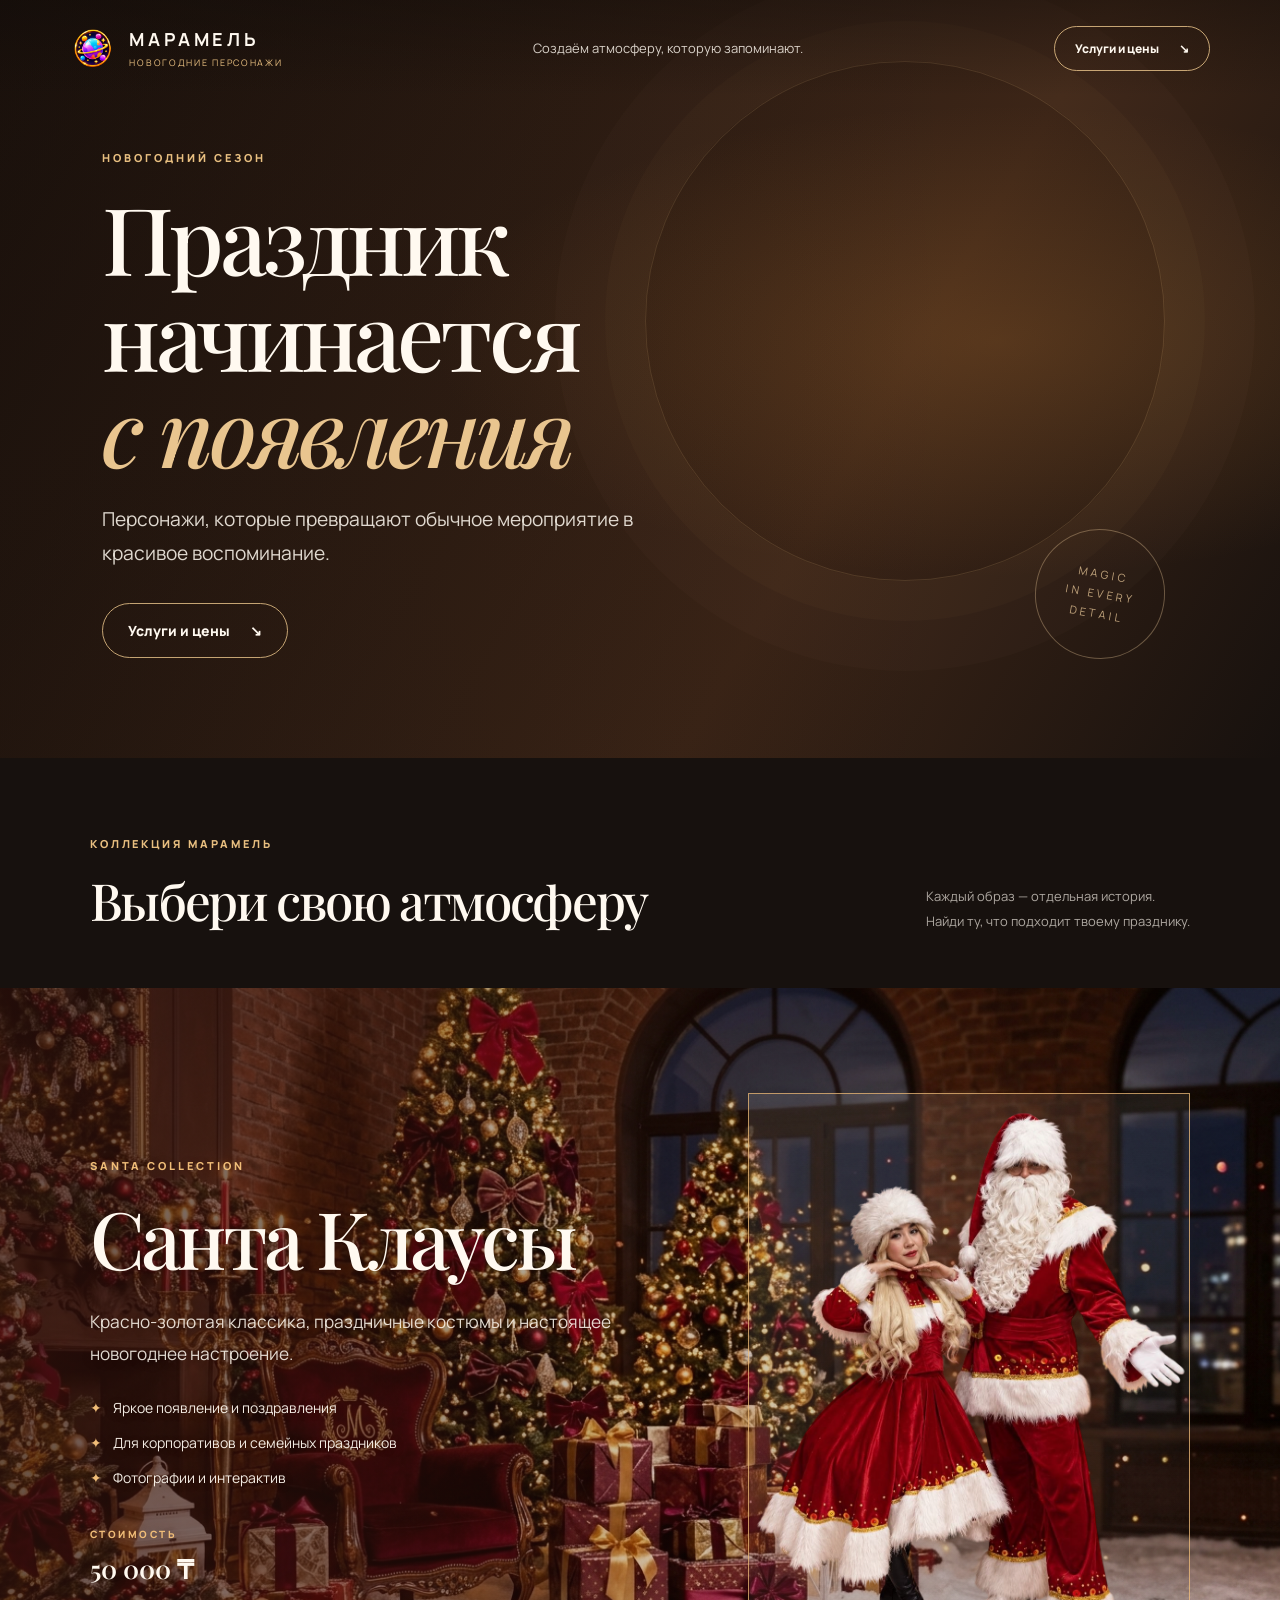
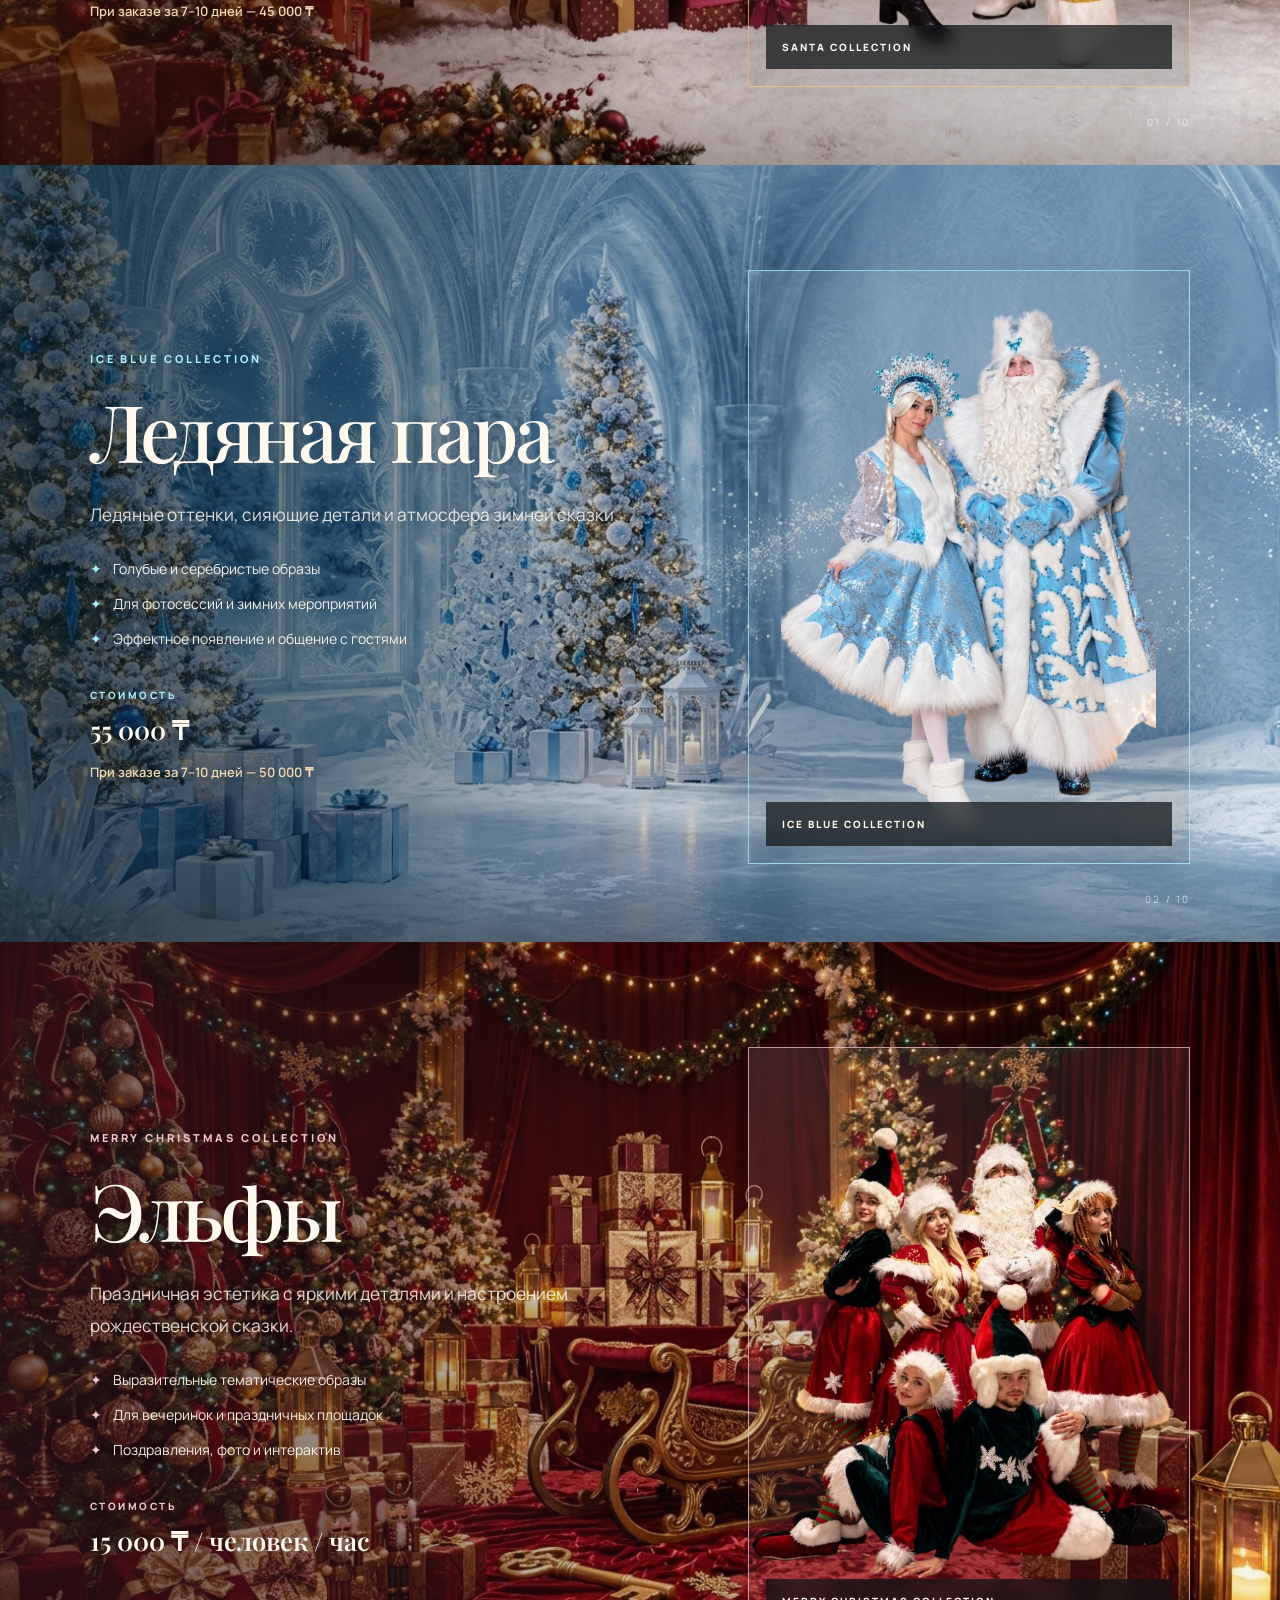
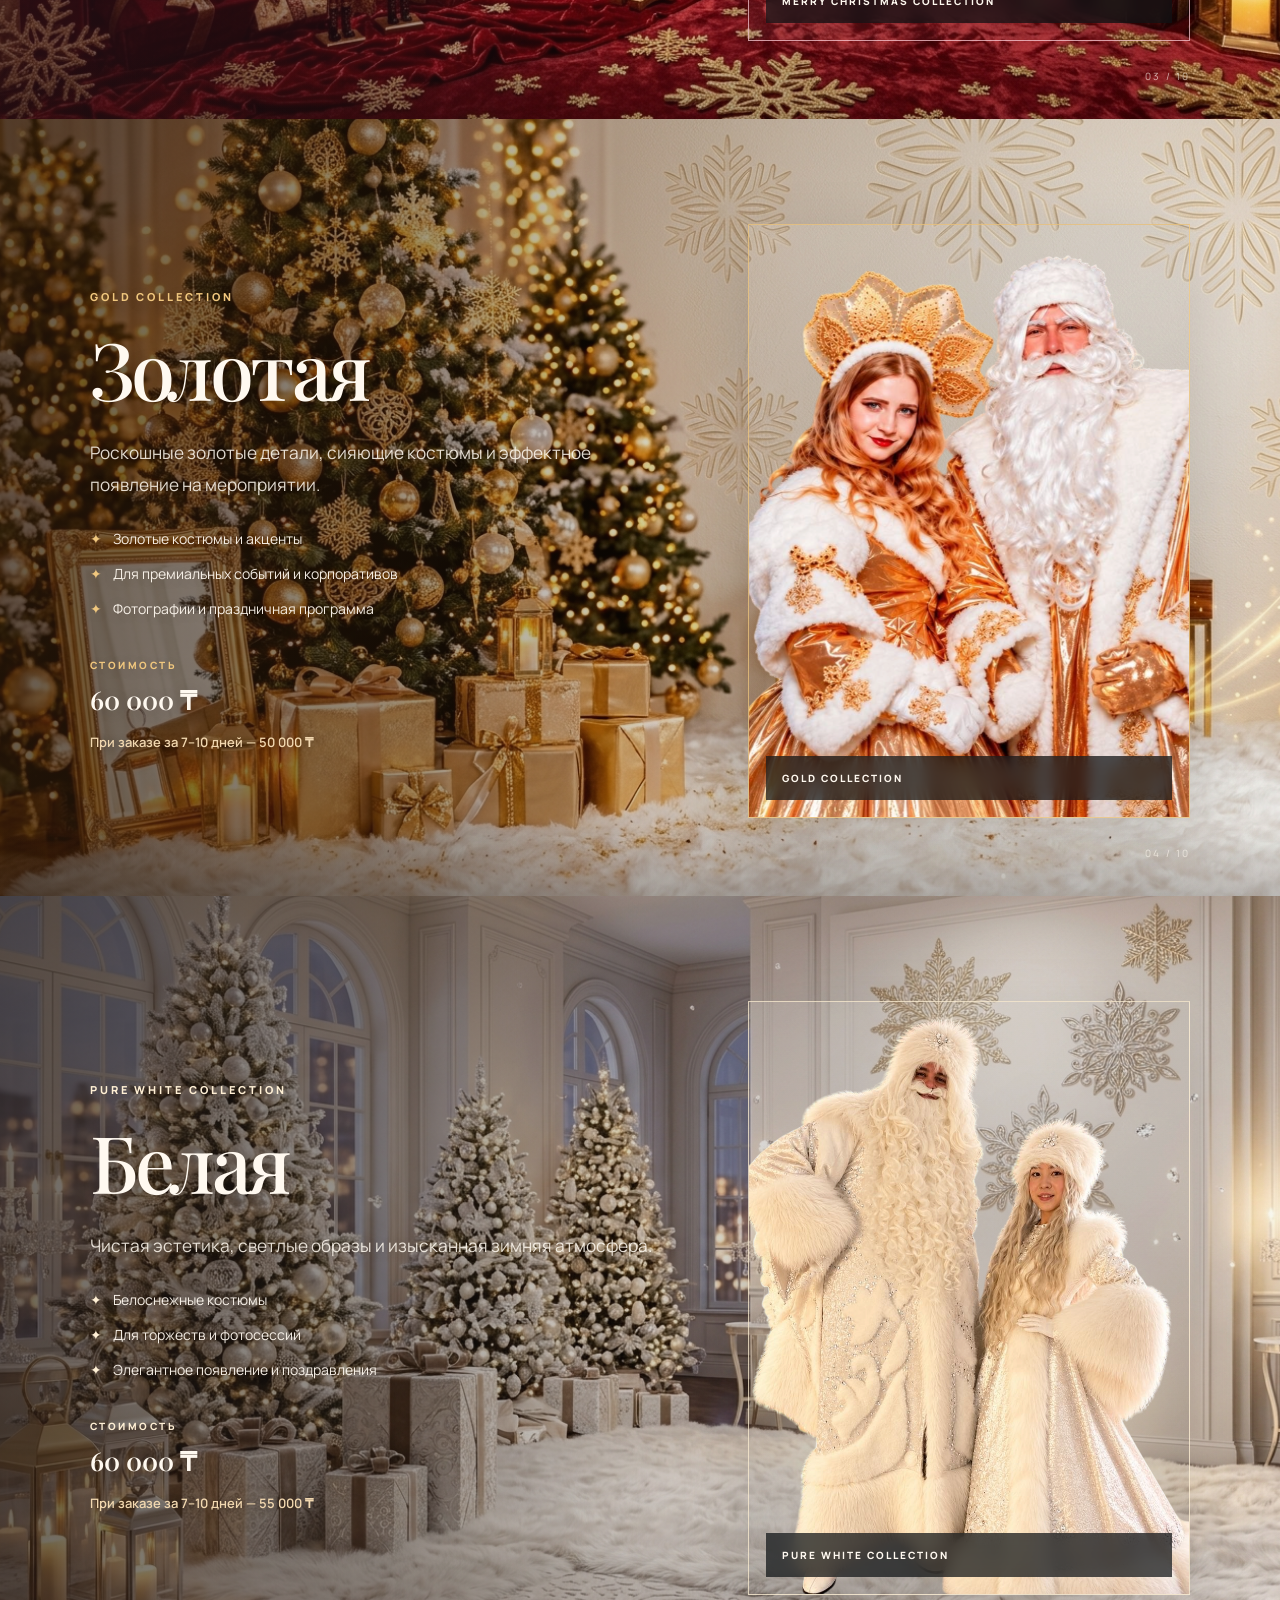
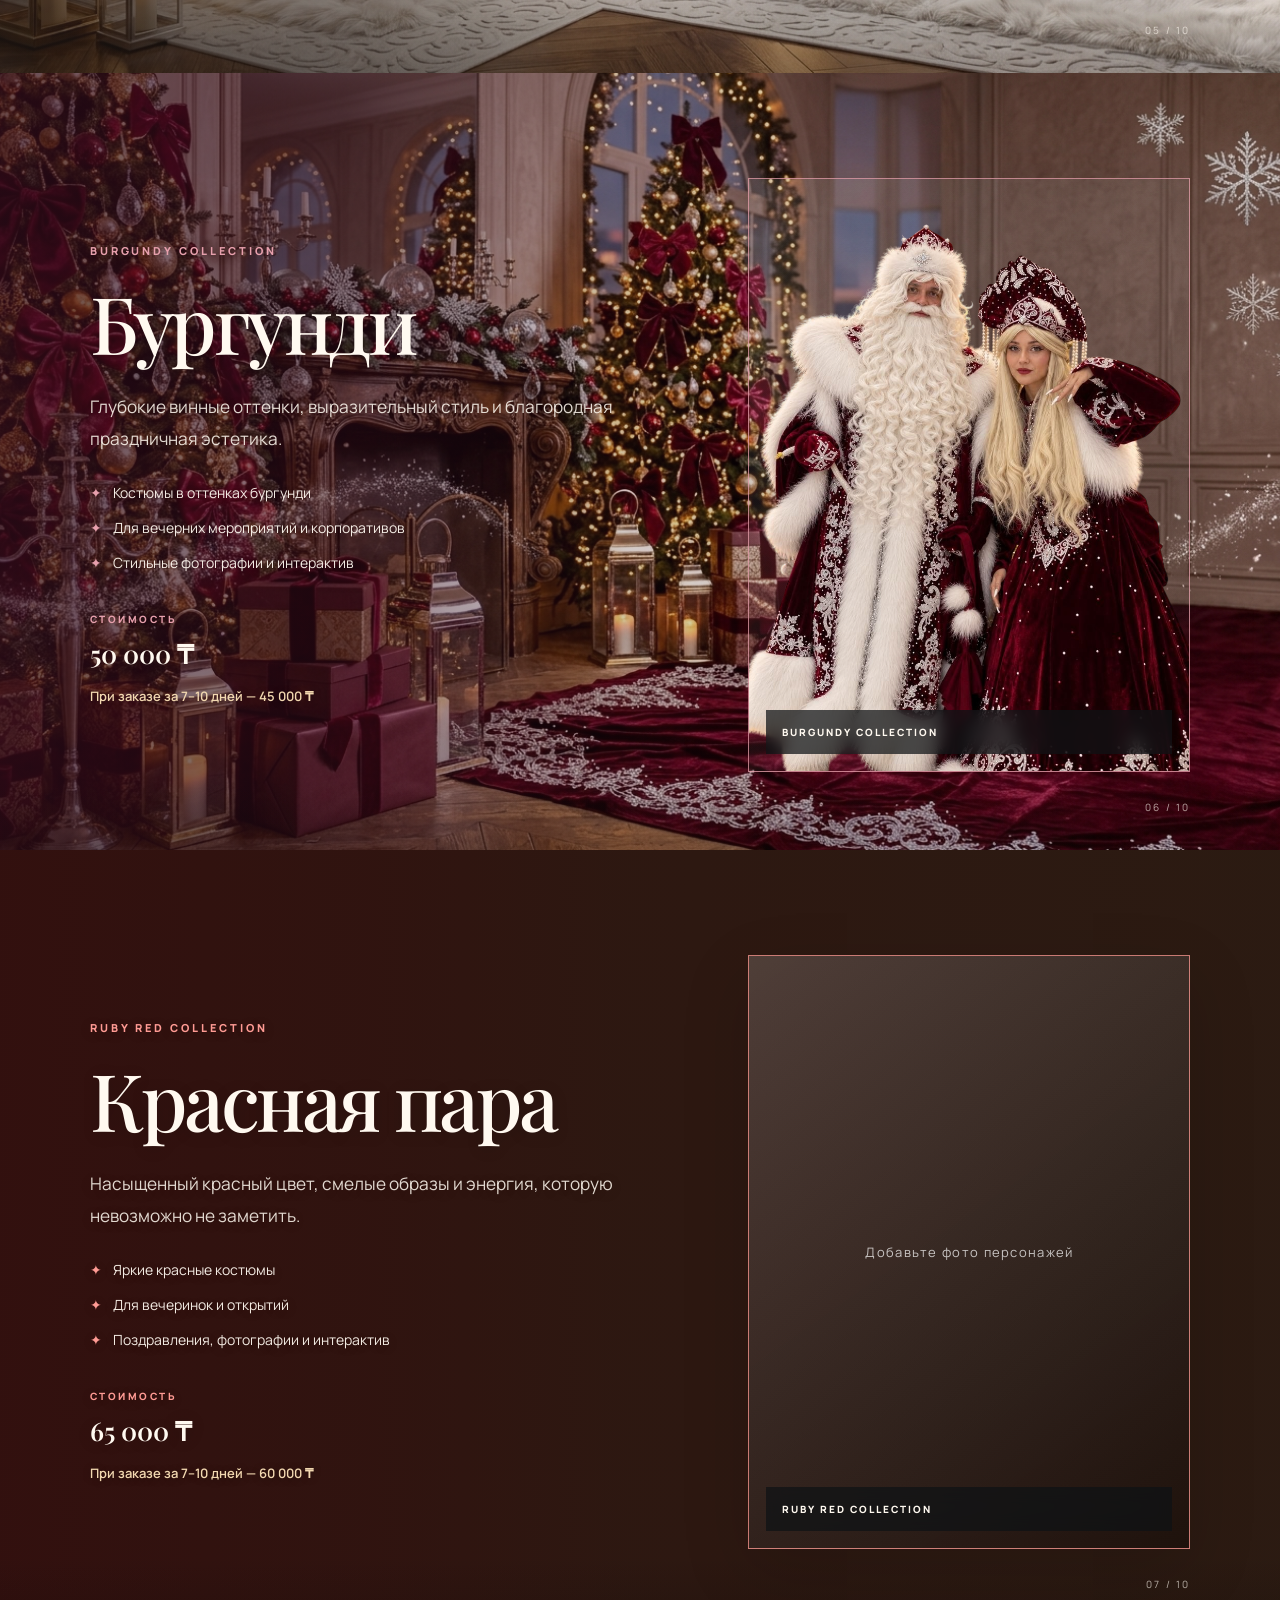
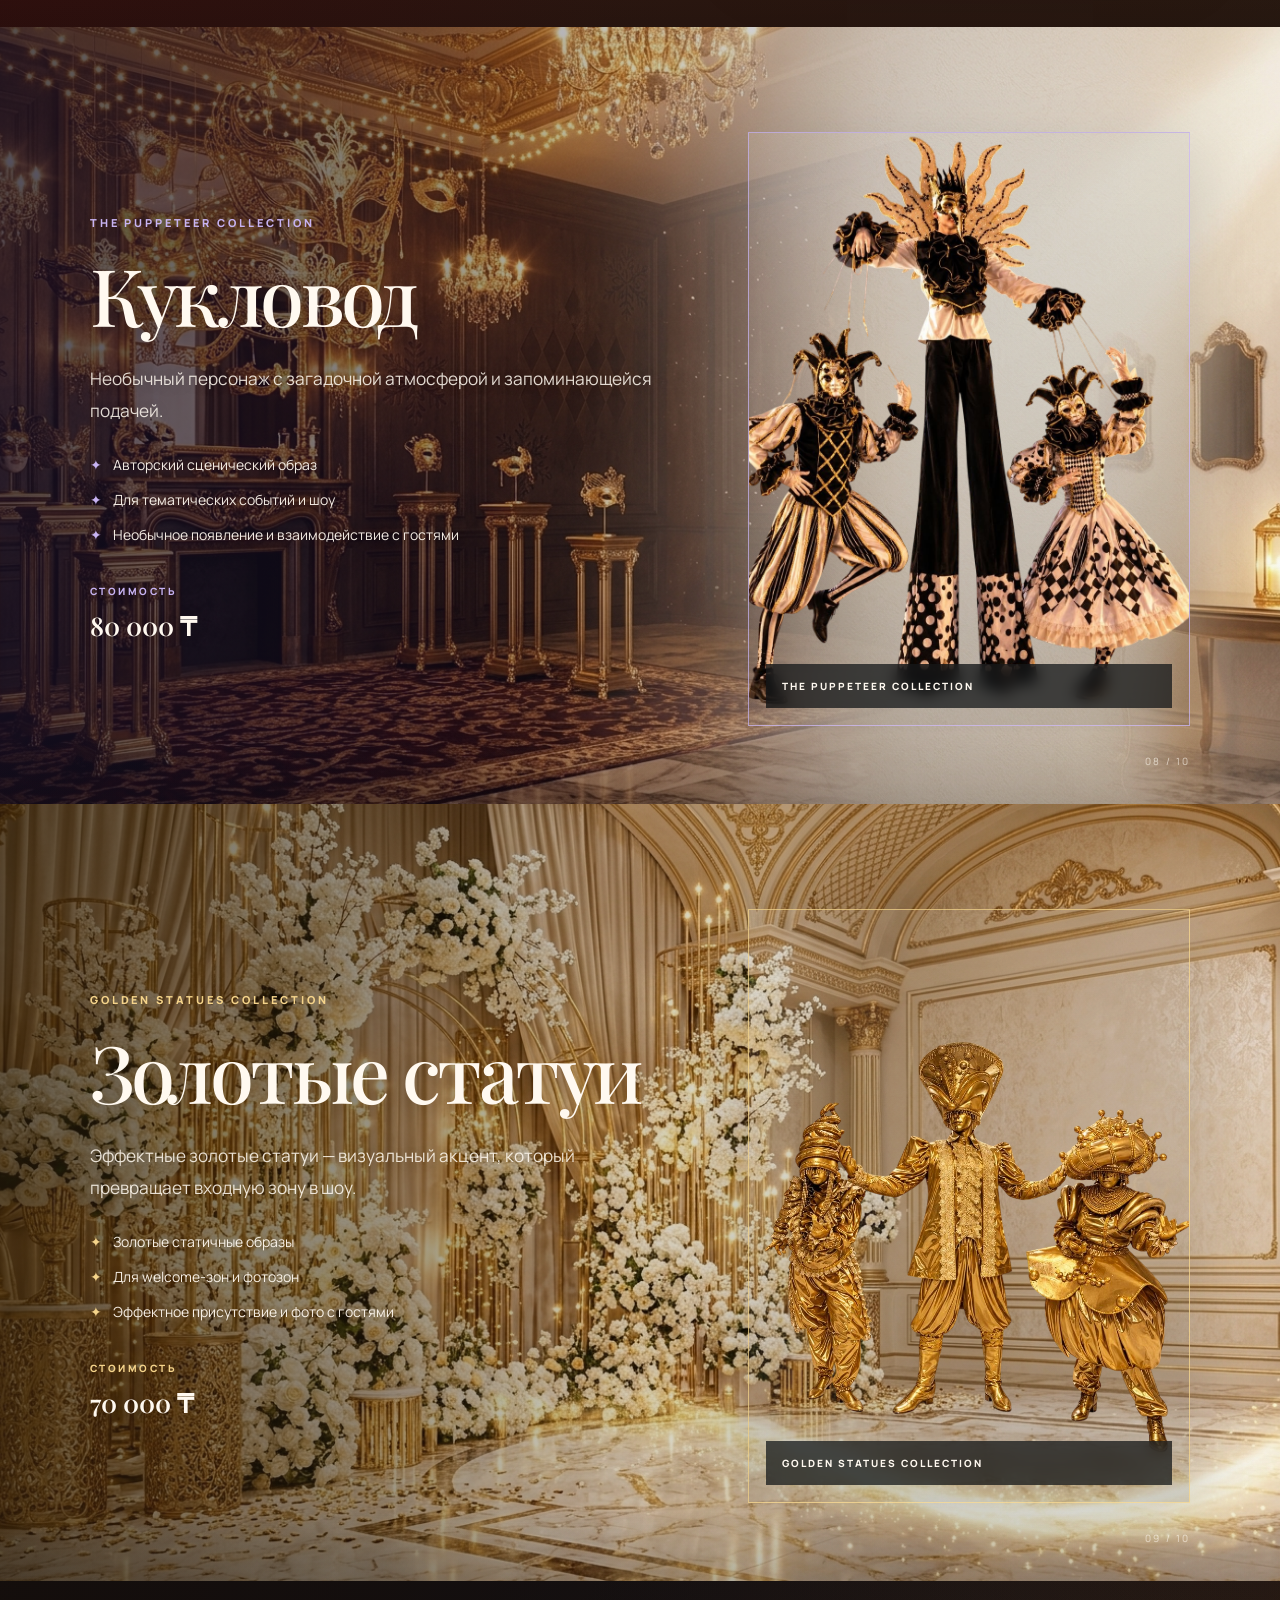
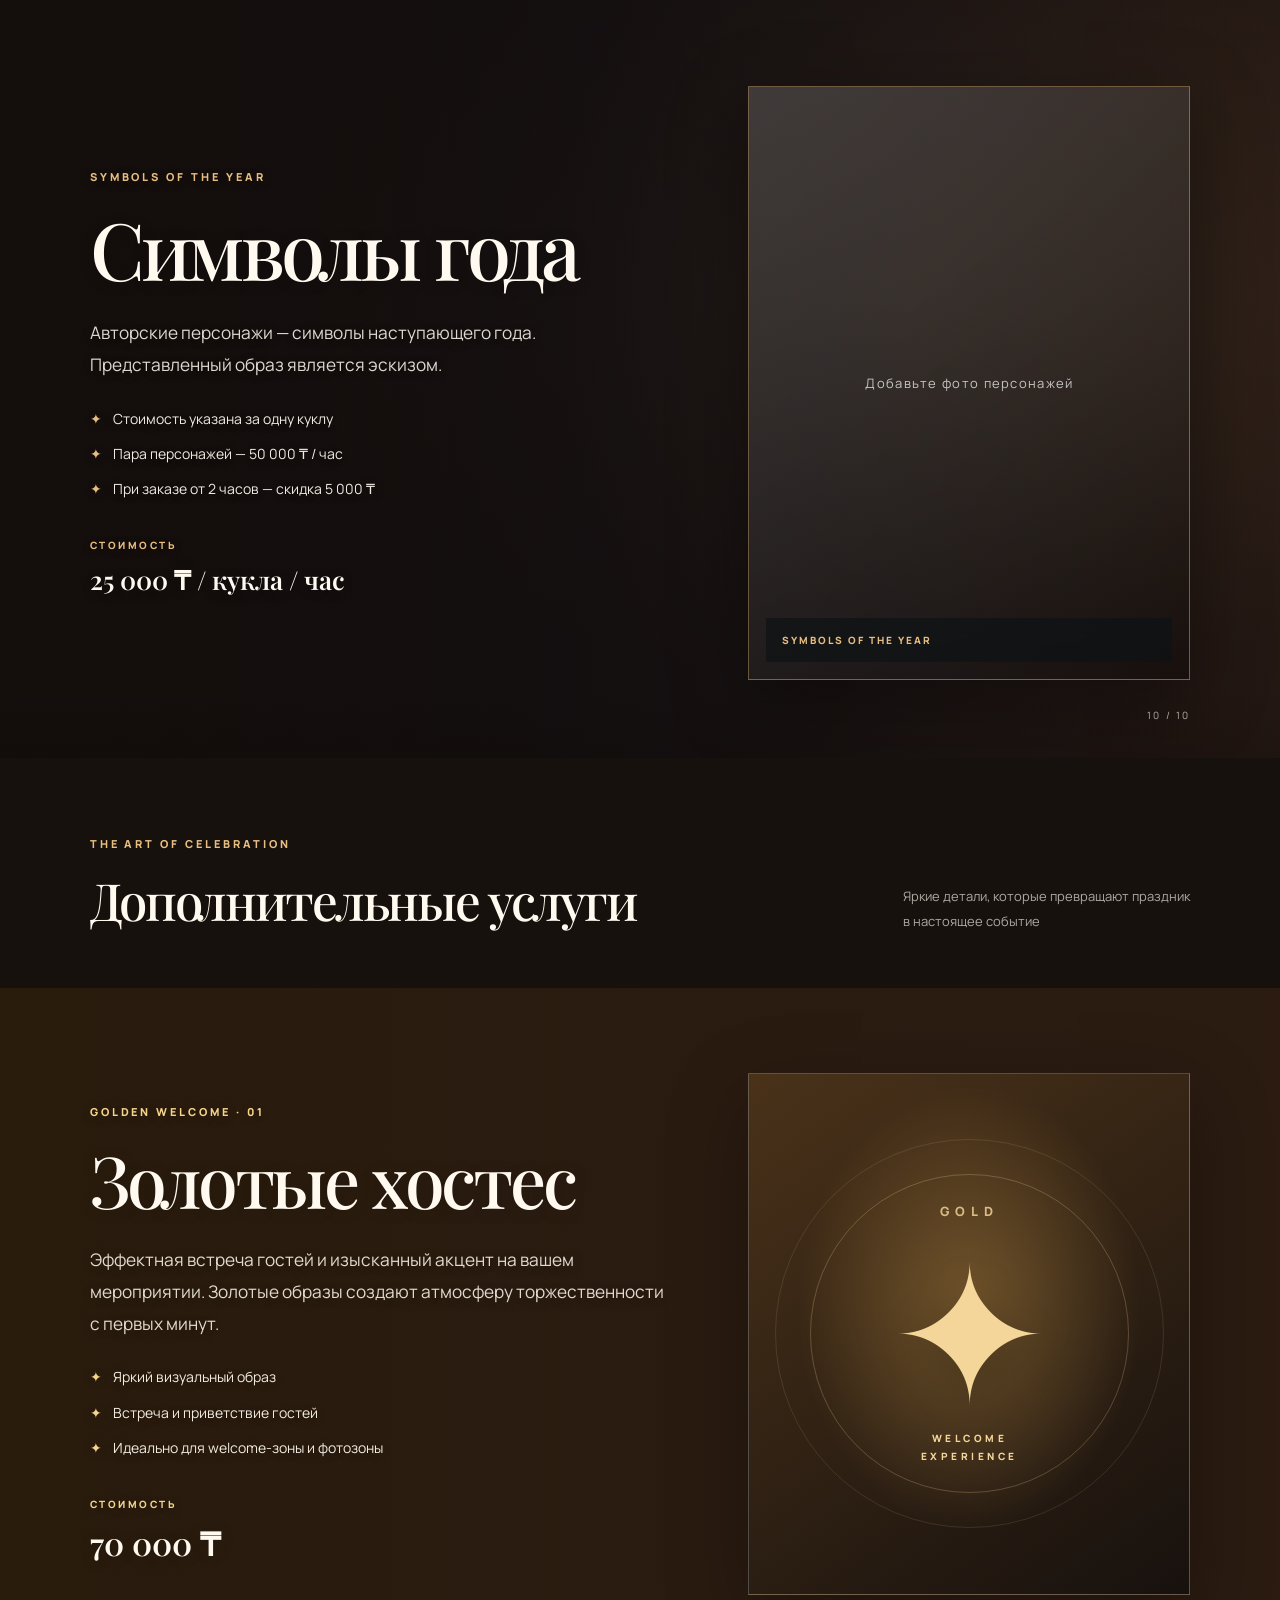
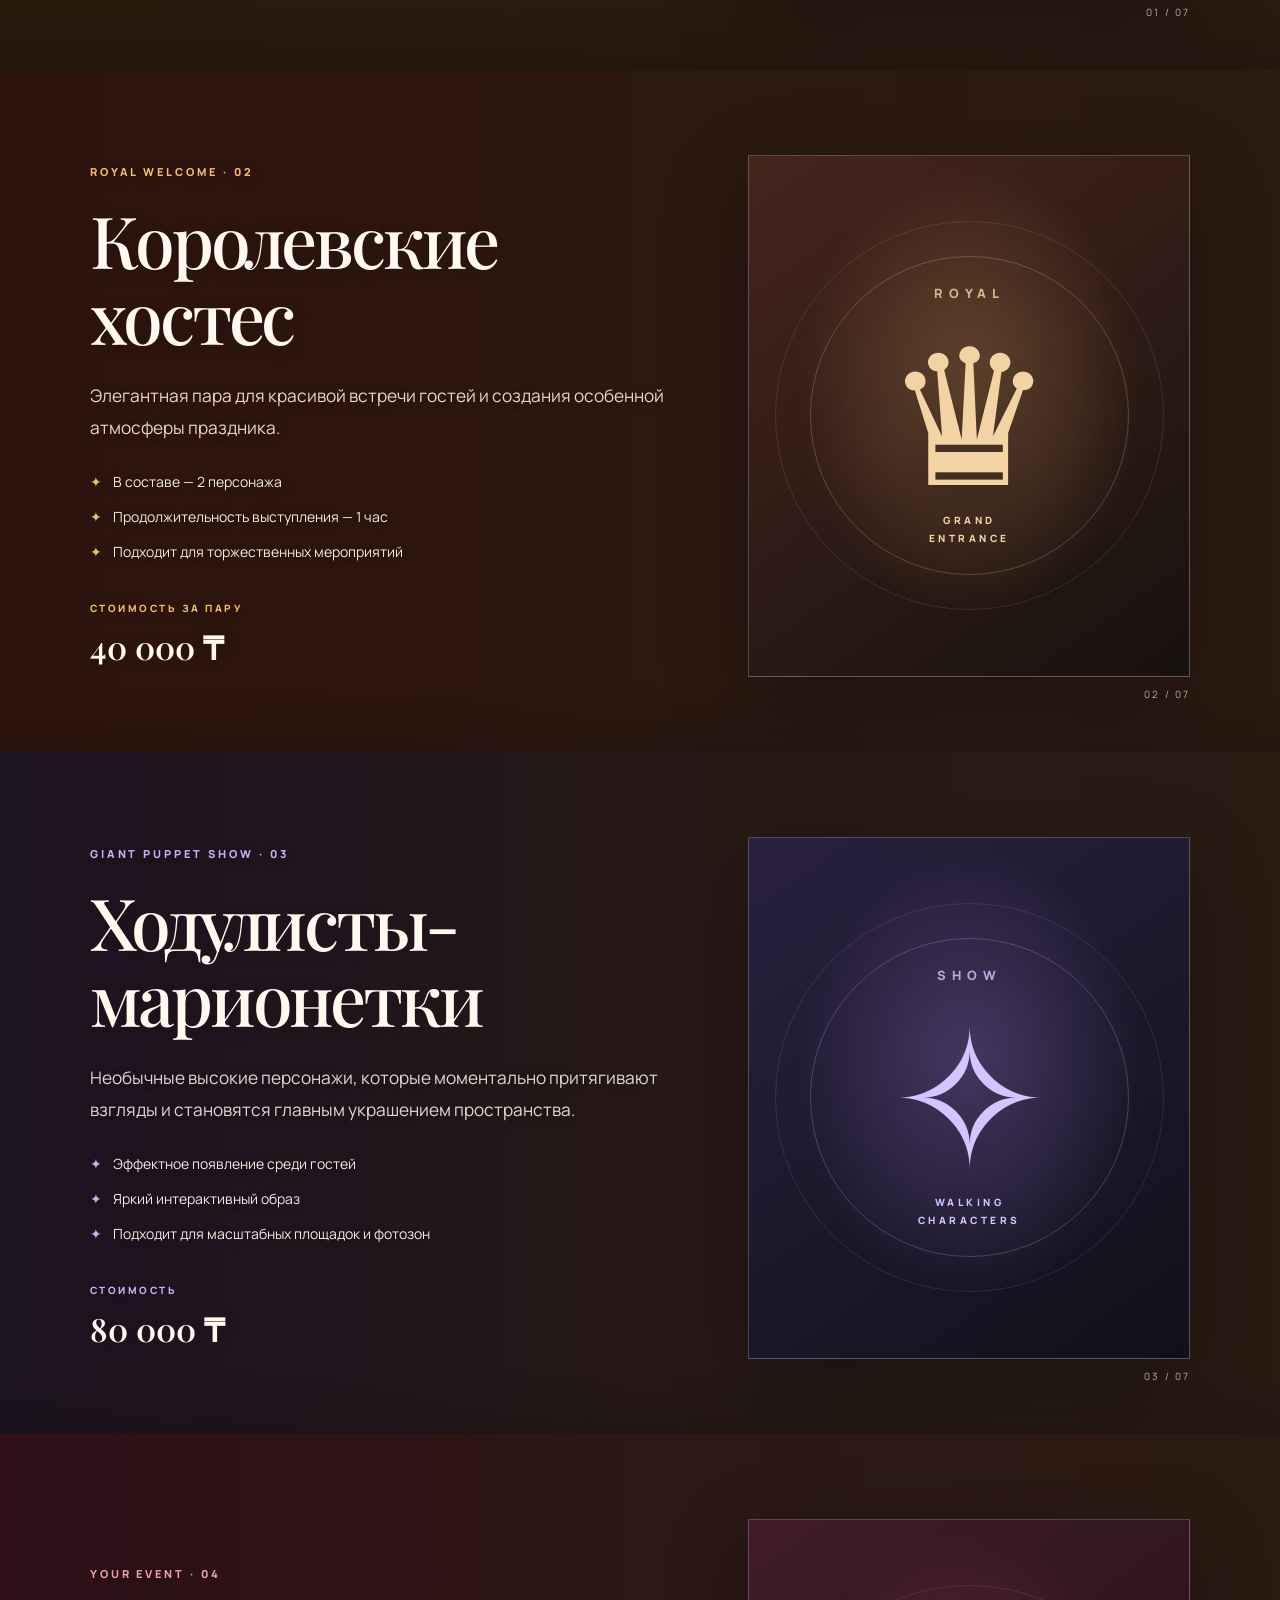
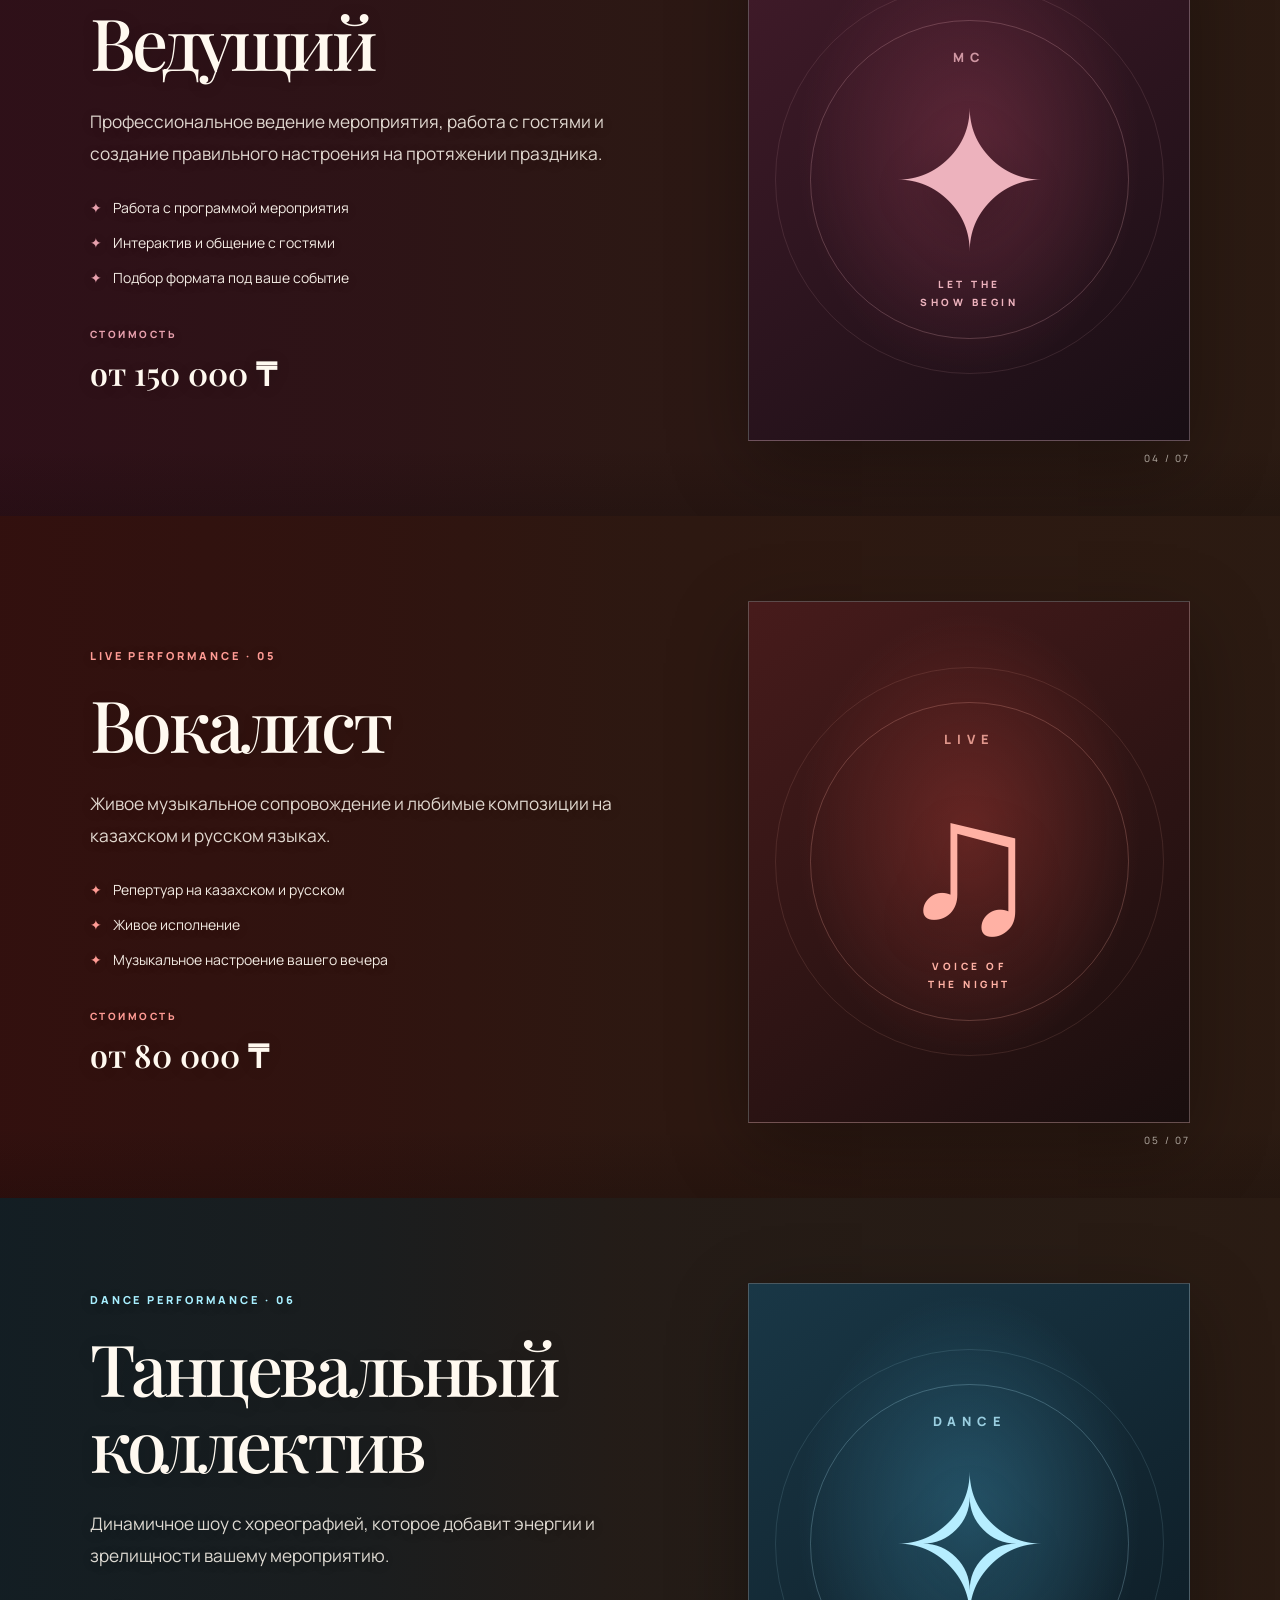
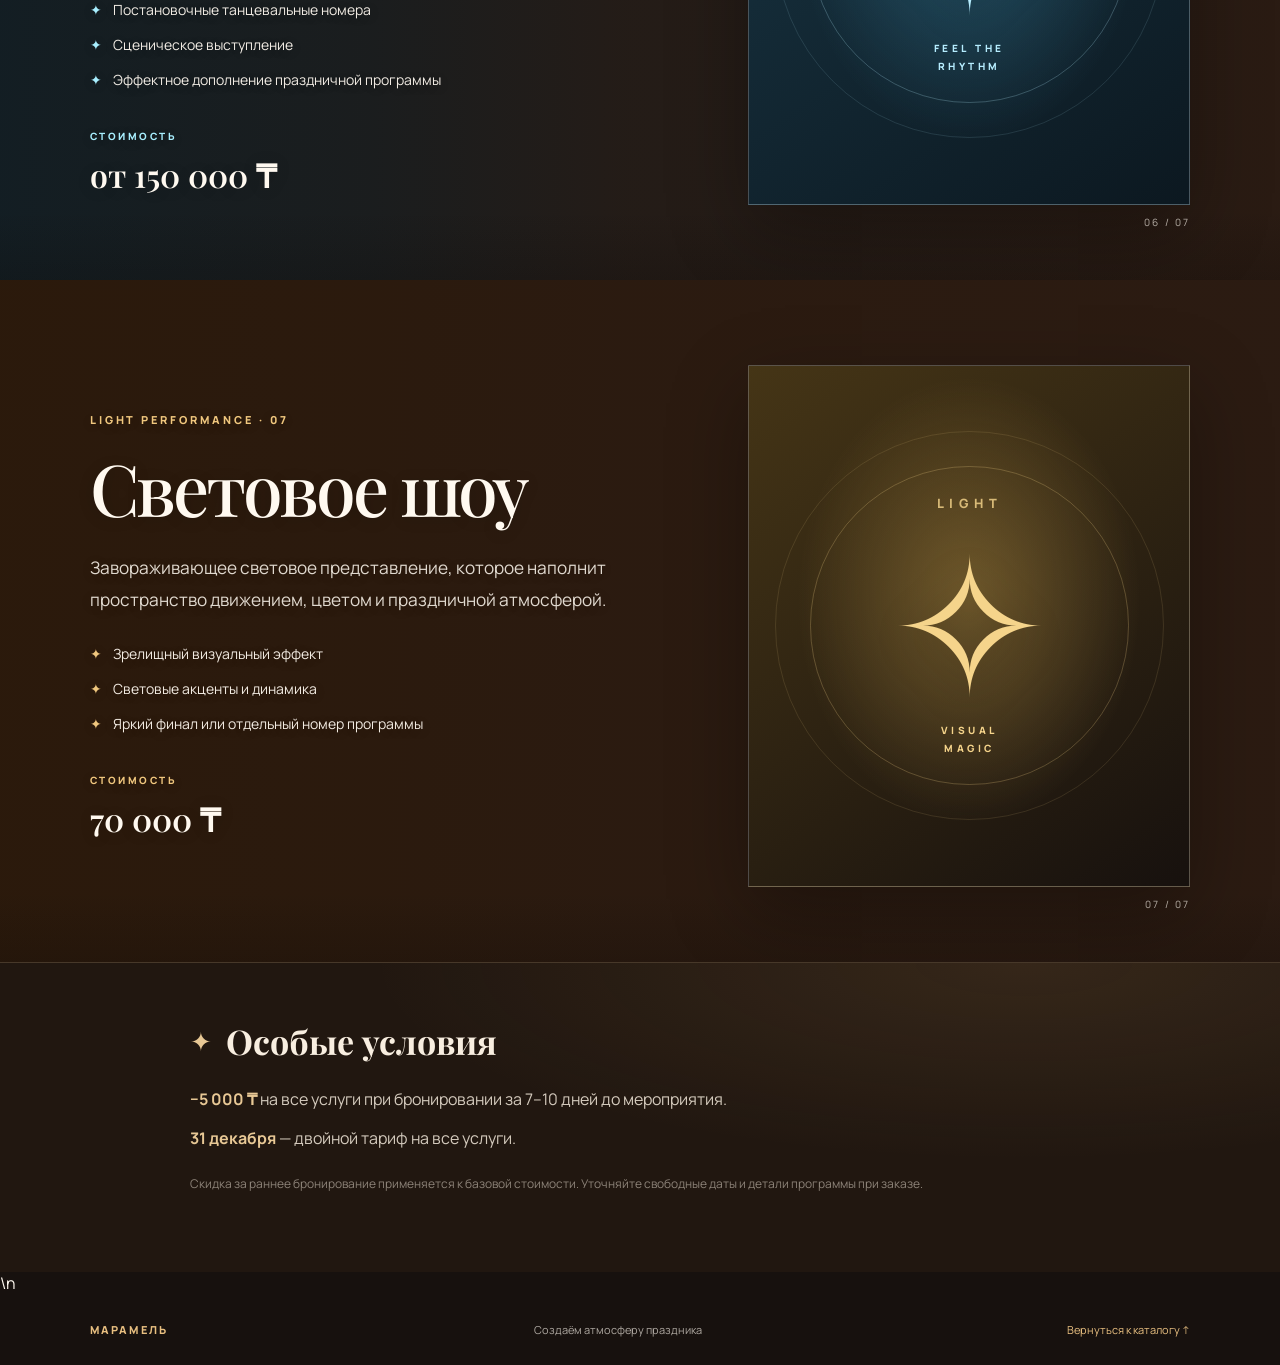
==== index.html @ 7031ec6c "Update index.html" ====
<!doctype html>
<html lang="ru">
<head>
  <meta charset="utf-8">
  <meta name="viewport" content="width=device-width, initial-scale=1">
  <meta name="theme-color" content="#17110e">
  <meta name="description" content="Каталог новогодних персонажей и праздничных образов Марамель.">
  <title>Марамель — каталог персонажей</title>
  <link rel="preconnect" href="https://fonts.googleapis.com">
  <link rel="preconnect" href="https://fonts.gstatic.com" crossorigin>
  <link href="https://fonts.googleapis.com/css2?family=Manrope:wght@400;500;600;700;800&family=Playfair+Display:wght@500;600;700&display=swap" rel="stylesheet">
  <link rel="stylesheet" href="style.css">
  <style>
/* =========================================================
   MARAMEL — responsive catalog styles
   Edit colors in each .theme-* class. All catalog blocks are
   authored individually in index.html (no JS-generated sections).
   ========================================================= */
:root{color-scheme:dark;--ink:#fff9f0;--muted:rgba(255,249,240,.86);--gold:#e8bf80;--page:#17110e;--serif:"Playfair Display",Georgia,serif;--sans:"Manrope",Arial,sans-serif}
*{box-sizing:border-box}html{scroll-behavior:smooth;scroll-padding-top:24px}body{margin:0;background:var(--page);color:var(--ink);font-family:var(--sans);-webkit-font-smoothing:antialiased}a{color:inherit;text-decoration:none}img{max-width:100%}
.site-header{position:absolute;z-index:20;inset:0 0 auto;min-height:96px;padding:22px 5.5%;display:flex;align-items:center;justify-content:space-between;gap:28px;background:linear-gradient(180deg,rgba(16,11,8,.42),transparent)}.brand{display:flex;align-items:center;gap:13px;flex-shrink:0}.brand img{width:46px;height:46px;object-fit:contain}.brand-copy{display:grid;gap:5px}.brand-copy strong{font-size:18px;letter-spacing:.2em}.brand-copy small{font-size:9px;letter-spacing:.19em;color:var(--gold)}.header-message{margin:0;color:rgba(255,249,240,.82);font-size:13px}.header-cta,.intro-button{display:inline-flex;align-items:center;justify-content:center;gap:20px;border:1px solid rgba(237,199,140,.8);border-radius:999px;padding:13px 20px;font-size:12px;font-weight:800;transition:background .2s,color .2s,transform .2s}.header-cta:hover,.intro-button:hover{background:var(--gold);color:#21150e;transform:translateY(-2px)}
.intro{position:relative;isolation:isolate;min-height:680px;display:flex;align-items:center;overflow:hidden;padding:150px 8% 100px;background:radial-gradient(ellipse at 78% 45%,rgba(196,125,52,.23),transparent 40%),linear-gradient(120deg,#1c120d,#3c2517 65%,#17110e)}.intro:after{content:"";position:absolute;z-index:-1;inset:0;background:linear-gradient(90deg,rgba(19,12,8,.3),transparent 75%)}.intro-glow{position:absolute;z-index:-1;width:520px;height:520px;right:9%;top:8%;border:1px solid rgba(232,191,128,.16);border-radius:50%;box-shadow:0 0 0 40px rgba(232,191,128,.025),0 0 0 90px rgba(232,191,128,.02)}.intro-content{max-width:800px}.eyebrow{margin:0 0 24px;color:var(--accent,var(--gold));font-size:11px;font-weight:800;letter-spacing:.27em}.intro h1,.section-copy h2,.catalog-heading h2{font-family:var(--serif);font-weight:500;letter-spacing:-.045em}.intro h1{font-size:clamp(54px,7.3vw,104px);line-height:1.03;margin:0 0 24px}.intro h1 em{font-weight:500;color:#e9c58f}.intro-description{max-width:590px;font-size:clamp(16px,1.5vw,21px);line-height:1.8;color:var(--muted);margin:0 0 32px}.intro-button{padding:17px 25px;font-size:14px}.intro-stamp{position:absolute;right:9%;bottom:13%;font-size:11px;line-height:1.8;letter-spacing:.28em;color:rgba(240,207,158,.75);text-align:center;border:1px solid rgba(240,207,158,.35);border-radius:50%;width:130px;height:130px;display:grid;place-content:center;transform:rotate(10deg)}
.catalog-heading{display:flex;align-items:end;justify-content:space-between;gap:30px;padding:78px 7% 54px;background:#17110e}.catalog-heading .eyebrow{margin-bottom:15px}.catalog-heading h2{font-size:clamp(36px,4vw,56px);margin:0}.catalog-heading>p{margin:0;color:rgba(255,249,240,.65);font-size:13px;line-height:1.9}
.catalog-section{--accent:#e8bf80;position:relative;isolation:isolate;min-height:760px;display:flex;align-items:center;overflow:hidden;padding:105px 7% 78px;background:#2b1b12;color:var(--ink)}.section-backdrop{position:absolute;z-index:-2;inset:0;background-size:cover;background-position:center;background-repeat:no-repeat;transform:scale(1.005)}/* Use a restrained left-side gradient instead of a black overlay across the whole image. */.catalog-section:before{content:"";position:absolute;z-index:-1;inset:0;pointer-events:none;background:linear-gradient(90deg,rgba(24,15,10,.76) 0%,rgba(24,15,10,.58) 29%,rgba(24,15,10,.28) 49%,rgba(24,15,10,.06) 76%,rgba(24,15,10,.02) 100%)}.catalog-section:after{content:"";position:absolute;z-index:-1;inset:auto 0 0;height:70px;background:linear-gradient(0deg,rgba(12,8,6,.2),transparent);pointer-events:none}.section-content{width:100%;max-width:1500px;margin:auto;display:grid;grid-template-columns:minmax(0,1.08fr) minmax(320px,.82fr);align-items:center;gap:clamp(35px,6vw,100px);position:relative}.section-copy{max-width:740px;text-shadow:0 2px 16px rgba(0,0,0,.16)}.section-copy .eyebrow{margin-bottom:22px}.section-copy h2{font-size:clamp(50px,6.2vw,88px);line-height:1.07;margin:0 0 26px}.description{max-width:650px;font-size:clamp(16px,1.35vw,20px);line-height:1.85;color:var(--muted);margin:0 0 26px}.features{list-style:none;display:grid;gap:12px;margin:0 0 38px;padding:0}.features li{font-size:clamp(14px,1.05vw,16px);line-height:1.65;color:rgba(255,249,240,.94)}.features li:before{content:"✦";color:var(--accent);margin-right:11px}.section-bottom{display:flex;align-items:center;gap:25px;flex-wrap:wrap}.price{display:grid;gap:10px}.price span{font-size:10px;font-weight:800;letter-spacing:.25em;color:var(--accent)}.price strong{font-family:var(--serif);font-size:clamp(23px,2vw,31px);font-weight:600}.details-link{display:inline-flex;align-items:center;justify-content:center;gap:22px;min-height:58px;padding:0 25px;border:1.5px solid var(--accent);border-radius:999px;background:rgba(20,14,10,.12);font-weight:800;white-space:nowrap;transition:background .2s,color .2s,transform .2s}.details-link:hover{background:var(--accent);color:#20150f;transform:translateY(-2px)}.details-link span{font-size:21px}
.character-card{position:relative;margin:0;min-height:520px;height:min(66vh,690px);overflow:hidden;border:1px solid color-mix(in srgb,var(--accent) 75%,transparent);background:linear-gradient(145deg,rgba(255,255,255,.1),rgba(0,0,0,.15));box-shadow:0 22px 65px rgba(0,0,0,.14)}.character-card img{display:block;width:100%;height:100%;min-height:520px;object-fit:cover;object-position:center}.character-card.image-missing:before{content:"Добавьте фото персонажей";position:absolute;inset:0;display:grid;place-items:center;padding:20px;text-align:center;color:rgba(255,255,255,.72);font-size:13px;letter-spacing:.1em;background:linear-gradient(135deg,rgba(255,255,255,.07),rgba(0,0,0,.18))}.card-label{position:absolute;left:17px;right:17px;bottom:17px;padding:15px 16px;background:rgba(14,18,22,.72);backdrop-filter:blur(8px);font-size:10px;letter-spacing:.2em;font-weight:800}.section-number{position:absolute;right:0;bottom:-42px;color:rgba(255,249,240,.68);font-size:10px;letter-spacing:.22em}
/* Color tokens are intentionally separate so each collection is easy to customize. */.theme-santa{--accent:#f0bd78}.theme-ice{--accent:#a8efff}.theme-mary{--accent:#f5c5ce}.theme-gold{--accent:#f0c77e}.theme-white{--accent:#fff0d5}.theme-burgundy{--accent:#e7a0ad}.theme-red{--accent:#ff9b94}.theme-puppeteer{--accent:#c7b3f2}.theme-statues{--accent:#f5d48b}
.theme-santa:before{background:linear-gradient(90deg,rgba(47,17,12,.73),rgba(47,17,12,.53) 29%,rgba(47,17,12,.24) 49%,rgba(47,17,12,.04) 100%)}.theme-ice:before{background:linear-gradient(90deg,rgba(10,31,42,.72),rgba(10,31,42,.5) 29%,rgba(10,31,42,.22) 49%,rgba(10,31,42,.03) 100%)}.theme-mary:before{background:linear-gradient(90deg,rgba(48,18,25,.7),rgba(48,18,25,.48) 29%,rgba(48,18,25,.2) 49%,rgba(48,18,25,.03) 100%)}.theme-gold:before{background:linear-gradient(90deg,rgba(43,25,9,.72),rgba(43,25,9,.5) 29%,rgba(43,25,9,.22) 49%,rgba(43,25,9,.03) 100%)}.theme-white:before{background:linear-gradient(90deg,rgba(37,29,24,.67),rgba(37,29,24,.47) 29%,rgba(37,29,24,.2) 49%,rgba(37,29,24,.03) 100%)}.theme-burgundy:before{background:linear-gradient(90deg,rgba(48,12,27,.73),rgba(48,12,27,.5) 29%,rgba(48,12,27,.22) 49%,rgba(48,12,27,.03) 100%)}.theme-red:before{background:linear-gradient(90deg,rgba(53,12,13,.72),rgba(53,12,13,.5) 29%,rgba(53,12,13,.22) 49%,rgba(53,12,13,.03) 100%)}.theme-puppeteer:before{background:linear-gradient(90deg,rgba(24,17,38,.74),rgba(24,17,38,.52) 29%,rgba(24,17,38,.24) 49%,rgba(24,17,38,.03) 100%)}.theme-statues:before{background:linear-gradient(90deg,rgba(39,28,10,.7),rgba(39,28,10,.48) 29%,rgba(39,28,10,.2) 49%,rgba(39,28,10,.03) 100%)}
.site-footer{display:flex;align-items:center;justify-content:space-between;gap:20px;padding:28px 7%;background:#17110e;color:rgba(255,249,240,.65);font-size:11px}.footer-brand{font-weight:800;letter-spacing:.2em;color:var(--gold)}.site-footer>a:last-child{color:var(--gold)}
@media(max-width:1000px){.header-message{display:none}.catalog-section{min-height:690px;padding-left:5%;padding-right:5%}.section-content{grid-template-columns:minmax(0,1fr) minmax(270px,.8fr);gap:30px}.character-card,.character-card img{min-height:440px}.character-card{height:56vh}.section-copy h2{font-size:clamp(44px,6vw,68px)}.section-bottom{gap:16px}.details-link{padding:0 19px}}
@media(max-width:700px){.site-header{min-height:76px;padding:14px 5%;gap:10px}.brand img{width:35px;height:35px}.brand-copy strong{font-size:14px}.brand-copy small{font-size:7px;letter-spacing:.12em}.header-cta{font-size:10px;padding:10px 12px;gap:8px}.intro{min-height:650px;padding:130px 7% 90px}.intro h1{font-size:clamp(47px,11.5vw,70px)}.intro-stamp{width:88px;height:88px;right:7%;bottom:7%;font-size:8px}.catalog-heading{align-items:flex-start;flex-direction:column;padding:52px 7% 38px;gap:16px}.catalog-heading h2{font-size:39px}.catalog-section{min-height:auto;padding:105px 6% 48px}.section-content{grid-template-columns:1fr;gap:28px}.section-copy{order:1}.character-card{order:2;height:auto;min-height:0;aspect-ratio:4/5}.character-card img{height:100%;min-height:0;aspect-ratio:4/5}.section-copy h2{font-size:clamp(44px,11vw,66px);margin-bottom:20px}.section-copy .eyebrow{font-size:10px;margin-bottom:17px}.description{font-size:15px;line-height:1.8}.features{gap:10px;margin-bottom:28px}.features li{font-size:13px}.section-bottom{align-items:flex-start;flex-direction:column}.details-link{min-height:52px}.section-number{position:static;grid-row:3;text-align:right}.catalog-section:before,.theme-santa:before,.theme-ice:before,.theme-mary:before,.theme-gold:before,.theme-white:before,.theme-burgundy:before,.theme-red:before,.theme-puppeteer:before,.theme-statues:before{background:linear-gradient(180deg,rgba(22,15,12,.76) 0%,rgba(22,15,12,.55) 43%,rgba(22,15,12,.22) 100%)}.site-footer{align-items:flex-start;flex-direction:column;padding:25px 6%}}
@media(max-width:380px){.header-cta{max-width:120px;text-align:center}.brand-copy small{max-width:145px}.intro h1{font-size:43px}.section-copy h2{font-size:42px}.price strong{font-size:24px}}

/* ===== ДОБАВЛЕНО: ОФОРМЛЕНИЕ БЛОКА КОЗЛОВ ===== */
/* ===== 10. КОЗЛЫ — СИМВОЛЫ ГОДА ===== */
.theme-goats {
  --section-accent: #e8bd80;
  --section-text: #fff4e4;
}
.theme-goats .section-backdrop {
  background-position: center;
  background-size: cover;
}
.theme-goats .section-backdrop::after {
  content: "";
  position: absolute;
  inset: 0;
  background:
    linear-gradient(90deg, rgba(5, 9, 18, .94) 0%, rgba(5, 9, 18, .68) 45%, rgba(5, 9, 18, .18) 100%),
    radial-gradient(ellipse at 70% 40%, rgba(232, 189, 128, .12), transparent 60%);
  pointer-events: none;
}
.theme-goats .eyebrow,
.theme-goats .card-label,
.theme-goats .price span {
  color: #e8bd80;
}
.theme-goats .details-link {
  border-color: #e8bd80;
}
.theme-goats .details-link:hover {
  background: #e8bd80;
  color: #17110e;
}
.theme-goats .character-card {
  border-color: rgba(232, 189, 128, .4);
  box-shadow: 0 20px 70px rgba(0, 0, 0, .35);
}

/* Pricing and additional services */
.price-note{display:block;margin-top:7px;color:#f2d8b0;font-size:13px;line-height:1.5;font-weight:600;text-shadow:0 1px 8px rgba(0,0,0,.3)}
.extra-services{padding:100px 7%;background:radial-gradient(ellipse at 15% 0%,rgba(190,145,88,.16),transparent 42%),#17110e;color:#f8eee0}
.extra-heading{max-width:760px;margin:0 auto 48px;text-align:center}
.extra-heading h2{font-family:var(--serif);font-size:clamp(38px,5vw,64px);margin:10px 0 15px}
.extra-heading>p:last-child{color:rgba(248,238,224,.72);line-height:1.8}
.service-grid{max-width:1320px;margin:auto;display:grid;grid-template-columns:repeat(3,minmax(0,1fr));gap:18px}
.service-card{position:relative;min-height:190px;padding:28px;border:1px solid rgba(226,190,139,.28);border-radius:18px;background:linear-gradient(145deg,rgba(255,255,255,.075),rgba(255,255,255,.018));box-shadow:0 15px 45px rgba(0,0,0,.13)}
.service-kicker{font-size:10px;letter-spacing:.22em;color:#d9b783;font-weight:800}
.service-card h3{font-family:var(--serif);font-size:25px;line-height:1.2;margin:20px 0 12px}
.service-card strong{font-size:23px;color:#e8c895}
.service-card p{margin:8px 0 0;color:rgba(248,238,224,.68);font-size:13px}
.booking-notes{padding:55px 7% 65px;background:#211710;color:#f8eee0;border-top:1px solid rgba(226,190,139,.2)}
.booking-notes>div{display:flex;align-items:center;gap:14px;max-width:900px;margin:0 auto 22px}
.booking-notes h2{font-family:var(--serif);font-size:34px;margin:0}
.note-icon{color:#e8c895;font-size:26px}
.booking-notes>p{max-width:900px;margin:12px auto;color:rgba(248,238,224,.83);line-height:1.7}
.booking-notes>p strong{color:#e8c895}
.booking-notes .fine-print{font-size:12px;color:rgba(248,238,224,.5);margin-top:22px}
@media(max-width:900px){.service-grid{grid-template-columns:repeat(2,minmax(0,1fr))}}
@media(max-width:600px){.extra-services{padding:70px 6%}.service-grid{grid-template-columns:1fr;gap:12px}.service-card{min-height:150px;padding:23px}.booking-notes{padding:42px 6%}.booking-notes h2{font-size:29px}}


/* Premium full-width service sections — match the character-pair catalog */
.extra-service{min-height:650px;padding-top:85px;padding-bottom:75px}
.extra-service .section-content{grid-template-columns:minmax(0,1.08fr) minmax(300px,.82fr)}
.extra-service .section-copy h2{font-size:clamp(46px,5.6vw,78px)}
.extra-service .price strong{font-size:clamp(28px,2.5vw,38px)}
.extra-service .section-number{bottom:-24px}
.service-art{position:relative;min-height:470px;height:min(58vh,590px);display:flex;flex-direction:column;align-items:center;justify-content:center;overflow:hidden;border:1px solid rgba(255,255,255,.24);box-shadow:0 25px 75px rgba(0,0,0,.3);background:radial-gradient(circle at 50% 42%,rgba(255,255,255,.2),transparent 42%),linear-gradient(145deg,rgba(255,255,255,.11),rgba(0,0,0,.3));text-align:center}
.service-art:before,.service-art:after{content:"";position:absolute;border:1px solid currentColor;border-radius:50%;width:72%;aspect-ratio:1;opacity:.24}
.service-art:after{width:88%;opacity:.12}
.service-art span{font-size:clamp(11px,1vw,14px);font-weight:800;letter-spacing:.45em;opacity:.82}
.service-art b{font-family:var(--serif);font-size:clamp(110px,15vw,190px);font-weight:400;line-height:1.1;text-shadow:0 12px 45px rgba(0,0,0,.25)}
.service-art small{font-size:10px;line-height:1.8;letter-spacing:.35em;font-weight:800}
.art-gold{color:#f5d69a;background:radial-gradient(ellipse at 50% 45%,rgba(219,167,82,.38),transparent 55%),linear-gradient(145deg,#4a3219,#17110e)}
.art-royal{color:#f3d3a3;background:radial-gradient(ellipse at 50% 45%,rgba(196,147,94,.36),transparent 55%),linear-gradient(145deg,#46251d,#17110e)}
.art-puppet{color:#d5c5ff;background:radial-gradient(ellipse at 50% 45%,rgba(137,111,193,.38),transparent 55%),linear-gradient(145deg,#29213e,#11101a)}
.art-host{color:#edb2bd;background:radial-gradient(ellipse at 50% 45%,rgba(165,67,93,.4),transparent 55%),linear-gradient(145deg,#421b2a,#180e14)}
.art-vocal{color:#ffb1a4;background:radial-gradient(ellipse at 50% 45%,rgba(186,65,59,.4),transparent 55%),linear-gradient(145deg,#471b1b,#190e0e)}
.art-dance{color:#b6edff;background:radial-gradient(ellipse at 50% 45%,rgba(65,150,185,.4),transparent 55%),linear-gradient(145deg,#193746,#0c1820)}
.art-light{color:#f5d48b;background:radial-gradient(ellipse at 50% 45%,rgba(211,170,82,.4),transparent 55%),linear-gradient(145deg,#453516,#17110e)}
.booking-notes{background:radial-gradient(ellipse at 80% 0%,rgba(190,145,88,.13),transparent 45%),#211710}
@media(max-width:700px){.extra-service{min-height:0;padding-top:85px;padding-bottom:48px}.extra-service .section-content{grid-template-columns:1fr}.extra-service .section-copy{order:1}.extra-service .service-art{order:2;min-height:310px;height:360px}.extra-service .section-number{order:3;grid-row:auto}.extra-service .section-copy h2{font-size:clamp(42px,10vw,62px)}}

  </style>
<style>[hidden]{display:none!important}</style>
</head>
<body>
  <header class="site-header" id="top">
    <a class="brand" href="#top" aria-label="Марамель — главная">
      <img src="images/logo.png" alt="Логотип Марамель" onerror="this.hidden=true">
      <span class="brand-copy"><strong>МАРАМЕЛЬ</strong><small>НОВОГОДНИЕ ПЕРСОНАЖИ</small></span>
    </a>
    <p class="header-message">Создаём атмосферу, которую запоминают.</p>
    <a class="header-cta" href="#services">Услуги и цены <span aria-hidden="true">↘</span></a>
  </header>

  <main>
    <section class="intro" aria-labelledby="intro-title">
      <div class="intro-glow" aria-hidden="true"></div>
      <div class="intro-content">
        <p class="eyebrow">НОВОГОДНИЙ СЕЗОН</p>
        <h1 id="intro-title">Праздник начинается<br><em>с появления</em></h1>
        <p class="intro-description">Персонажи, которые превращают обычное мероприятие в красивое воспоминание.</p>
        <a class="intro-button" href="#services">Услуги и цены <span aria-hidden="true">↘</span></a>
      </div>
      <span class="intro-stamp" aria-hidden="true">MAGIC<br>IN EVERY<br>DETAIL</span>
    </section>

    <section class="catalog-heading" id="catalog">
      <div><p class="eyebrow">КОЛЛЕКЦИЯ МАРАМЕЛЬ</p><h2>Выбери свою атмосферу</h2></div>
      <p>Каждый образ — отдельная история.<br>Найди ту, что подходит твоему празднику.</p>
    </section>

    <!-- ==================== 01. САНТА КЛАУСЫ ====================
         Фон: images/santa-background.jpg | Фото персонажей: images/santa-pair.jpg
         Управление публикацией: data-visible="true" — показывать, data-visible="false" — скрыть.
         Для добавления — скопируйте section и поменяйте id, класс, тексты и пути к изображениям.
    -->
    <section class="catalog-section theme-santa" id="santa" data-visible="true">
      <div class="section-backdrop" style="background-image: url('images/santa-background.jpg')" aria-hidden="true"></div>
      <div class="section-content">
        <div class="section-copy">
          <p class="eyebrow">SANTA COLLECTION</p>
          <h2>Санта Клаусы</h2>
          <p class="description">Красно-золотая классика, праздничные костюмы и настоящее новогоднее настроение.</p>
          <ul class="features">
            <li>Яркое появление и поздравления</li><li>Для корпоративов и семейных праздников</li><li>Фотографии и интерактив</li>
          </ul>
          <div class="section-bottom">
            <div class="price"><span>СТОИМОСТЬ</span><strong>50 000 ₸</strong><small class="price-note">При заказе за 7–10 дней — 45 000 ₸</small></div>
          </div>
        </div>
        <figure class="character-card">
          <img src="images/santa-pair.png" alt="Образ: Санта Клаусы" loading="lazy" onerror="this.hidden=true; this.parentElement.classList.add('image-missing')">
          <figcaption class="card-label">SANTA COLLECTION</figcaption>
        </figure>
        <span class="section-number">01 / 10</span>
      </div>
    </section>

    <!-- ==================== 02. ЛЕДЯНАЯ ПАРА ====================
         Фон: images/ice-background.jpg | Фото персонажей: images/ice-pair.jpg
         Управление публикацией: data-visible="true" — показывать, data-visible="false" — скрыть.
         Для добавления — скопируйте section и поменяйте id, класс, тексты и пути к изображениям.
    -->
    <section class="catalog-section theme-ice" id="ice" data-visible="true">
      <div class="section-backdrop" style="background-image: url('images/ice-background.jpg')" aria-hidden="true"></div>
      <div class="section-content">
        <div class="section-copy">
          <p class="eyebrow">ICE BLUE COLLECTION</p>
          <h2>Ледяная пара</h2>
          <p class="description">Ледяные оттенки, сияющие детали и атмосфера зимней сказки.</p>
          <ul class="features">
            <li>Голубые и серебристые образы</li><li>Для фотосессий и зимних мероприятий</li><li>Эффектное появление и общение с гостями</li>
          </ul>
          <div class="section-bottom">
            <div class="price"><span>СТОИМОСТЬ</span><strong>55 000 ₸</strong><small class="price-note">При заказе за 7–10 дней — 50 000 ₸</small></div>
          </div>
        </div>
        <figure class="character-card">
          <img src="images/ice-pair.png" alt="Образ: Ледяная пара" loading="lazy" onerror="this.hidden=true; this.parentElement.classList.add('image-missing')">
          <figcaption class="card-label">ICE BLUE COLLECTION</figcaption>
        </figure>
        <span class="section-number">02 / 10</span>
      </div>
    </section>

    <!-- ==================== 03. МЭРИ КРИСМАС ====================
         Фон: images/mary-background.jpg | Фото персонажей: images/mary-pair.jpg
         Управление публикацией: data-visible="true" — показывать, data-visible="false" — скрыть.
         Для добавления — скопируйте section и поменяйте id, класс, тексты и пути к изображениям.
    -->
    <section class="catalog-section theme-mary" id="mary" data-visible="true">
      <div class="section-backdrop" style="background-image: url('images/mary-background.jpg')" aria-hidden="true"></div>
      <div class="section-content">
        <div class="section-copy">
          <p class="eyebrow">MERRY CHRISTMAS COLLECTION</p>
          <h2>Эльфы</h2>
          <p class="description">Праздничная эстетика с яркими деталями и настроением рождественской сказки.</p>
          <ul class="features">
            <li>Выразительные тематические образы</li><li>Для вечеринок и праздничных площадок</li><li>Поздравления, фото и интерактив</li>
          </ul>
          <div class="section-bottom">
            <div class="price"><span>СТОИМОСТЬ</span><strong>15 000 ₸ / человек / час</strong></div>
          </div>
        </div>
        <figure class="character-card">
          <img src="images/mary-pair.png" alt="Образ: Мэри Крисмас" loading="lazy" onerror="this.hidden=true; this.parentElement.classList.add('image-missing')">
          <figcaption class="card-label">MERRY CHRISTMAS COLLECTION</figcaption>
        </figure>
        <span class="section-number">03 / 10</span>
      </div>
    </section>

    <!-- ==================== 04. ЗОЛОТАЯ ====================
         Фон: images/gold-background.jpg | Фото персонажей: images/gold-pair.jpg
         Управление публикацией: data-visible="true" — показывать, data-visible="false" — скрыть.
         Для добавления — скопируйте section и поменяйте id, класс, тексты и пути к изображениям.
    -->
    <section class="catalog-section theme-gold" id="gold" data-visible="true">
      <div class="section-backdrop" style="background-image: url('images/gold-background.jpg')" aria-hidden="true"></div>
      <div class="section-content">
        <div class="section-copy">
          <p class="eyebrow">GOLD COLLECTION</p>
          <h2>Золотая</h2>
          <p class="description">Роскошные золотые детали, сияющие костюмы и эффектное появление на мероприятии.</p>
          <ul class="features">
            <li>Золотые костюмы и акценты</li><li>Для премиальных событий и корпоративов</li><li>Фотографии и праздничная программа</li>
          </ul>
          <div class="section-bottom">
            <div class="price"><span>СТОИМОСТЬ</span><strong>60 000 ₸</strong><small class="price-note">При заказе за 7–10 дней — 50 000 ₸</small></div>
          </div>
        </div>
        <figure class="character-card">
          <img src="images/gold-pair.png" alt="Образ: Золотая" loading="lazy" onerror="this.hidden=true; this.parentElement.classList.add('image-missing')">
          <figcaption class="card-label">GOLD COLLECTION</figcaption>
        </figure>
        <span class="section-number">04 / 10</span>
      </div>
    </section>

    <!-- ==================== 05. БЕЛАЯ ====================
         Фон: images/white-background.jpg | Фото персонажей: images/white-pair.jpg
         Управление публикацией: data-visible="true" — показывать, data-visible="false" — скрыть.
         Для добавления — скопируйте section и поменяйте id, класс, тексты и пути к изображениям.
    -->
    <section class="catalog-section theme-white" id="white" data-visible="true">
      <div class="section-backdrop" style="background-image: url('images/white-background.jpg')" aria-hidden="true"></div>
      <div class="section-content">
        <div class="section-copy">
          <p class="eyebrow">PURE WHITE COLLECTION</p>
          <h2>Белая</h2>
          <p class="description">Чистая эстетика, светлые образы и изысканная зимняя атмосфера.</p>
          <ul class="features">
            <li>Белоснежные костюмы</li><li>Для торжеств и фотосессий</li><li>Элегантное появление и поздравления</li>
          </ul>
          <div class="section-bottom">
            <div class="price"><span>СТОИМОСТЬ</span><strong>60 000 ₸</strong><small class="price-note">При заказе за 7–10 дней — 55 000 ₸</small></div>
          </div>
        </div>
        <figure class="character-card">
          <img src="images/white-pair.png" alt="Образ: Белая" loading="lazy" onerror="this.hidden=true; this.parentElement.classList.add('image-missing')">
          <figcaption class="card-label">PURE WHITE COLLECTION</figcaption>
        </figure>
        <span class="section-number">05 / 10</span>
      </div>
    </section>

    <!-- ==================== 06. БУРГУНДИ ====================
         Фон: images/burgundy-background.jpg | Фото персонажей: images/burgundy-pair.jpg
         Управление публикацией: data-visible="true" — показывать, data-visible="false" — скрыть.
         Для добавления — скопируйте section и поменяйте id, класс, тексты и пути к изображениям.
    -->
    <section class="catalog-section theme-burgundy" id="burgundy" data-visible="true">
      <div class="section-backdrop" style="background-image: url('images/burgundy-background.jpg')" aria-hidden="true"></div>
      <div class="section-content">
        <div class="section-copy">
          <p class="eyebrow">BURGUNDY COLLECTION</p>
          <h2>Бургунди</h2>
          <p class="description">Глубокие винные оттенки, выразительный стиль и благородная праздничная эстетика.</p>
          <ul class="features">
            <li>Костюмы в оттенках бургунди</li><li>Для вечерних мероприятий и корпоративов</li><li>Стильные фотографии и интерактив</li>
          </ul>
          <div class="section-bottom">
            <div class="price"><span>СТОИМОСТЬ</span><strong>50 000 ₸</strong><small class="price-note">При заказе за 7–10 дней — 45 000 ₸</small></div>
          </div>
        </div>
        <figure class="character-card">
          <img src="images/burgundy-pair.png" alt="Образ: Бургунди" loading="lazy" onerror="this.hidden=true; this.parentElement.classList.add('image-missing')">
          <figcaption class="card-label">BURGUNDY COLLECTION</figcaption>
        </figure>
        <span class="section-number">06 / 10</span>
      </div>
    </section>

    <!-- ==================== 07. КРАСНАЯ ПАРА ====================
         Фон: images/red-background.jpg | Фото персонажей: images/red-pair.jpg
         Управление публикацией: data-visible="true" — показывать, data-visible="false" — скрыть.
         Для добавления — скопируйте section и поменяйте id, класс, тексты и пути к изображениям.
    -->
    <section class="catalog-section theme-red" id="red" data-visible="true">
      <div class="section-backdrop" style="background-image: url('images/red-background.jpg')" aria-hidden="true"></div>
      <div class="section-content">
        <div class="section-copy">
          <p class="eyebrow">RUBY RED COLLECTION</p>
          <h2>Красная пара</h2>
          <p class="description">Насыщенный красный цвет, смелые образы и энергия, которую невозможно не заметить.</p>
          <ul class="features">
            <li>Яркие красные костюмы</li><li>Для вечеринок и открытий</li><li>Поздравления, фотографии и интерактив</li>
          </ul>
          <div class="section-bottom">
            <div class="price"><span>СТОИМОСТЬ</span><strong>65 000 ₸</strong><small class="price-note">При заказе за 7–10 дней — 60 000 ₸</small></div>
          </div>
        </div>
        <figure class="character-card">
          <img src="images/red-pair.png" alt="Образ: Красная пара" loading="lazy" onerror="this.hidden=true; this.parentElement.classList.add('image-missing')">
          <figcaption class="card-label">RUBY RED COLLECTION</figcaption>
        </figure>
        <span class="section-number">07 / 10</span>
      </div>
    </section>

    <!-- ==================== 08. КУКЛОВОД ====================
         Фон: images/puppeteer-background.jpg | Фото персонажей: images/puppeteer-pair.jpg
         Управление публикацией: data-visible="true" — показывать, data-visible="false" — скрыть.
         Для добавления — скопируйте section и поменяйте id, класс, тексты и пути к изображениям.
    -->
    <section class="catalog-section theme-puppeteer" id="puppeteer" data-visible="true">
      <div class="section-backdrop" style="background-image: url('images/puppeteer-background.jpg')" aria-hidden="true"></div>
      <div class="section-content">
        <div class="section-copy">
          <p class="eyebrow">THE PUPPETEER COLLECTION</p>
          <h2>Кукловод</h2>
          <p class="description">Необычный персонаж с загадочной атмосферой и запоминающейся подачей.</p>
          <ul class="features">
            <li>Авторский сценический образ</li><li>Для тематических событий и шоу</li><li>Необычное появление и взаимодействие с гостями</li>
          </ul>
          <div class="section-bottom">
            <div class="price"><span>СТОИМОСТЬ</span><strong>80 000 ₸</strong></div>
          </div>
        </div>
        <figure class="character-card">
          <img src="images/puppeteer-pair.png" alt="Образ: Кукловод" loading="lazy" onerror="this.hidden=true; this.parentElement.classList.add('image-missing')">
          <figcaption class="card-label">THE PUPPETEER COLLECTION</figcaption>
        </figure>
        <span class="section-number">08 / 10</span>
      </div>
    </section>

    <!-- ==================== 09. ЗОЛОТЫЕ СТАТУИ ====================
         Фон: images/statues-background.jpg | Фото персонажей: images/statues-pair.jpg
         Управление публикацией: data-visible="true" — показывать, data-visible="false" — скрыть.
         Для добавления — скопируйте section и поменяйте id, класс, тексты и пути к изображениям.
    -->
    <section class="catalog-section theme-statues" id="statues" data-visible="true">
      <div class="section-backdrop" style="background-image: url('images/statues-background.jpg')" aria-hidden="true"></div>
      <div class="section-content">
        <div class="section-copy">
          <p class="eyebrow">GOLDEN STATUES COLLECTION</p>
          <h2>Золотые статуи</h2>
          <p class="description">Эффектные золотые статуи — визуальный акцент, который превращает входную зону в шоу.</p>
          <ul class="features">
            <li>Золотые статичные образы</li><li>Для welcome-зон и фотозон</li><li>Эффектное присутствие и фото с гостями</li>
          </ul>
          <div class="section-bottom">
            <div class="price"><span>СТОИМОСТЬ</span><strong>70 000 ₸</strong></div>
          </div>
        </div>
        <figure class="character-card">
          <img src="images/statues-pair.png" alt="Образ: Золотые статуи" loading="lazy" onerror="this.hidden=true; this.parentElement.classList.add('image-missing')">
          <figcaption class="card-label">GOLDEN STATUES COLLECTION</figcaption>
        </figure>
        <span class="section-number">09 / 10</span>
      </div>
    </section>


    <!-- ==================== 10. КОЗЛЫ — СИМВОЛЫ ГОДА ====================
         Фон: images/goats-background.jpg | Персонажи: images/goats-2026.png
    -->
    <section class="catalog-section theme-goats" id="goats" data-visible="true">
      <div class="section-backdrop" style="background-image: url('images/goats-background.jpg')" aria-hidden="true"></div>
      <div class="section-content">
        <div class="section-copy">
          <p class="eyebrow">SYMBOLS OF THE YEAR</p>
          <h2>Символы года</h2>
          <p class="description">Авторские персонажи — символы наступающего года. Представленный образ является эскизом.</p>
          <ul class="features">
            <li>Стоимость указана за одну куклу</li><li>Пара персонажей — 50 000 ₸ / час</li><li>При заказе от 2 часов — скидка 5 000 ₸</li>
          </ul>
          <div class="section-bottom">
            <div class="price"><span>СТОИМОСТЬ</span><strong>25 000 ₸ / кукла / час</strong></div>
          </div>
        </div>
        <figure class="character-card">
          <img src="images/goats-2026.png" alt="Новогодние козлы — символы года" loading="lazy" onerror="this.hidden=true; this.parentElement.classList.add('image-missing')">
          <figcaption class="card-label">SYMBOLS OF THE YEAR</figcaption>
        </figure>
        <span class="section-number">10 / 10</span>
      </div>
    </section>


    <section class="catalog-heading" id="services">
      <div><p class="eyebrow">THE ART OF CELEBRATION</p><h2>Дополнительные услуги</h2></div>
      <p>Яркие детали, которые превращают праздник<br>в настоящее событие</p>
    </section>

    <section class="catalog-section extra-service theme-statues">
      <div class="section-backdrop service-bg-hostess"></div>
      <div class="section-content">
        <div class="section-copy"><p class="eyebrow">GOLDEN WELCOME · 01</p><h2>Золотые хостес</h2><p class="description">Эффектная встреча гостей и изысканный акцент на вашем мероприятии. Золотые образы создают атмосферу торжественности с первых минут.</p><ul class="features"><li>Яркий визуальный образ</li><li>Встреча и приветствие гостей</li><li>Идеально для welcome-зоны и фотозоны</li></ul><div class="section-bottom"><div class="price"><span>СТОИМОСТЬ</span><strong>70 000 ₸</strong></div></div></div>
        <div class="service-art art-gold"><span>GOLD</span><b>✦</b><small>WELCOME<br>EXPERIENCE</small></div>
        <span class="section-number">01 / 07</span>
      </div>
    </section>

    <section class="catalog-section extra-service theme-santa">
      <div class="section-backdrop service-bg-royal"></div><div class="section-content">
        <div class="section-copy"><p class="eyebrow">ROYAL WELCOME · 02</p><h2>Королевские хостес</h2><p class="description">Элегантная пара для красивой встречи гостей и создания особенной атмосферы праздника.</p><ul class="features"><li>В составе — 2 персонажа</li><li>Продолжительность выступления — 1 час</li><li>Подходит для торжественных мероприятий</li></ul><div class="section-bottom"><div class="price"><span>СТОИМОСТЬ ЗА ПАРУ</span><strong>40 000 ₸</strong></div></div></div>
        <div class="service-art art-royal"><span>ROYAL</span><b>♛</b><small>GRAND<br>ENTRANCE</small></div><span class="section-number">02 / 07</span>
      </div>
    </section>

    <section class="catalog-section extra-service theme-puppeteer">
      <div class="section-backdrop service-bg-puppets"></div><div class="section-content">
        <div class="section-copy"><p class="eyebrow">GIANT PUPPET SHOW · 03</p><h2>Ходулисты-марионетки</h2><p class="description">Необычные высокие персонажи, которые моментально притягивают взгляды и становятся главным украшением пространства.</p><ul class="features"><li>Эффектное появление среди гостей</li><li>Яркий интерактивный образ</li><li>Подходит для масштабных площадок и фотозон</li></ul><div class="section-bottom"><div class="price"><span>СТОИМОСТЬ</span><strong>80 000 ₸</strong></div></div></div>
        <div class="service-art art-puppet"><span>SHOW</span><b>✧</b><small>WALKING<br>CHARACTERS</small></div><span class="section-number">03 / 07</span>
      </div>
    </section>

    <section class="catalog-section extra-service theme-burgundy">
      <div class="section-backdrop service-bg-host"></div><div class="section-content">
        <div class="section-copy"><p class="eyebrow">YOUR EVENT · 04</p><h2>Ведущий</h2><p class="description">Профессиональное ведение мероприятия, работа с гостями и создание правильного настроения на протяжении праздника.</p><ul class="features"><li>Работа с программой мероприятия</li><li>Интерактив и общение с гостями</li><li>Подбор формата под ваше событие</li></ul><div class="section-bottom"><div class="price"><span>СТОИМОСТЬ</span><strong>от 150 000 ₸</strong></div></div></div>
        <div class="service-art art-host"><span>MC</span><b>✦</b><small>LET THE<br>SHOW BEGIN</small></div><span class="section-number">04 / 07</span>
      </div>
    </section>

    <section class="catalog-section extra-service theme-red">
      <div class="section-backdrop service-bg-vocal"></div><div class="section-content">
        <div class="section-copy"><p class="eyebrow">LIVE PERFORMANCE · 05</p><h2>Вокалист</h2><p class="description">Живое музыкальное сопровождение и любимые композиции на казахском и русском языках.</p><ul class="features"><li>Репертуар на казахском и русском</li><li>Живое исполнение</li><li>Музыкальное настроение вашего вечера</li></ul><div class="section-bottom"><div class="price"><span>СТОИМОСТЬ</span><strong>от 80 000 ₸</strong></div></div></div>
        <div class="service-art art-vocal"><span>LIVE</span><b>♫</b><small>VOICE OF<br>THE NIGHT</small></div><span class="section-number">05 / 07</span>
      </div>
    </section>

    <section class="catalog-section extra-service theme-ice">
      <div class="section-backdrop service-bg-dance"></div><div class="section-content">
        <div class="section-copy"><p class="eyebrow">DANCE PERFORMANCE · 06</p><h2>Танцевальный коллектив</h2><p class="description">Динамичное шоу с хореографией, которое добавит энергии и зрелищности вашему мероприятию.</p><ul class="features"><li>Постановочные танцевальные номера</li><li>Сценическое выступление</li><li>Эффектное дополнение праздничной программы</li></ul><div class="section-bottom"><div class="price"><span>СТОИМОСТЬ</span><strong>от 150 000 ₸</strong></div></div></div>
        <div class="service-art art-dance"><span>DANCE</span><b>✧</b><small>FEEL THE<br>RHYTHM</small></div><span class="section-number">06 / 07</span>
      </div>
    </section>

    <section class="catalog-section extra-service theme-gold">
      <div class="section-backdrop service-bg-light"></div><div class="section-content">
        <div class="section-copy"><p class="eyebrow">LIGHT PERFORMANCE · 07</p><h2>Световое шоу</h2><p class="description">Завораживающее световое представление, которое наполнит пространство движением, цветом и праздничной атмосферой.</p><ul class="features"><li>Зрелищный визуальный эффект</li><li>Световые акценты и динамика</li><li>Яркий финал или отдельный номер программы</li></ul><div class="section-bottom"><div class="price"><span>СТОИМОСТЬ</span><strong>70 000 ₸</strong></div></div></div>
        <div class="service-art art-light"><span>LIGHT</span><b>✧</b><small>VISUAL<br>MAGIC</small></div><span class="section-number">07 / 07</span>
      </div>
    </section>

    <section class="booking-notes">
      <div><span class="note-icon">✦</span><h2>Особые условия</h2></div>
      <p><strong>−5 000 ₸</strong> на все услуги при бронировании за 7–10 дней до мероприятия.</p>
      <p><strong>31 декабря</strong> — двойной тариф на все услуги.</p>
      <p class="fine-print">Скидка за раннее бронирование применяется к базовой стоимости. Уточняйте свободные даты и детали программы при заказе.</p>
    </section>
\n  </main>
  <footer class="site-footer"><a href="#top" class="footer-brand">МАРАМЕЛЬ</a><span>Создаём атмосферу праздника</span><a href="#catalog">Вернуться к каталогу ↑</a></footer>

  <script>
    // Показывает только те блоки каталога, у которых data-visible="true".
    // Чтобы скрыть блок, поменяйте атрибут на data-visible="false" в его section.
    document.querySelectorAll('.catalog-section[data-visible]').forEach(function (section) {
      var setting = section.getAttribute('data-visible').trim().toLowerCase();
      section.hidden = setting !== 'true';
    });
  </script>
</body>
</html>
---- style.css ----
/* =========================================================
   MARAMEL — responsive catalog styles
   Edit colors in each .theme-* class. All catalog blocks are
   authored individually in index.html (no JS-generated sections).
   ========================================================= */
:root{color-scheme:dark;--ink:#fff9f0;--muted:rgba(255,249,240,.86);--gold:#e8bf80;--page:#17110e;--serif:"Playfair Display",Georgia,serif;--sans:"Manrope",Arial,sans-serif}
*{box-sizing:border-box}html{scroll-behavior:smooth;scroll-padding-top:24px}body{margin:0;background:var(--page);color:var(--ink);font-family:var(--sans);-webkit-font-smoothing:antialiased}a{color:inherit;text-decoration:none}img{max-width:100%}
.site-header{position:absolute;z-index:20;inset:0 0 auto;min-height:96px;padding:22px 5.5%;display:flex;align-items:center;justify-content:space-between;gap:28px;background:linear-gradient(180deg,rgba(16,11,8,.42),transparent)}.brand{display:flex;align-items:center;gap:13px;flex-shrink:0}.brand img{width:46px;height:46px;object-fit:contain}.brand-copy{display:grid;gap:5px}.brand-copy strong{font-size:18px;letter-spacing:.2em}.brand-copy small{font-size:9px;letter-spacing:.19em;color:var(--gold)}.header-message{margin:0;color:rgba(255,249,240,.82);font-size:13px}.header-cta,.intro-button{display:inline-flex;align-items:center;justify-content:center;gap:20px;border:1px solid rgba(237,199,140,.8);border-radius:999px;padding:13px 20px;font-size:12px;font-weight:800;transition:background .2s,color .2s,transform .2s}.header-cta:hover,.intro-button:hover{background:var(--gold);color:#21150e;transform:translateY(-2px)}
.intro{position:relative;isolation:isolate;min-height:680px;display:flex;align-items:center;overflow:hidden;padding:150px 8% 100px;background:radial-gradient(ellipse at 78% 45%,rgba(196,125,52,.23),transparent 40%),linear-gradient(120deg,#1c120d,#3c2517 65%,#17110e)}.intro:after{content:"";position:absolute;z-index:-1;inset:0;background:linear-gradient(90deg,rgba(19,12,8,.3),transparent 75%)}.intro-glow{position:absolute;z-index:-1;width:520px;height:520px;right:9%;top:8%;border:1px solid rgba(232,191,128,.16);border-radius:50%;box-shadow:0 0 0 40px rgba(232,191,128,.025),0 0 0 90px rgba(232,191,128,.02)}.intro-content{max-width:800px}.eyebrow{margin:0 0 24px;color:var(--accent,var(--gold));font-size:11px;font-weight:800;letter-spacing:.27em}.intro h1,.section-copy h2,.catalog-heading h2{font-family:var(--serif);font-weight:500;letter-spacing:-.045em}.intro h1{font-size:clamp(54px,7.3vw,104px);line-height:1.03;margin:0 0 24px}.intro h1 em{font-weight:500;color:#e9c58f}.intro-description{max-width:590px;font-size:clamp(16px,1.5vw,21px);line-height:1.8;color:var(--muted);margin:0 0 32px}.intro-button{padding:17px 25px;font-size:14px}.intro-stamp{position:absolute;right:9%;bottom:13%;font-size:11px;line-height:1.8;letter-spacing:.28em;color:rgba(240,207,158,.75);text-align:center;border:1px solid rgba(240,207,158,.35);border-radius:50%;width:130px;height:130px;display:grid;place-content:center;transform:rotate(10deg)}
.catalog-heading{display:flex;align-items:end;justify-content:space-between;gap:30px;padding:78px 7% 54px;background:#17110e}.catalog-heading .eyebrow{margin-bottom:15px}.catalog-heading h2{font-size:clamp(36px,4vw,56px);margin:0}.catalog-heading>p{margin:0;color:rgba(255,249,240,.65);font-size:13px;line-height:1.9}
.catalog-section{--accent:#e8bf80;position:relative;isolation:isolate;min-height:760px;display:flex;align-items:center;overflow:hidden;padding:105px 7% 78px;background:#2b1b12;color:var(--ink)}.section-backdrop{position:absolute;z-index:-2;inset:0;background-size:cover;background-position:center;background-repeat:no-repeat;transform:scale(1.005)}/* Use a restrained left-side gradient instead of a black overlay across the whole image. */.catalog-section:before{content:"";position:absolute;z-index:-1;inset:0;pointer-events:none;background:linear-gradient(90deg,rgba(24,15,10,.76) 0%,rgba(24,15,10,.58) 29%,rgba(24,15,10,.28) 49%,rgba(24,15,10,.06) 76%,rgba(24,15,10,.02) 100%)}.catalog-section:after{content:"";position:absolute;z-index:-1;inset:auto 0 0;height:70px;background:linear-gradient(0deg,rgba(12,8,6,.2),transparent);pointer-events:none}.section-content{width:100%;max-width:1500px;margin:auto;display:grid;grid-template-columns:minmax(0,1.08fr) minmax(320px,.82fr);align-items:center;gap:clamp(35px,6vw,100px);position:relative}.section-copy{max-width:740px;text-shadow:0 2px 16px rgba(0,0,0,.16)}.section-copy .eyebrow{margin-bottom:22px}.section-copy h2{font-size:clamp(50px,6.2vw,88px);line-height:1.07;margin:0 0 26px}.description{max-width:650px;font-size:clamp(16px,1.35vw,20px);line-height:1.85;color:var(--muted);margin:0 0 26px}.features{list-style:none;display:grid;gap:12px;margin:0 0 38px;padding:0}.features li{font-size:clamp(14px,1.05vw,16px);line-height:1.65;color:rgba(255,249,240,.94)}.features li:before{content:"✦";color:var(--accent);margin-right:11px}.section-bottom{display:flex;align-items:center;gap:25px;flex-wrap:wrap}.price{display:grid;gap:10px}.price span{font-size:10px;font-weight:800;letter-spacing:.25em;color:var(--accent)}.price strong{font-family:var(--serif);font-size:clamp(23px,2vw,31px);font-weight:600}.details-link{display:inline-flex;align-items:center;justify-content:center;gap:22px;min-height:58px;padding:0 25px;border:1.5px solid var(--accent);border-radius:999px;background:rgba(20,14,10,.12);font-weight:800;white-space:nowrap;transition:background .2s,color .2s,transform .2s}.details-link:hover{background:var(--accent);color:#20150f;transform:translateY(-2px)}.details-link span{font-size:21px}
.character-card{position:relative;margin:0;min-height:520px;height:min(66vh,690px);overflow:hidden;border:1px solid color-mix(in srgb,var(--accent) 75%,transparent);background:linear-gradient(145deg,rgba(255,255,255,.1),rgba(0,0,0,.15));box-shadow:0 22px 65px rgba(0,0,0,.14)}.character-card img{display:block;width:100%;height:100%;min-height:520px;object-fit:cover;object-position:center}.character-card.image-missing:before{content:"Добавьте фото персонажей";position:absolute;inset:0;display:grid;place-items:center;padding:20px;text-align:center;color:rgba(255,255,255,.72);font-size:13px;letter-spacing:.1em;background:linear-gradient(135deg,rgba(255,255,255,.07),rgba(0,0,0,.18))}.card-label{position:absolute;left:17px;right:17px;bottom:17px;padding:15px 16px;background:rgba(14,18,22,.72);backdrop-filter:blur(8px);font-size:10px;letter-spacing:.2em;font-weight:800}.section-number{position:absolute;right:0;bottom:-42px;color:rgba(255,249,240,.68);font-size:10px;letter-spacing:.22em}
/* Color tokens are intentionally separate so each collection is easy to customize. */.theme-santa{--accent:#f0bd78}.theme-ice{--accent:#a8efff}.theme-mary{--accent:#f5c5ce}.theme-gold{--accent:#f0c77e}.theme-white{--accent:#fff0d5}.theme-burgundy{--accent:#e7a0ad}.theme-red{--accent:#ff9b94}.theme-puppeteer{--accent:#c7b3f2}.theme-statues{--accent:#f5d48b}
.theme-santa:before{background:linear-gradient(90deg,rgba(47,17,12,.73),rgba(47,17,12,.53) 29%,rgba(47,17,12,.24) 49%,rgba(47,17,12,.04) 100%)}.theme-ice:before{background:linear-gradient(90deg,rgba(10,31,42,.72),rgba(10,31,42,.5) 29%,rgba(10,31,42,.22) 49%,rgba(10,31,42,.03) 100%)}.theme-mary:before{background:linear-gradient(90deg,rgba(48,18,25,.7),rgba(48,18,25,.48) 29%,rgba(48,18,25,.2) 49%,rgba(48,18,25,.03) 100%)}.theme-gold:before{background:linear-gradient(90deg,rgba(43,25,9,.72),rgba(43,25,9,.5) 29%,rgba(43,25,9,.22) 49%,rgba(43,25,9,.03) 100%)}.theme-white:before{background:linear-gradient(90deg,rgba(37,29,24,.67),rgba(37,29,24,.47) 29%,rgba(37,29,24,.2) 49%,rgba(37,29,24,.03) 100%)}.theme-burgundy:before{background:linear-gradient(90deg,rgba(48,12,27,.73),rgba(48,12,27,.5) 29%,rgba(48,12,27,.22) 49%,rgba(48,12,27,.03) 100%)}.theme-red:before{background:linear-gradient(90deg,rgba(53,12,13,.72),rgba(53,12,13,.5) 29%,rgba(53,12,13,.22) 49%,rgba(53,12,13,.03) 100%)}.theme-puppeteer:before{background:linear-gradient(90deg,rgba(24,17,38,.74),rgba(24,17,38,.52) 29%,rgba(24,17,38,.24) 49%,rgba(24,17,38,.03) 100%)}.theme-statues:before{background:linear-gradient(90deg,rgba(39,28,10,.7),rgba(39,28,10,.48) 29%,rgba(39,28,10,.2) 49%,rgba(39,28,10,.03) 100%)}
.site-footer{display:flex;align-items:center;justify-content:space-between;gap:20px;padding:28px 7%;background:#17110e;color:rgba(255,249,240,.65);font-size:11px}.footer-brand{font-weight:800;letter-spacing:.2em;color:var(--gold)}.site-footer>a:last-child{color:var(--gold)}
@media(max-width:1000px){.header-message{display:none}.catalog-section{min-height:690px;padding-left:5%;padding-right:5%}.section-content{grid-template-columns:minmax(0,1fr) minmax(270px,.8fr);gap:30px}.character-card,.character-card img{min-height:440px}.character-card{height:56vh}.section-copy h2{font-size:clamp(44px,6vw,68px)}.section-bottom{gap:16px}.details-link{padding:0 19px}}
@media(max-width:700px){.site-header{min-height:76px;padding:14px 5%;gap:10px}.brand img{width:35px;height:35px}.brand-copy strong{font-size:14px}.brand-copy small{font-size:7px;letter-spacing:.12em}.header-cta{font-size:10px;padding:10px 12px;gap:8px}.intro{min-height:650px;padding:130px 7% 90px}.intro h1{font-size:clamp(47px,11.5vw,70px)}.intro-stamp{width:88px;height:88px;right:7%;bottom:7%;font-size:8px}.catalog-heading{align-items:flex-start;flex-direction:column;padding:52px 7% 38px;gap:16px}.catalog-heading h2{font-size:39px}.catalog-section{min-height:auto;padding:105px 6% 48px}.section-content{grid-template-columns:1fr;gap:28px}.section-copy{order:1}.character-card{order:2;height:auto;min-height:0;aspect-ratio:4/5}.character-card img{height:100%;min-height:0;aspect-ratio:4/5}.section-copy h2{font-size:clamp(44px,11vw,66px);margin-bottom:20px}.section-copy .eyebrow{font-size:10px;margin-bottom:17px}.description{font-size:15px;line-height:1.8}.features{gap:10px;margin-bottom:28px}.features li{font-size:13px}.section-bottom{align-items:flex-start;flex-direction:column}.details-link{min-height:52px}.section-number{position:static;grid-row:3;text-align:right}.catalog-section:before,.theme-santa:before,.theme-ice:before,.theme-mary:before,.theme-gold:before,.theme-white:before,.theme-burgundy:before,.theme-red:before,.theme-puppeteer:before,.theme-statues:before{background:linear-gradient(180deg,rgba(22,15,12,.76) 0%,rgba(22,15,12,.55) 43%,rgba(22,15,12,.22) 100%)}.site-footer{align-items:flex-start;flex-direction:column;padding:25px 6%}}
@media(max-width:380px){.header-cta{max-width:120px;text-align:center}.brand-copy small{max-width:145px}.intro h1{font-size:43px}.section-copy h2{font-size:42px}.price strong{font-size:24px}}

/* ===== ДОБАВЛЕНО: ОФОРМЛЕНИЕ БЛОКА КОЗЛОВ ===== */
/* ===== 10. КОЗЛЫ — СИМВОЛЫ ГОДА ===== */
.theme-goats {
  --section-accent: #e8bd80;
  --section-text: #fff4e4;
}
.theme-goats .section-backdrop {
  background-position: center;
  background-size: cover;
}
.theme-goats .section-backdrop::after {
  content: "";
  position: absolute;
  inset: 0;
  background:
    linear-gradient(90deg, rgba(5, 9, 18, .94) 0%, rgba(5, 9, 18, .68) 45%, rgba(5, 9, 18, .18) 100%),
    radial-gradient(ellipse at 70% 40%, rgba(232, 189, 128, .12), transparent 60%);
  pointer-events: none;
}
.theme-goats .eyebrow,
.theme-goats .card-label,
.theme-goats .price span {
  color: #e8bd80;
}
.theme-goats .details-link {
  border-color: #e8bd80;
}
.theme-goats .details-link:hover {
  background: #e8bd80;
  color: #17110e;
}
.theme-goats .character-card {
  border-color: rgba(232, 189, 128, .4);
  box-shadow: 0 20px 70px rgba(0, 0, 0, .35);
}

/* Pricing and additional services */
.price-note{display:block;margin-top:7px;color:#f2d8b0;font-size:13px;line-height:1.5;font-weight:600;text-shadow:0 1px 8px rgba(0,0,0,.3)}
.extra-services{padding:100px 7%;background:radial-gradient(ellipse at 15% 0%,rgba(190,145,88,.16),transparent 42%),#17110e;color:#f8eee0}
.extra-heading{max-width:760px;margin:0 auto 48px;text-align:center}
.extra-heading h2{font-family:var(--serif);font-size:clamp(38px,5vw,64px);margin:10px 0 15px}
.extra-heading>p:last-child{color:rgba(248,238,224,.72);line-height:1.8}
.service-grid{max-width:1320px;margin:auto;display:grid;grid-template-columns:repeat(3,minmax(0,1fr));gap:18px}
.service-card{position:relative;min-height:190px;padding:28px;border:1px solid rgba(226,190,139,.28);border-radius:18px;background:linear-gradient(145deg,rgba(255,255,255,.075),rgba(255,255,255,.018));box-shadow:0 15px 45px rgba(0,0,0,.13)}
.service-kicker{font-size:10px;letter-spacing:.22em;color:#d9b783;font-weight:800}
.service-card h3{font-family:var(--serif);font-size:25px;line-height:1.2;margin:20px 0 12px}
.service-card strong{font-size:23px;color:#e8c895}
.service-card p{margin:8px 0 0;color:rgba(248,238,224,.68);font-size:13px}
.booking-notes{padding:55px 7% 65px;background:#211710;color:#f8eee0;border-top:1px solid rgba(226,190,139,.2)}
.booking-notes>div{display:flex;align-items:center;gap:14px;max-width:900px;margin:0 auto 22px}
.booking-notes h2{font-family:var(--serif);font-size:34px;margin:0}
.note-icon{color:#e8c895;font-size:26px}
.booking-notes>p{max-width:900px;margin:12px auto;color:rgba(248,238,224,.83);line-height:1.7}
.booking-notes>p strong{color:#e8c895}
.booking-notes .fine-print{font-size:12px;color:rgba(248,238,224,.5);margin-top:22px}
@media(max-width:900px){.service-grid{grid-template-columns:repeat(2,minmax(0,1fr))}}
@media(max-width:600px){.extra-services{padding:70px 6%}.service-grid{grid-template-columns:1fr;gap:12px}.service-card{min-height:150px;padding:23px}.booking-notes{padding:42px 6%}.booking-notes h2{font-size:29px}}


/* Premium full-width service sections — match the character-pair catalog */
.extra-service{min-height:650px;padding-top:85px;padding-bottom:75px}
.extra-service .section-content{grid-template-columns:minmax(0,1.08fr) minmax(300px,.82fr)}
.extra-service .section-copy h2{font-size:clamp(46px,5.6vw,78px)}
.extra-service .price strong{font-size:clamp(28px,2.5vw,38px)}
.extra-service .section-number{bottom:-24px}
.service-art{position:relative;min-height:470px;height:min(58vh,590px);display:flex;flex-direction:column;align-items:center;justify-content:center;overflow:hidden;border:1px solid rgba(255,255,255,.24);box-shadow:0 25px 75px rgba(0,0,0,.3);background:radial-gradient(circle at 50% 42%,rgba(255,255,255,.2),transparent 42%),linear-gradient(145deg,rgba(255,255,255,.11),rgba(0,0,0,.3));text-align:center}
.service-art:before,.service-art:after{content:"";position:absolute;border:1px solid currentColor;border-radius:50%;width:72%;aspect-ratio:1;opacity:.24}
.service-art:after{width:88%;opacity:.12}
.service-art span{font-size:clamp(11px,1vw,14px);font-weight:800;letter-spacing:.45em;opacity:.82}
.service-art b{font-family:var(--serif);font-size:clamp(110px,15vw,190px);font-weight:400;line-height:1.1;text-shadow:0 12px 45px rgba(0,0,0,.25)}
.service-art small{font-size:10px;line-height:1.8;letter-spacing:.35em;font-weight:800}
.art-gold{color:#f5d69a;background:radial-gradient(ellipse at 50% 45%,rgba(219,167,82,.38),transparent 55%),linear-gradient(145deg,#4a3219,#17110e)}
.art-royal{color:#f3d3a3;background:radial-gradient(ellipse at 50% 45%,rgba(196,147,94,.36),transparent 55%),linear-gradient(145deg,#46251d,#17110e)}
.art-puppet{color:#d5c5ff;background:radial-gradient(ellipse at 50% 45%,rgba(137,111,193,.38),transparent 55%),linear-gradient(145deg,#29213e,#11101a)}
.art-host{color:#edb2bd;background:radial-gradient(ellipse at 50% 45%,rgba(165,67,93,.4),transparent 55%),linear-gradient(145deg,#421b2a,#180e14)}
.art-vocal{color:#ffb1a4;background:radial-gradient(ellipse at 50% 45%,rgba(186,65,59,.4),transparent 55%),linear-gradient(145deg,#471b1b,#190e0e)}
.art-dance{color:#b6edff;background:radial-gradient(ellipse at 50% 45%,rgba(65,150,185,.4),transparent 55%),linear-gradient(145deg,#193746,#0c1820)}
.art-light{color:#f5d48b;background:radial-gradient(ellipse at 50% 45%,rgba(211,170,82,.4),transparent 55%),linear-gradient(145deg,#453516,#17110e)}
.booking-notes{background:radial-gradient(ellipse at 80% 0%,rgba(190,145,88,.13),transparent 45%),#211710}
@media(max-width:700px){.extra-service{min-height:0;padding-top:85px;padding-bottom:48px}.extra-service .section-content{grid-template-columns:1fr}.extra-service .section-copy{order:1}.extra-service .service-art{order:2;min-height:310px;height:360px}.extra-service .section-number{order:3;grid-row:auto}.extra-service .section-copy h2{font-size:clamp(42px,10vw,62px)}}
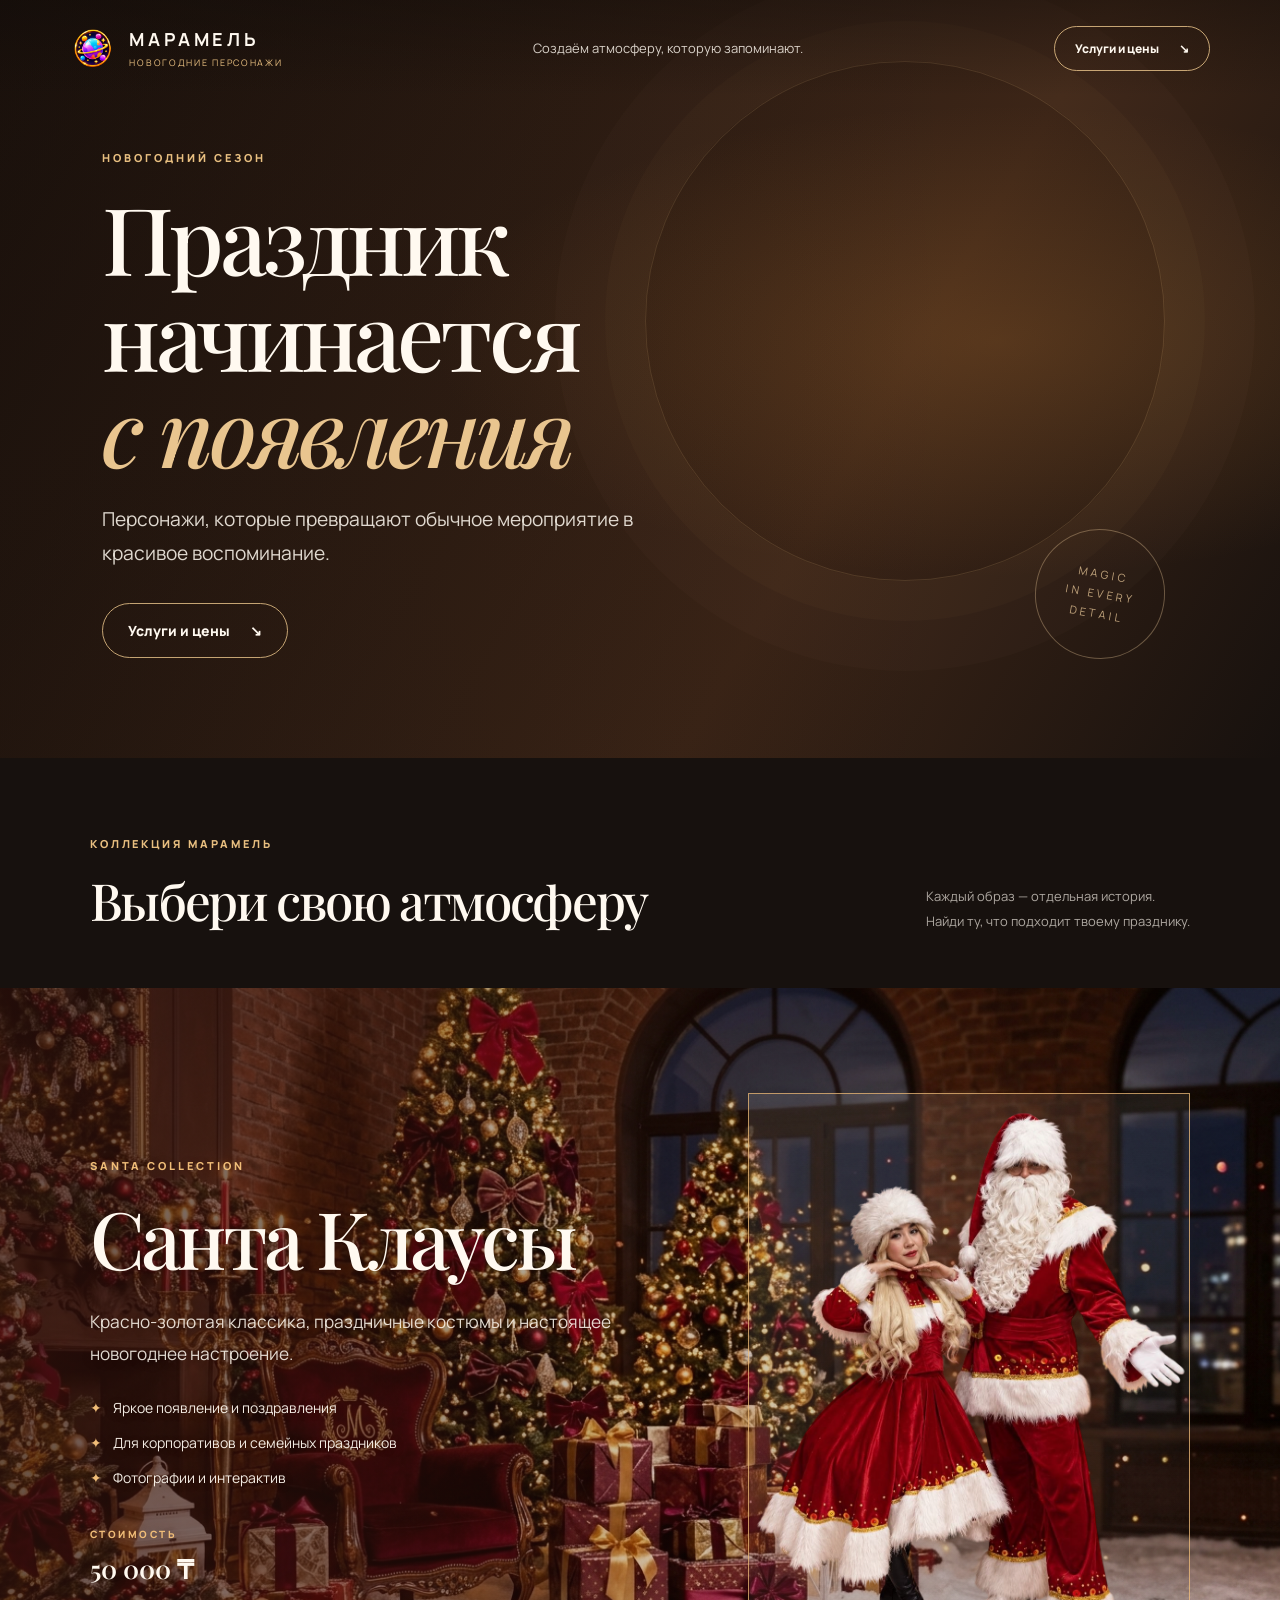
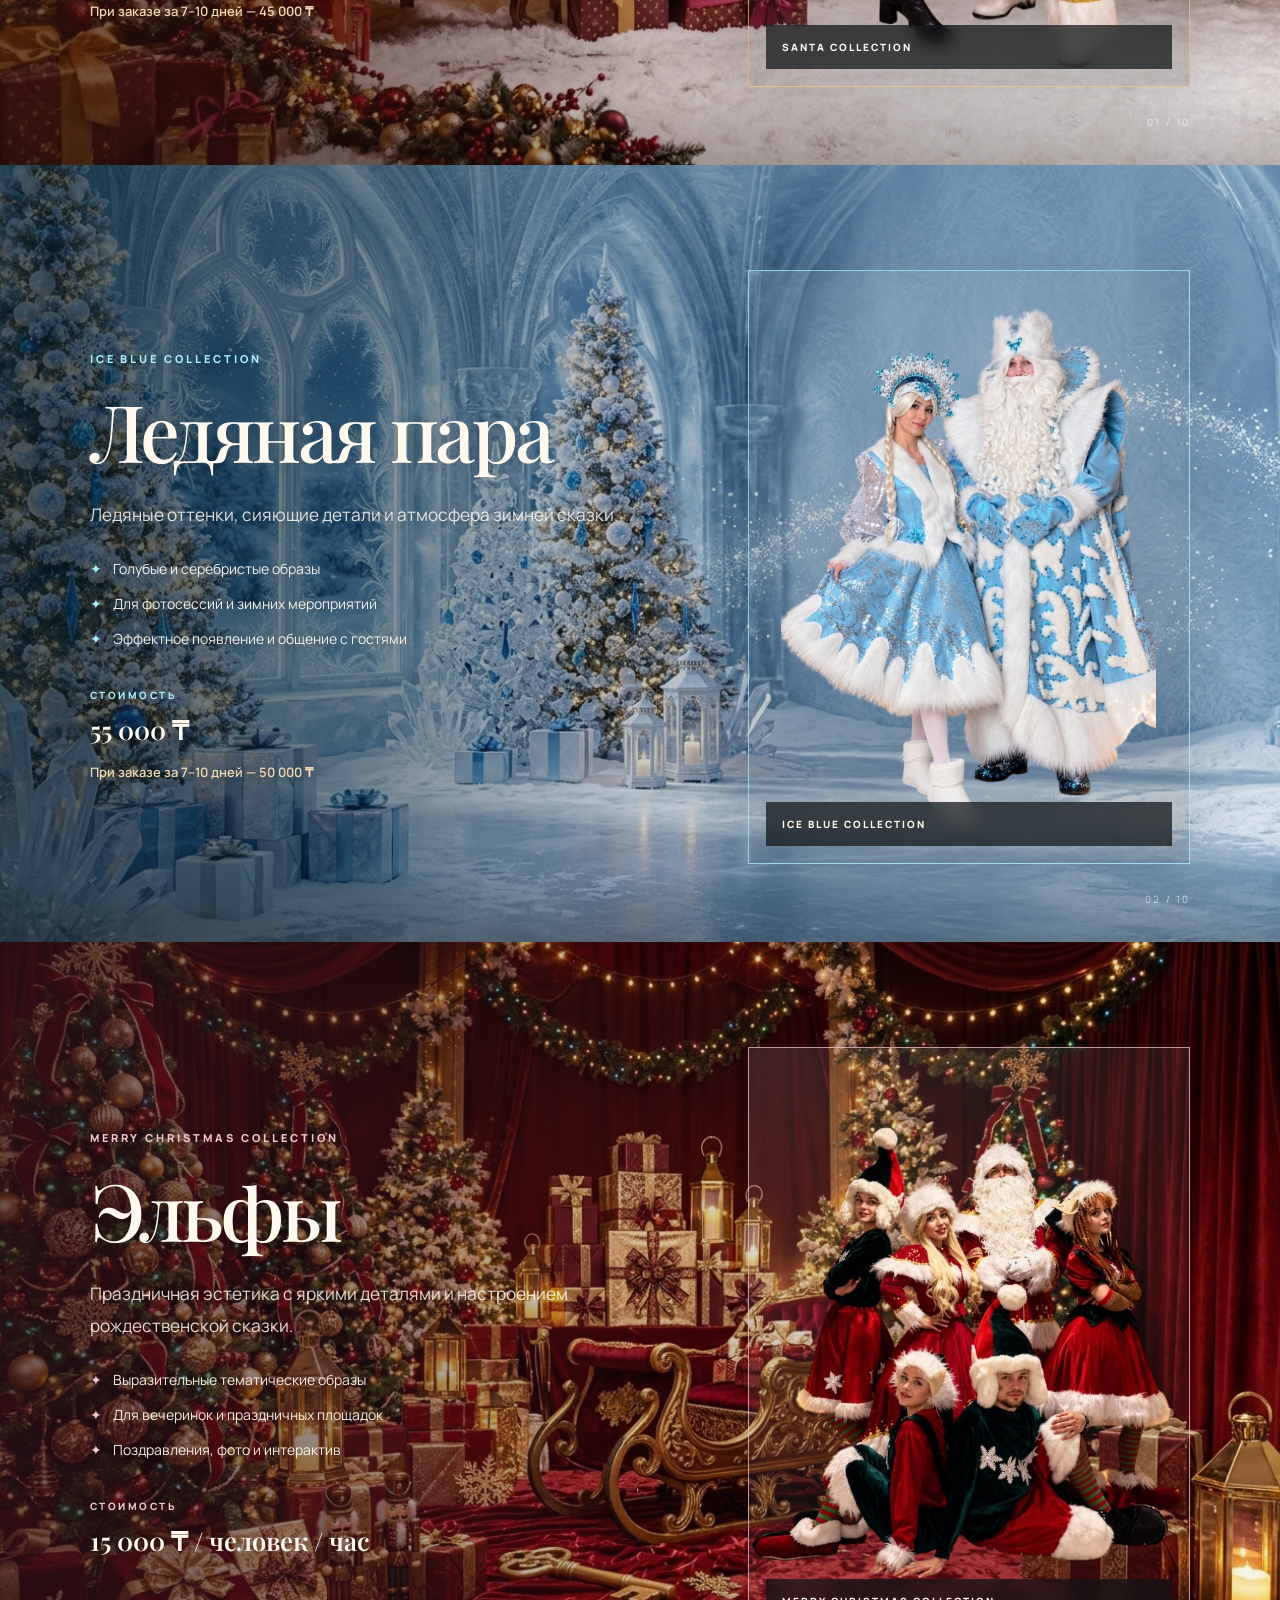
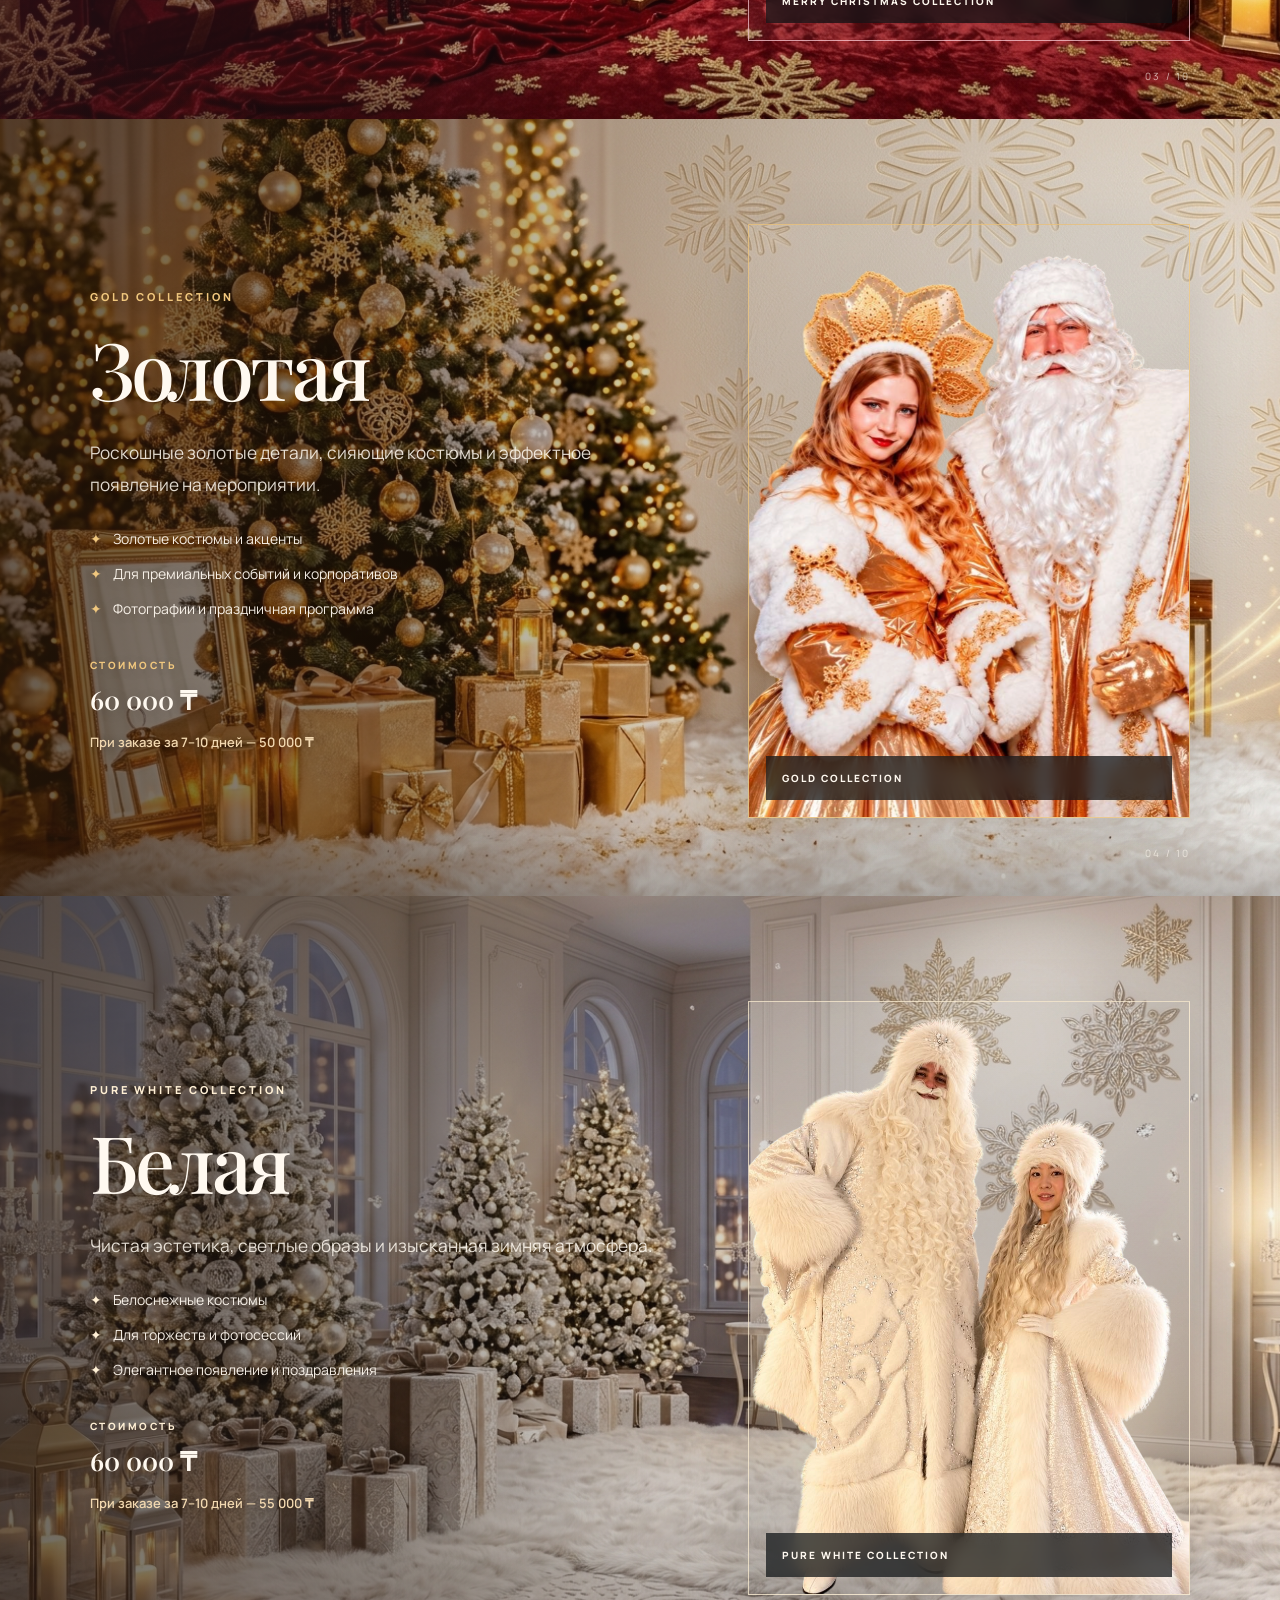
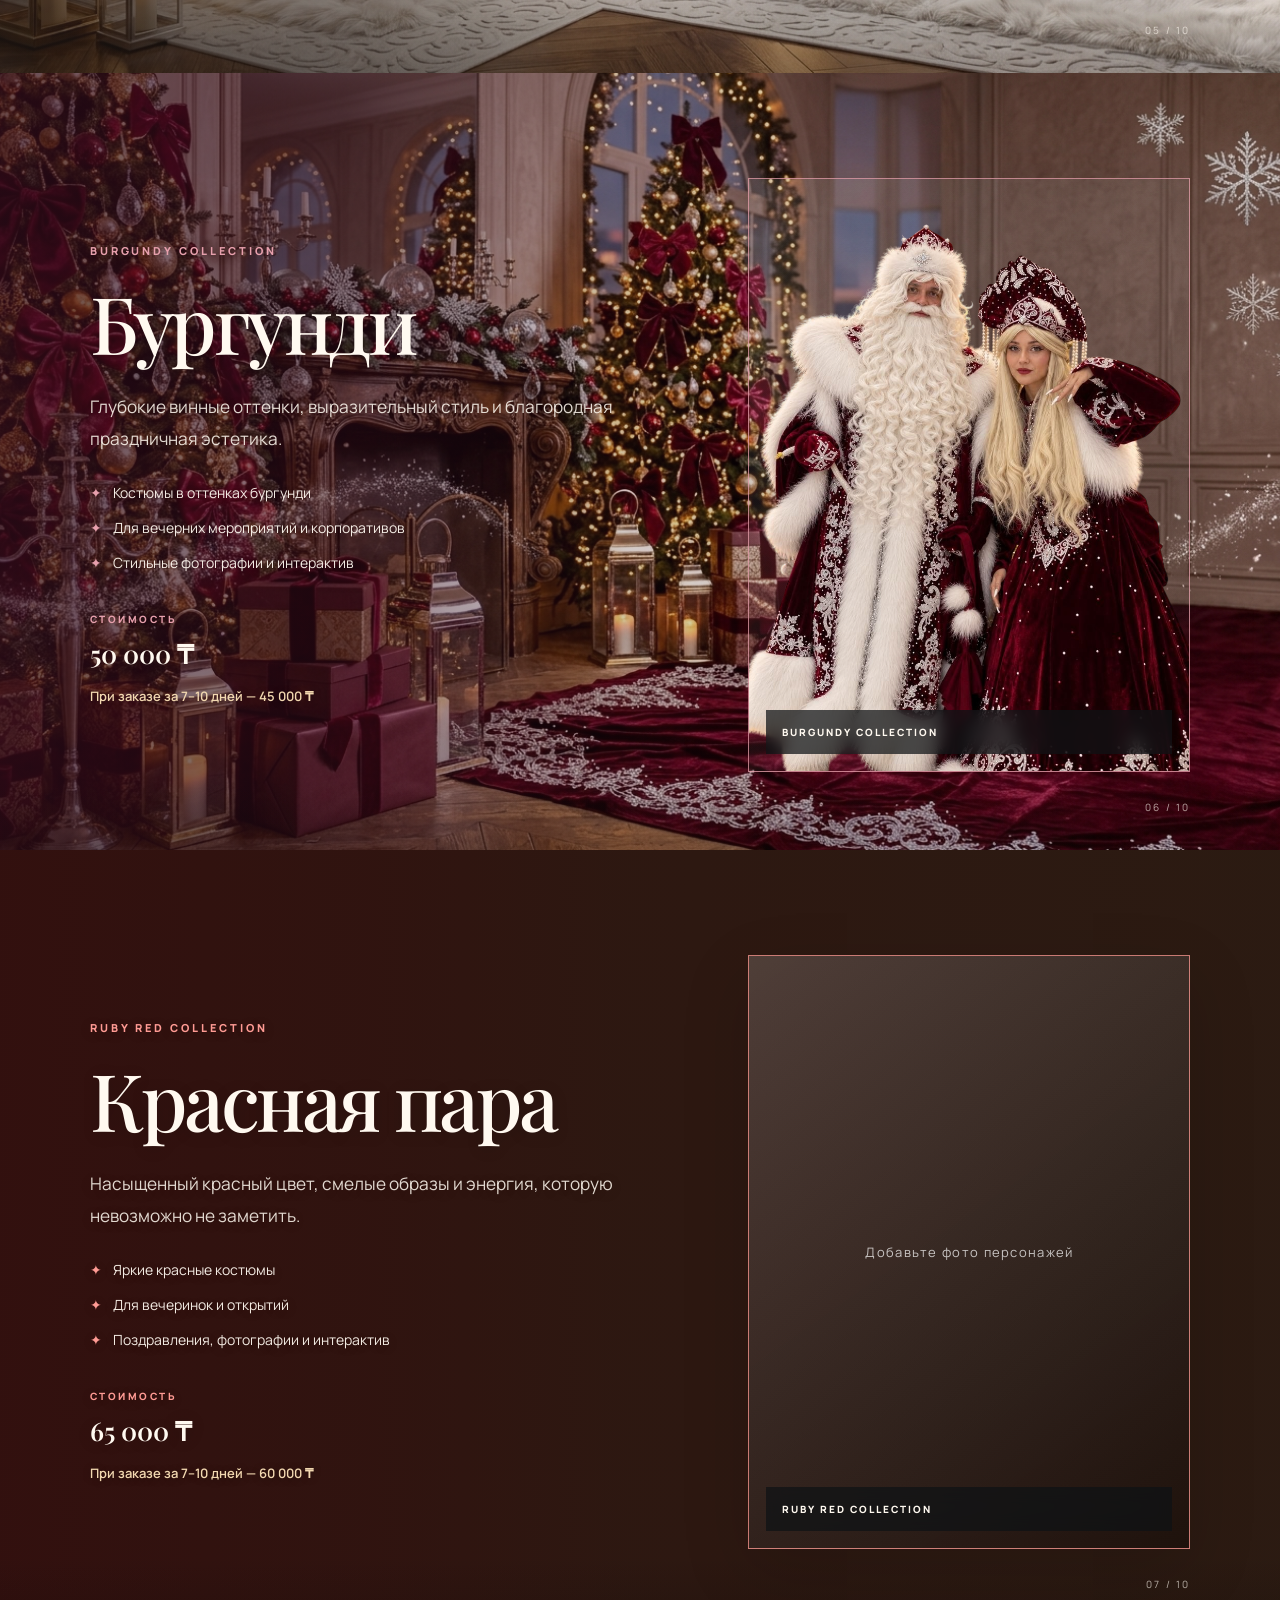
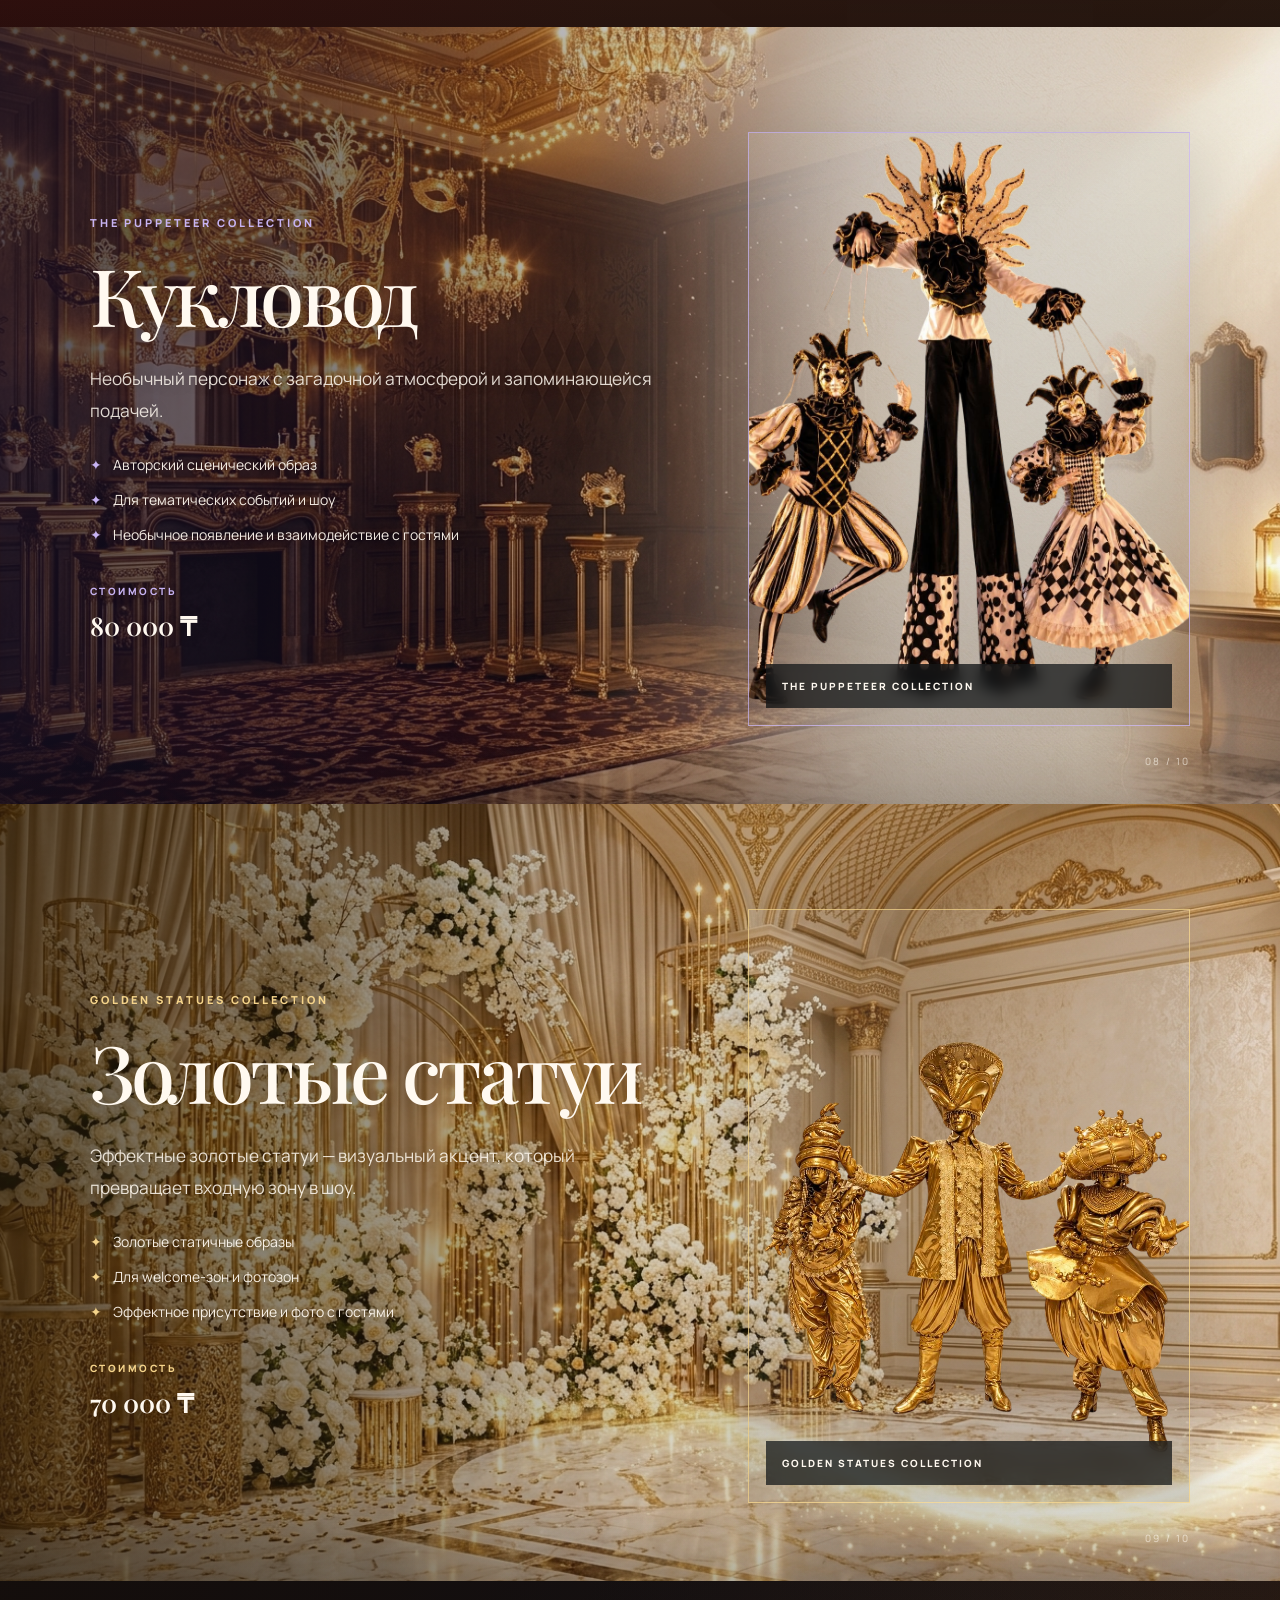
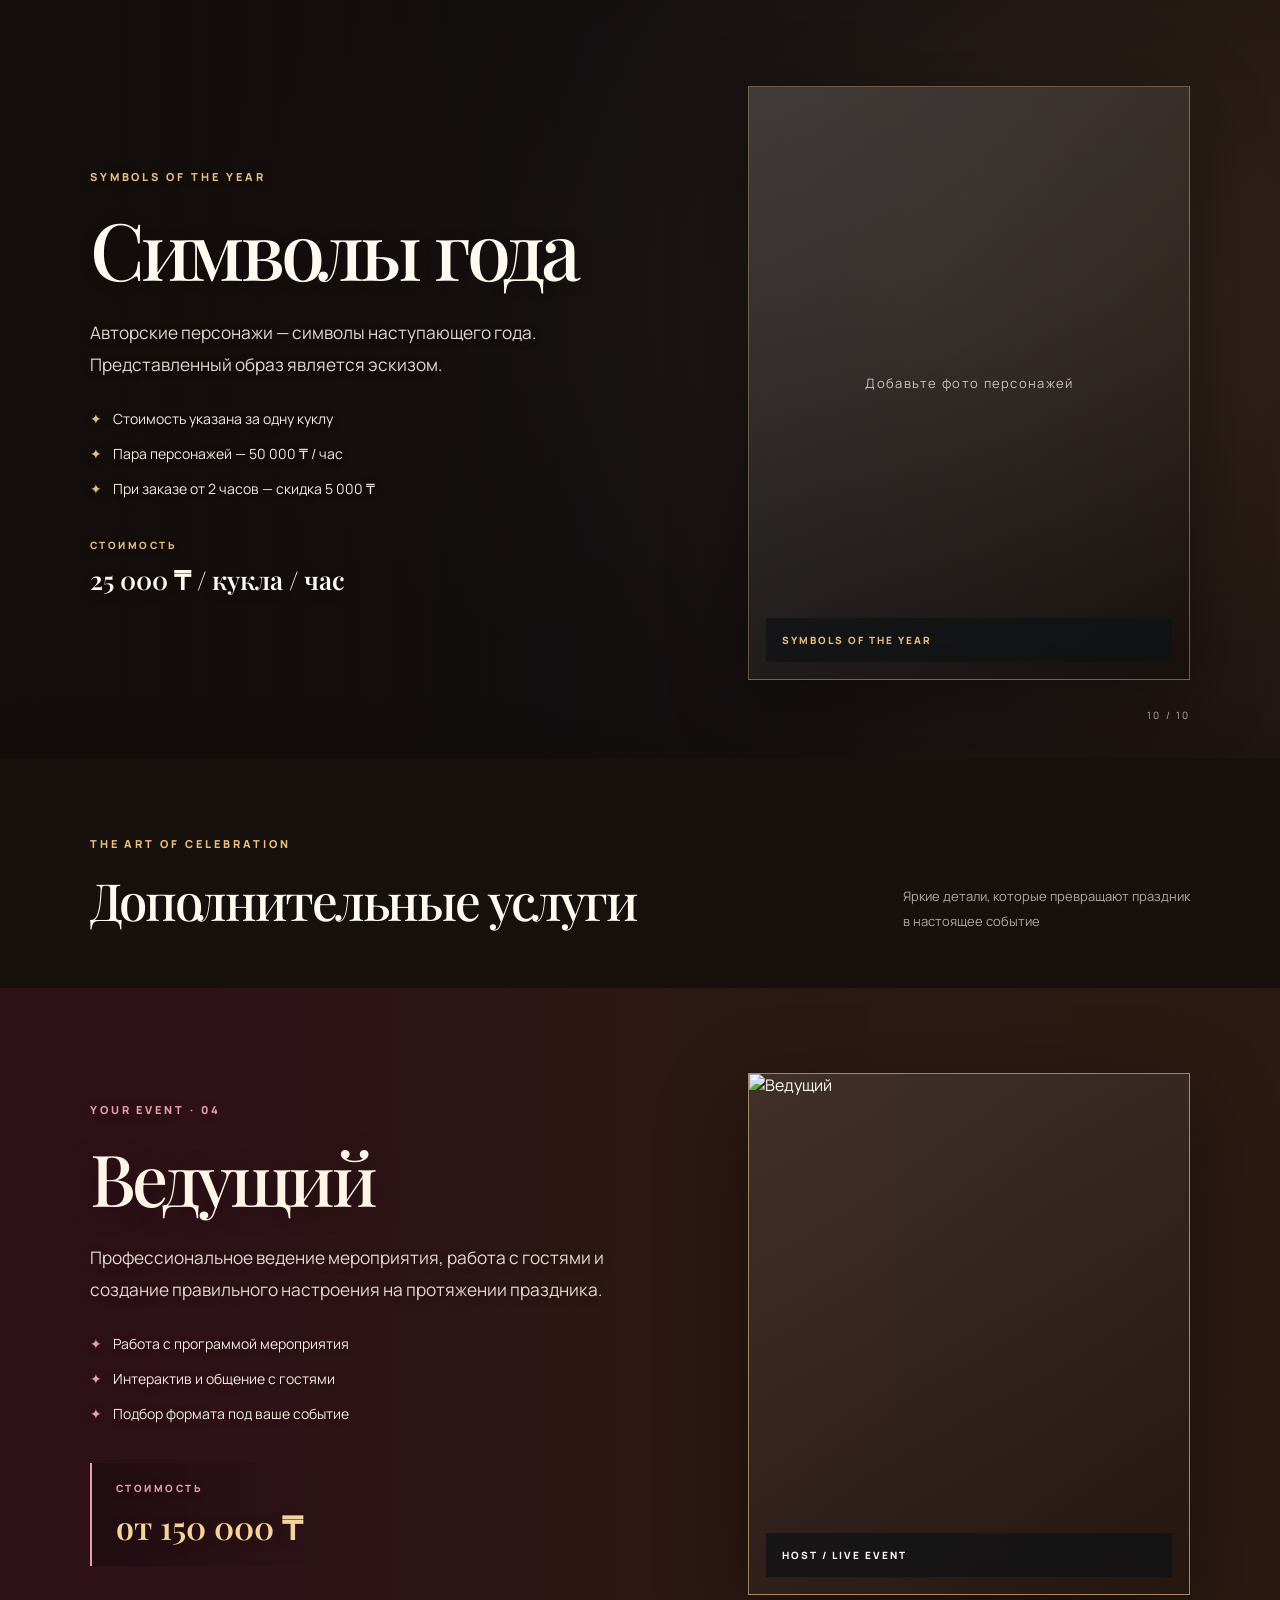
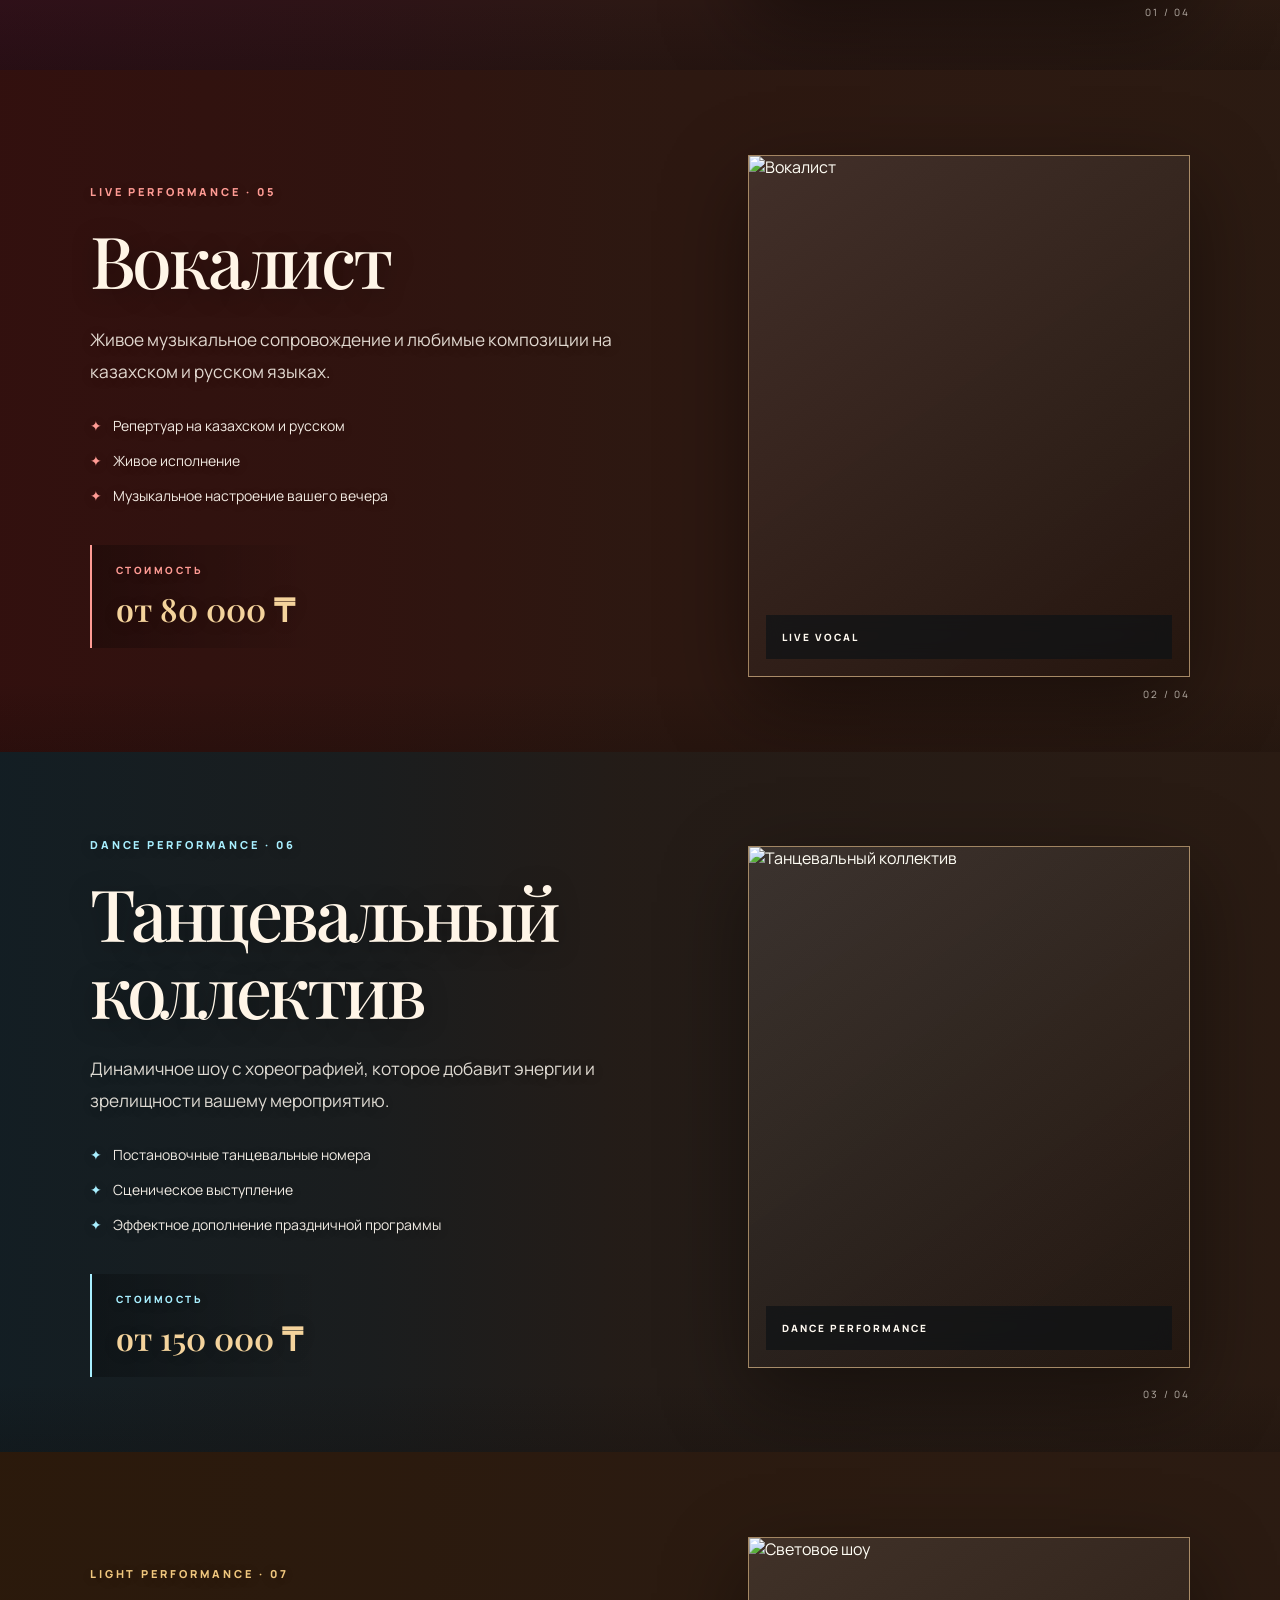
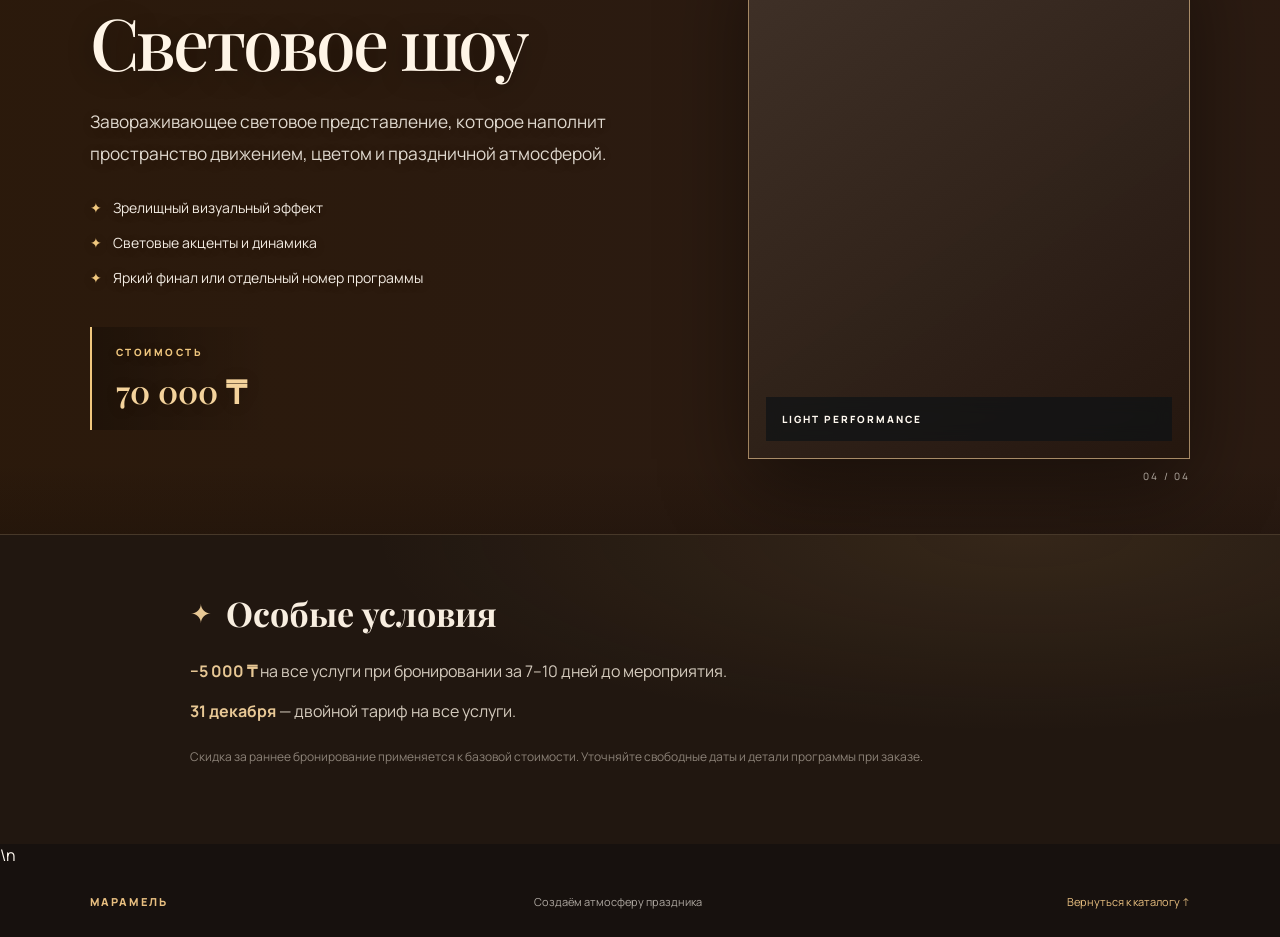
==== commit 6835ba8e: "Update index.html" ====
--- a/index.html
+++ b/index.html
@@ -111,7 +111,15 @@
 .booking-notes{background:radial-gradient(ellipse at 80% 0%,rgba(190,145,88,.13),transparent 45%),#211710}
 @media(max-width:700px){.extra-service{min-height:0;padding-top:85px;padding-bottom:48px}.extra-service .section-content{grid-template-columns:1fr}.extra-service .section-copy{order:1}.extra-service .service-art{order:2;min-height:310px;height:360px}.extra-service .section-number{order:3;grid-row:auto}.extra-service .section-copy h2{font-size:clamp(42px,10vw,62px)}}
 
-  </style>
+  
+.extra-service .service-photo{min-height:470px;height:min(58vh,590px);border:1px solid rgba(226,190,139,.65);box-shadow:0 28px 80px rgba(0,0,0,.42)}
+.extra-service .service-photo img{object-fit:cover;object-position:center;height:100%;min-height:470px;filter:saturate(.96) contrast(1.04)}
+.extra-service .section-copy h2{color:#fff5e7;text-shadow:0 4px 24px rgba(0,0,0,.35)}
+.extra-service .price{padding:18px 24px;border-left:2px solid var(--accent);background:linear-gradient(90deg,rgba(0,0,0,.28),transparent)}
+.extra-service .price strong{color:#f4d39c}
+.extra-service .section-backdrop{background-size:cover;background-position:center;filter:brightness(.45) saturate(.75)}
+@media(max-width:700px){.extra-service .service-photo{height:auto;min-height:0;aspect-ratio:4/5}.extra-service .service-photo img{min-height:0}}
+</style>
 <style>[hidden]{display:none!important}</style>
 </head>
 <body>
@@ -416,54 +424,33 @@
       <p>Яркие детали, которые превращают праздник<br>в настоящее событие</p>
     </section>
 
-    <section class="catalog-section extra-service theme-statues">
-      <div class="section-backdrop service-bg-hostess"></div>
-      <div class="section-content">
-        <div class="section-copy"><p class="eyebrow">GOLDEN WELCOME · 01</p><h2>Золотые хостес</h2><p class="description">Эффектная встреча гостей и изысканный акцент на вашем мероприятии. Золотые образы создают атмосферу торжественности с первых минут.</p><ul class="features"><li>Яркий визуальный образ</li><li>Встреча и приветствие гостей</li><li>Идеально для welcome-зоны и фотозоны</li></ul><div class="section-bottom"><div class="price"><span>СТОИМОСТЬ</span><strong>70 000 ₸</strong></div></div></div>
-        <div class="service-art art-gold"><span>GOLD</span><b>✦</b><small>WELCOME<br>EXPERIENCE</small></div>
-        <span class="section-number">01 / 07</span>
-      </div>
-    </section>
-
-    <section class="catalog-section extra-service theme-santa">
-      <div class="section-backdrop service-bg-royal"></div><div class="section-content">
-        <div class="section-copy"><p class="eyebrow">ROYAL WELCOME · 02</p><h2>Королевские хостес</h2><p class="description">Элегантная пара для красивой встречи гостей и создания особенной атмосферы праздника.</p><ul class="features"><li>В составе — 2 персонажа</li><li>Продолжительность выступления — 1 час</li><li>Подходит для торжественных мероприятий</li></ul><div class="section-bottom"><div class="price"><span>СТОИМОСТЬ ЗА ПАРУ</span><strong>40 000 ₸</strong></div></div></div>
-        <div class="service-art art-royal"><span>ROYAL</span><b>♛</b><small>GRAND<br>ENTRANCE</small></div><span class="section-number">02 / 07</span>
-      </div>
-    </section>
-
-    <section class="catalog-section extra-service theme-puppeteer">
-      <div class="section-backdrop service-bg-puppets"></div><div class="section-content">
-        <div class="section-copy"><p class="eyebrow">GIANT PUPPET SHOW · 03</p><h2>Ходулисты-марионетки</h2><p class="description">Необычные высокие персонажи, которые моментально притягивают взгляды и становятся главным украшением пространства.</p><ul class="features"><li>Эффектное появление среди гостей</li><li>Яркий интерактивный образ</li><li>Подходит для масштабных площадок и фотозон</li></ul><div class="section-bottom"><div class="price"><span>СТОИМОСТЬ</span><strong>80 000 ₸</strong></div></div></div>
-        <div class="service-art art-puppet"><span>SHOW</span><b>✧</b><small>WALKING<br>CHARACTERS</small></div><span class="section-number">03 / 07</span>
-      </div>
-    </section>
+
 
     <section class="catalog-section extra-service theme-burgundy">
-      <div class="section-backdrop service-bg-host"></div><div class="section-content">
+      <div class="section-backdrop" style="background-image:url('images/service-host.jpg')" aria-hidden="true"></div><div class="section-content">
         <div class="section-copy"><p class="eyebrow">YOUR EVENT · 04</p><h2>Ведущий</h2><p class="description">Профессиональное ведение мероприятия, работа с гостями и создание правильного настроения на протяжении праздника.</p><ul class="features"><li>Работа с программой мероприятия</li><li>Интерактив и общение с гостями</li><li>Подбор формата под ваше событие</li></ul><div class="section-bottom"><div class="price"><span>СТОИМОСТЬ</span><strong>от 150 000 ₸</strong></div></div></div>
-        <div class="service-art art-host"><span>MC</span><b>✦</b><small>LET THE<br>SHOW BEGIN</small></div><span class="section-number">04 / 07</span>
+        <figure class="character-card service-photo"><img src="images/service-host.jpg" alt="Ведущий" loading="lazy"><figcaption class="card-label">HOST / LIVE EVENT</figcaption></figure><span class="section-number">01 / 04</span>
       </div>
     </section>
 
     <section class="catalog-section extra-service theme-red">
-      <div class="section-backdrop service-bg-vocal"></div><div class="section-content">
+      <div class="section-backdrop" style="background-image:url('images/service-vocal.jpg')" aria-hidden="true"></div><div class="section-content">
         <div class="section-copy"><p class="eyebrow">LIVE PERFORMANCE · 05</p><h2>Вокалист</h2><p class="description">Живое музыкальное сопровождение и любимые композиции на казахском и русском языках.</p><ul class="features"><li>Репертуар на казахском и русском</li><li>Живое исполнение</li><li>Музыкальное настроение вашего вечера</li></ul><div class="section-bottom"><div class="price"><span>СТОИМОСТЬ</span><strong>от 80 000 ₸</strong></div></div></div>
-        <div class="service-art art-vocal"><span>LIVE</span><b>♫</b><small>VOICE OF<br>THE NIGHT</small></div><span class="section-number">05 / 07</span>
+        <figure class="character-card service-photo"><img src="images/service-vocal.jpg" alt="Вокалист" loading="lazy"><figcaption class="card-label">LIVE VOCAL</figcaption></figure><span class="section-number">02 / 04</span>
       </div>
     </section>
 
     <section class="catalog-section extra-service theme-ice">
-      <div class="section-backdrop service-bg-dance"></div><div class="section-content">
+      <div class="section-backdrop" style="background-image:url('images/service-dance.jpg')" aria-hidden="true"></div><div class="section-content">
         <div class="section-copy"><p class="eyebrow">DANCE PERFORMANCE · 06</p><h2>Танцевальный коллектив</h2><p class="description">Динамичное шоу с хореографией, которое добавит энергии и зрелищности вашему мероприятию.</p><ul class="features"><li>Постановочные танцевальные номера</li><li>Сценическое выступление</li><li>Эффектное дополнение праздничной программы</li></ul><div class="section-bottom"><div class="price"><span>СТОИМОСТЬ</span><strong>от 150 000 ₸</strong></div></div></div>
-        <div class="service-art art-dance"><span>DANCE</span><b>✧</b><small>FEEL THE<br>RHYTHM</small></div><span class="section-number">06 / 07</span>
+        <figure class="character-card service-photo"><img src="images/service-dance.jpg" alt="Танцевальный коллектив" loading="lazy"><figcaption class="card-label">DANCE PERFORMANCE</figcaption></figure><span class="section-number">03 / 04</span>
       </div>
     </section>
 
     <section class="catalog-section extra-service theme-gold">
-      <div class="section-backdrop service-bg-light"></div><div class="section-content">
+      <div class="section-backdrop" style="background-image:url('images/service-light.jpg')" aria-hidden="true"></div><div class="section-content">
         <div class="section-copy"><p class="eyebrow">LIGHT PERFORMANCE · 07</p><h2>Световое шоу</h2><p class="description">Завораживающее световое представление, которое наполнит пространство движением, цветом и праздничной атмосферой.</p><ul class="features"><li>Зрелищный визуальный эффект</li><li>Световые акценты и динамика</li><li>Яркий финал или отдельный номер программы</li></ul><div class="section-bottom"><div class="price"><span>СТОИМОСТЬ</span><strong>70 000 ₸</strong></div></div></div>
-        <div class="service-art art-light"><span>LIGHT</span><b>✧</b><small>VISUAL<br>MAGIC</small></div><span class="section-number">07 / 07</span>
+        <figure class="character-card service-photo"><img src="images/service-light.jpg" alt="Световое шоу" loading="lazy"><figcaption class="card-label">LIGHT PERFORMANCE</figcaption></figure><span class="section-number">04 / 04</span>
       </div>
     </section>
 
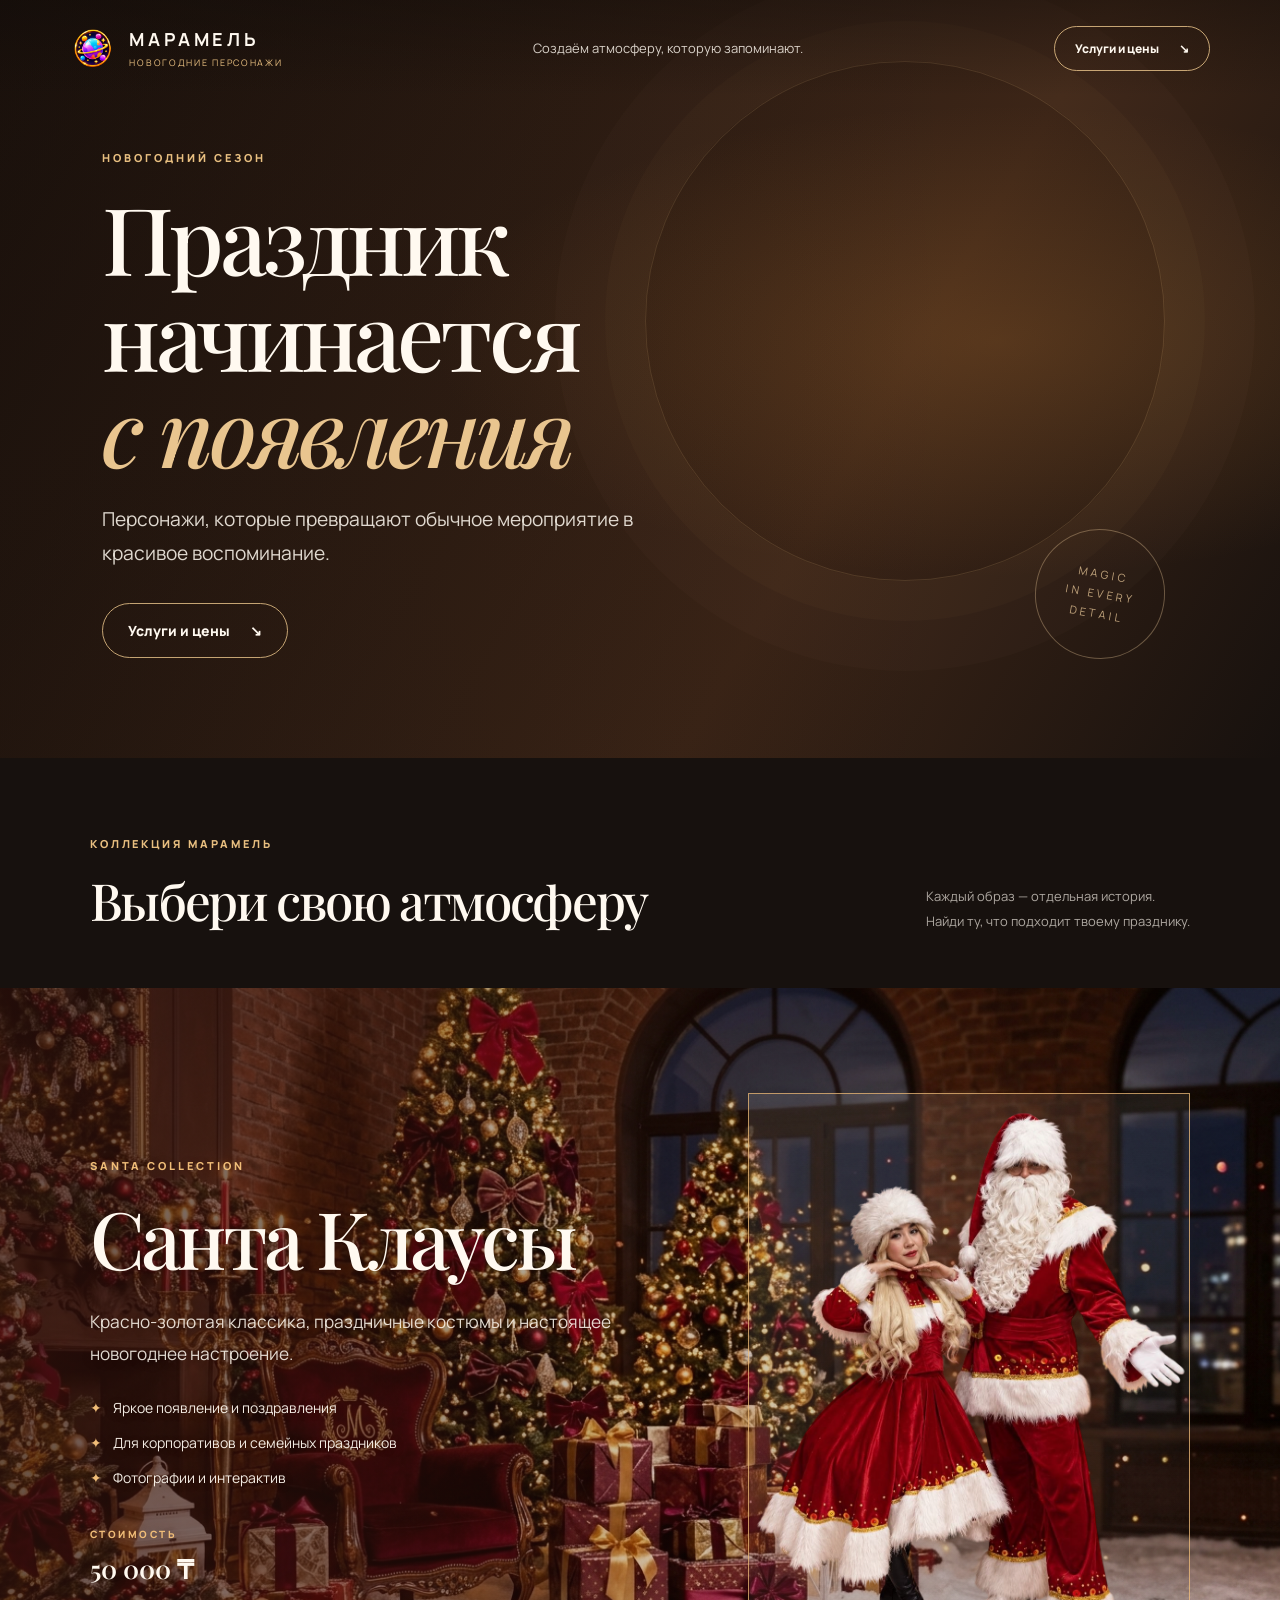
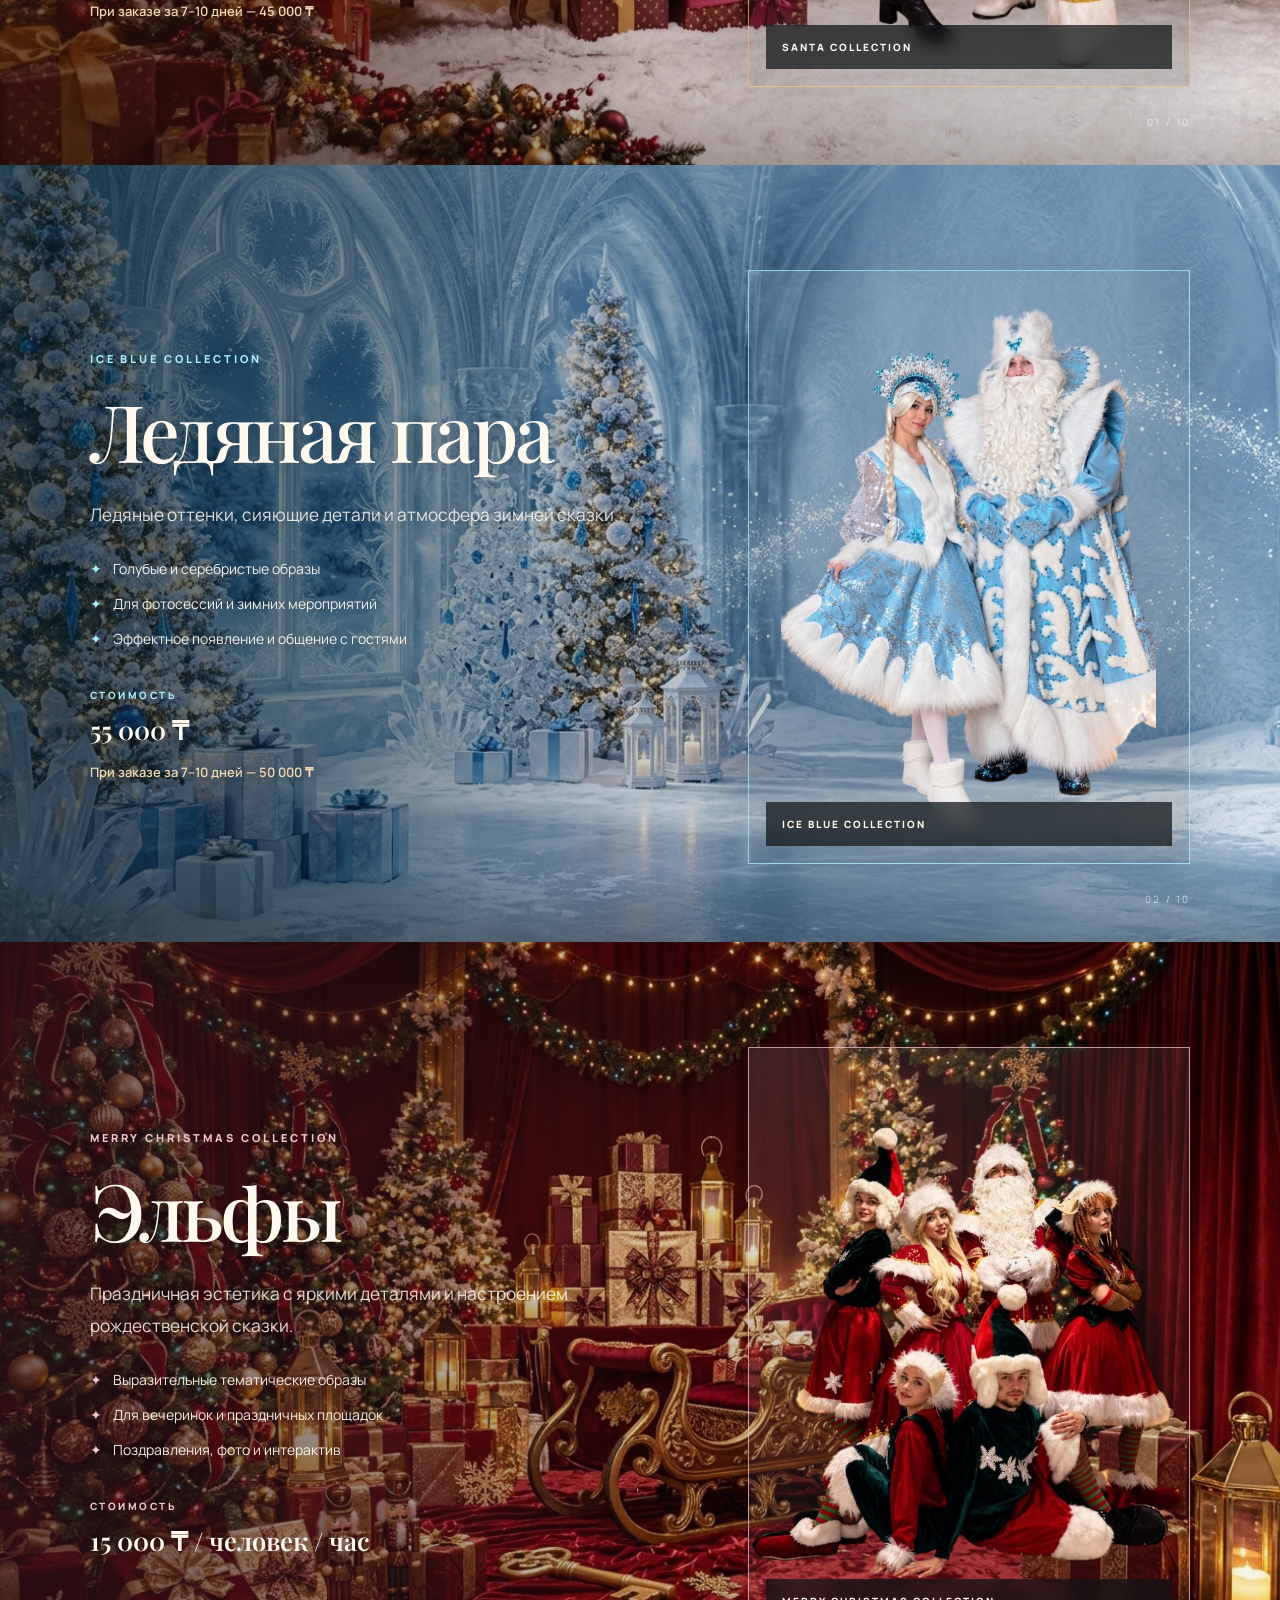
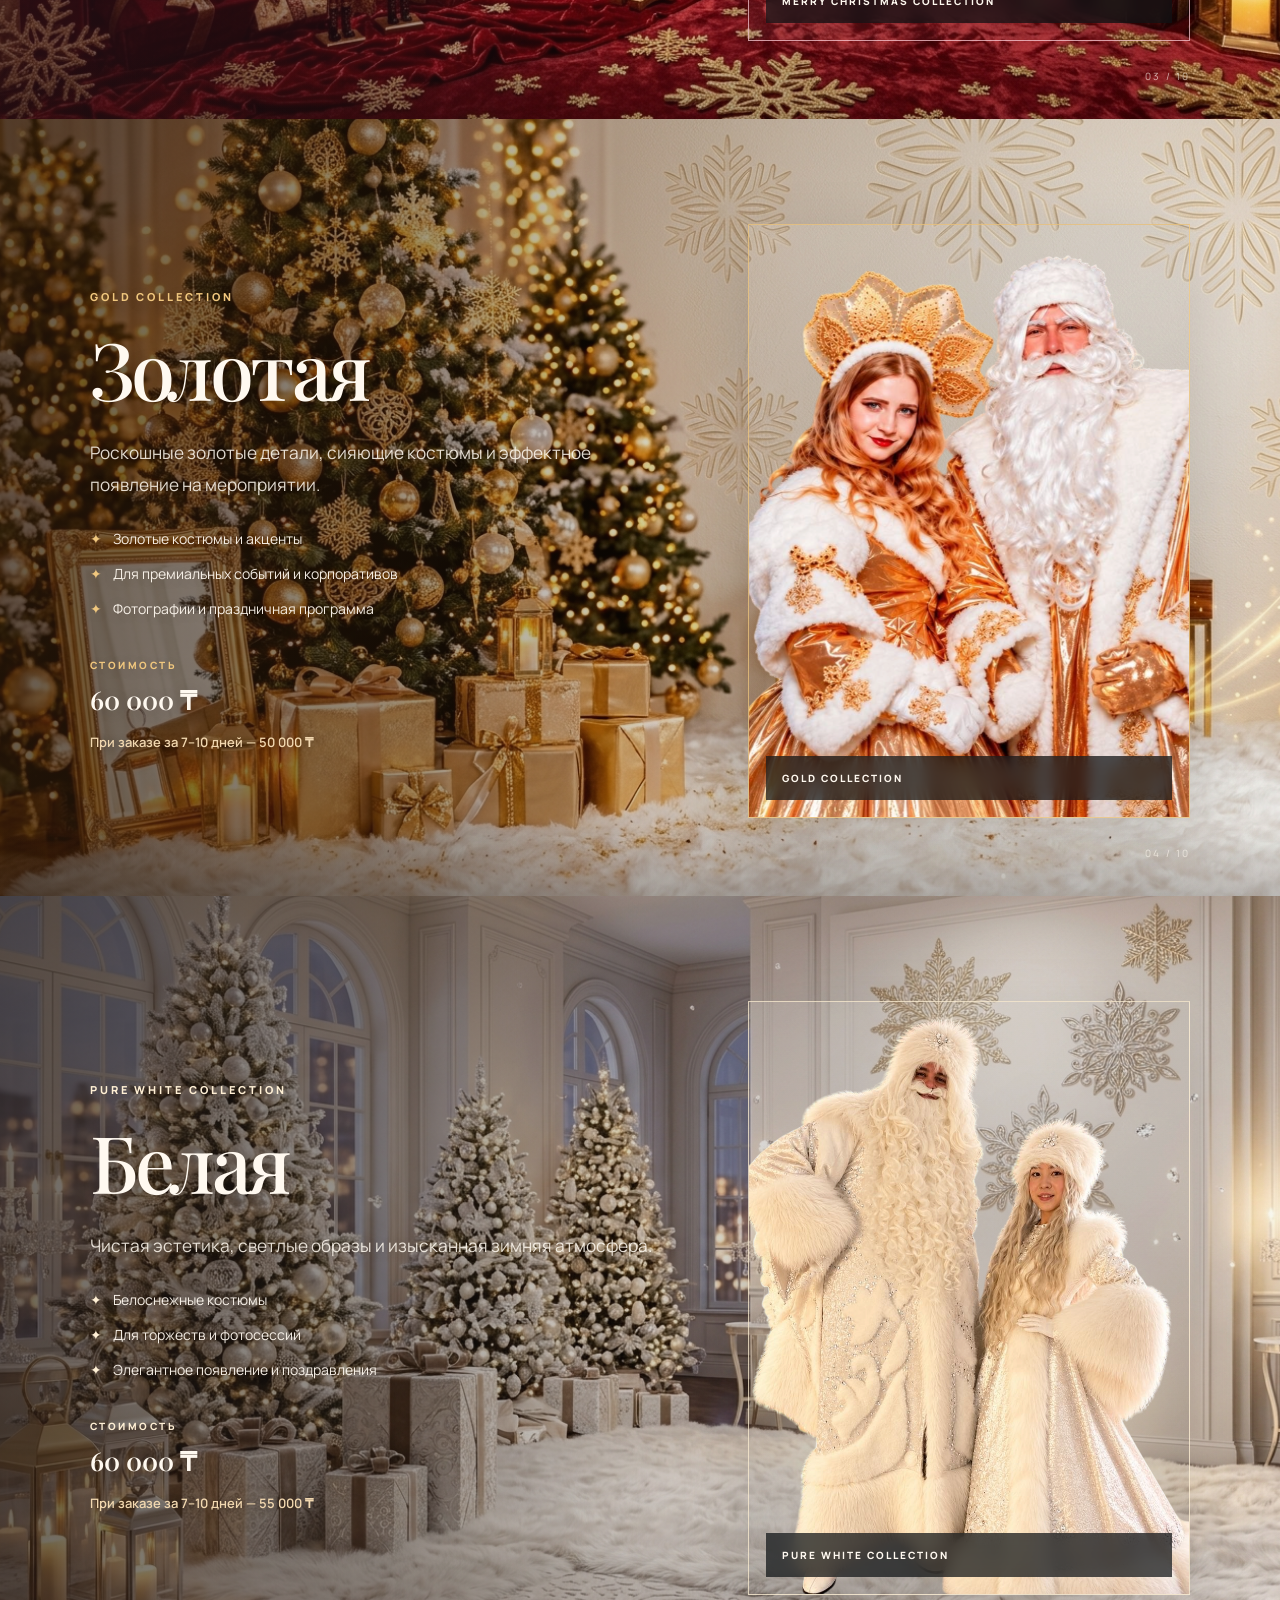
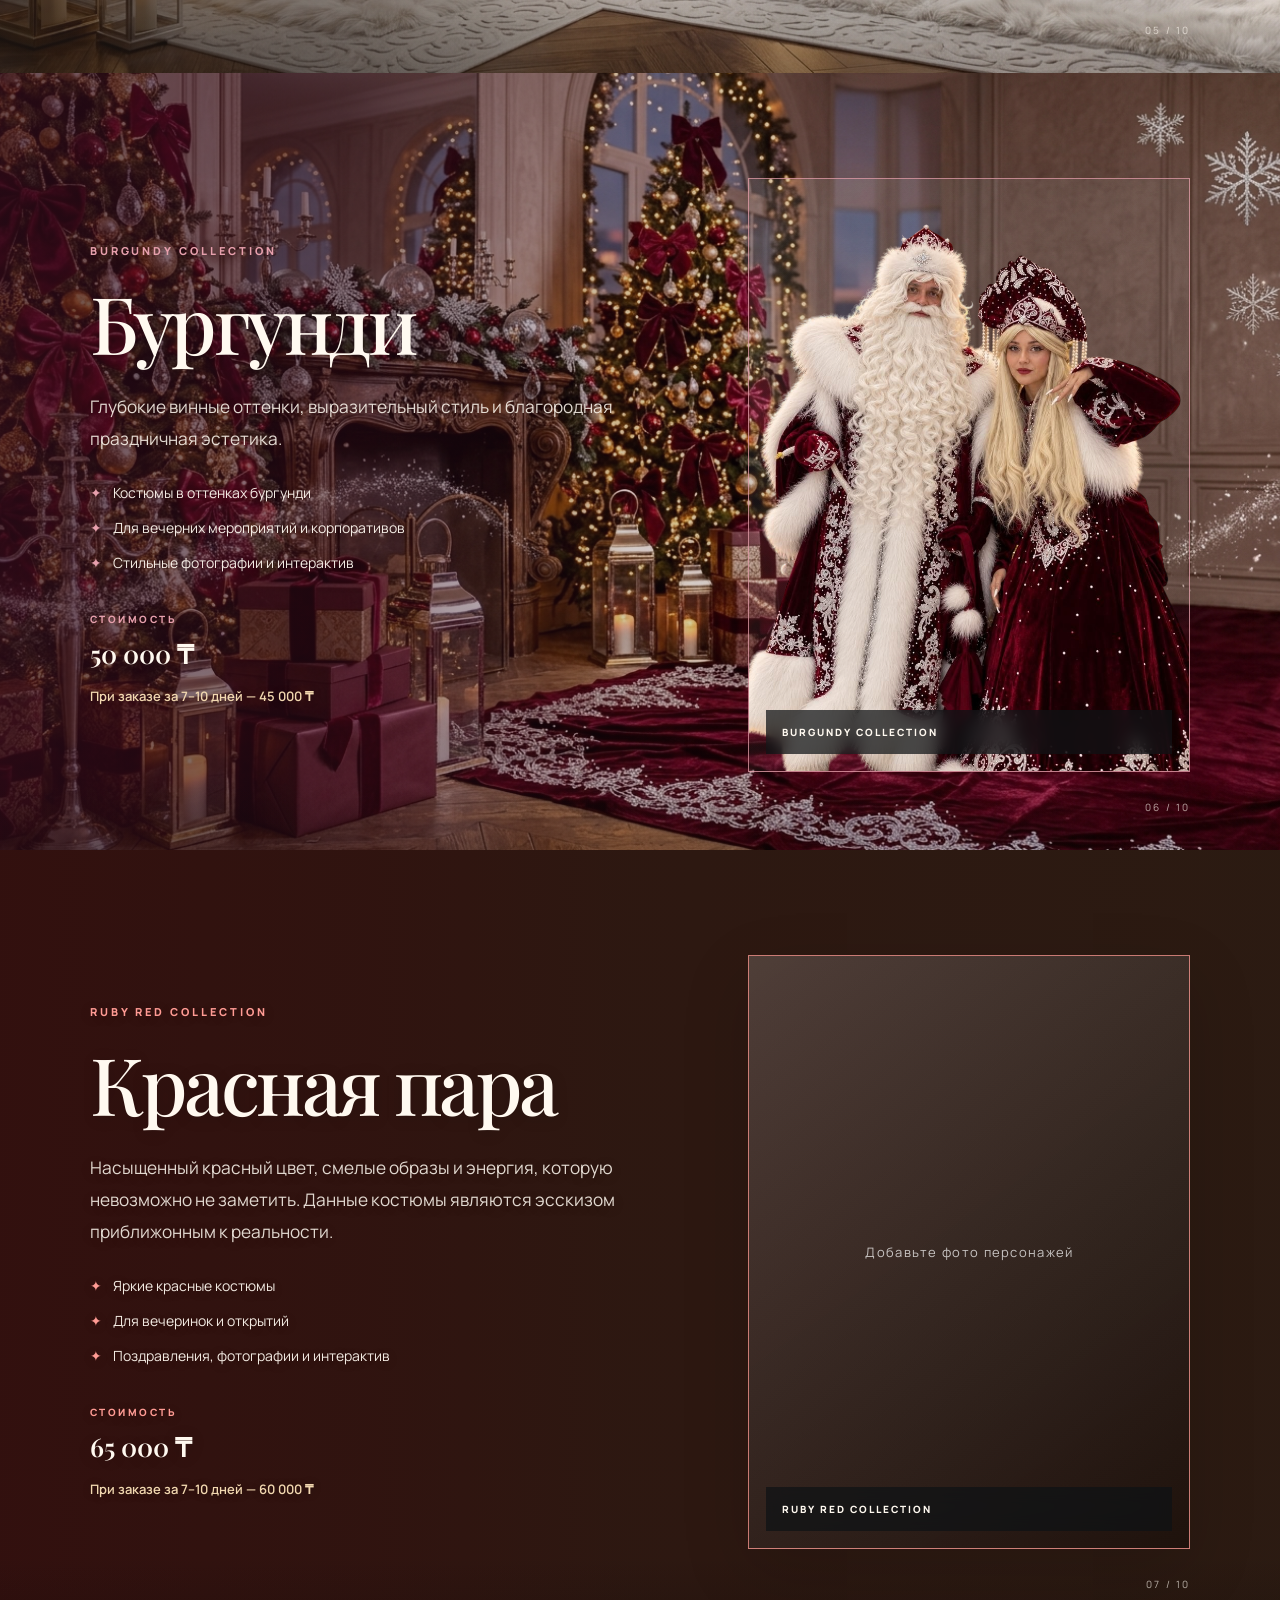
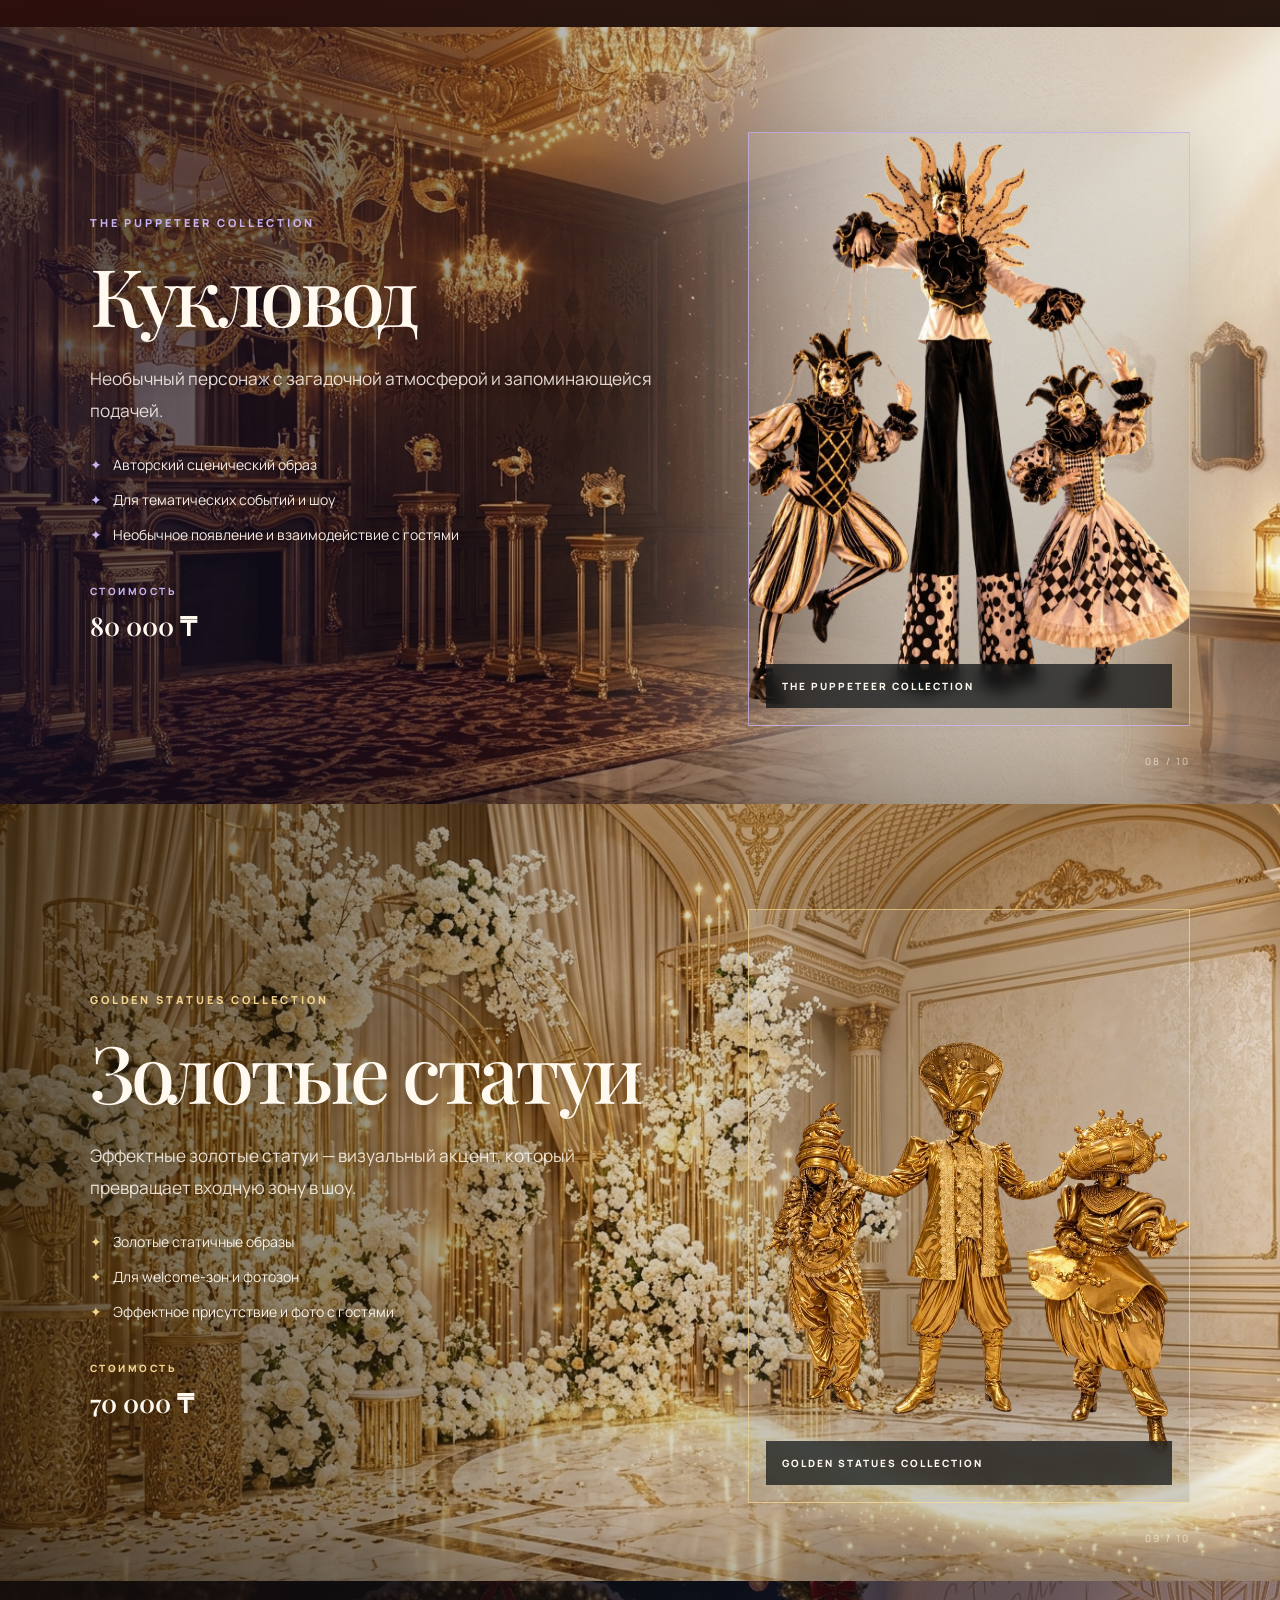
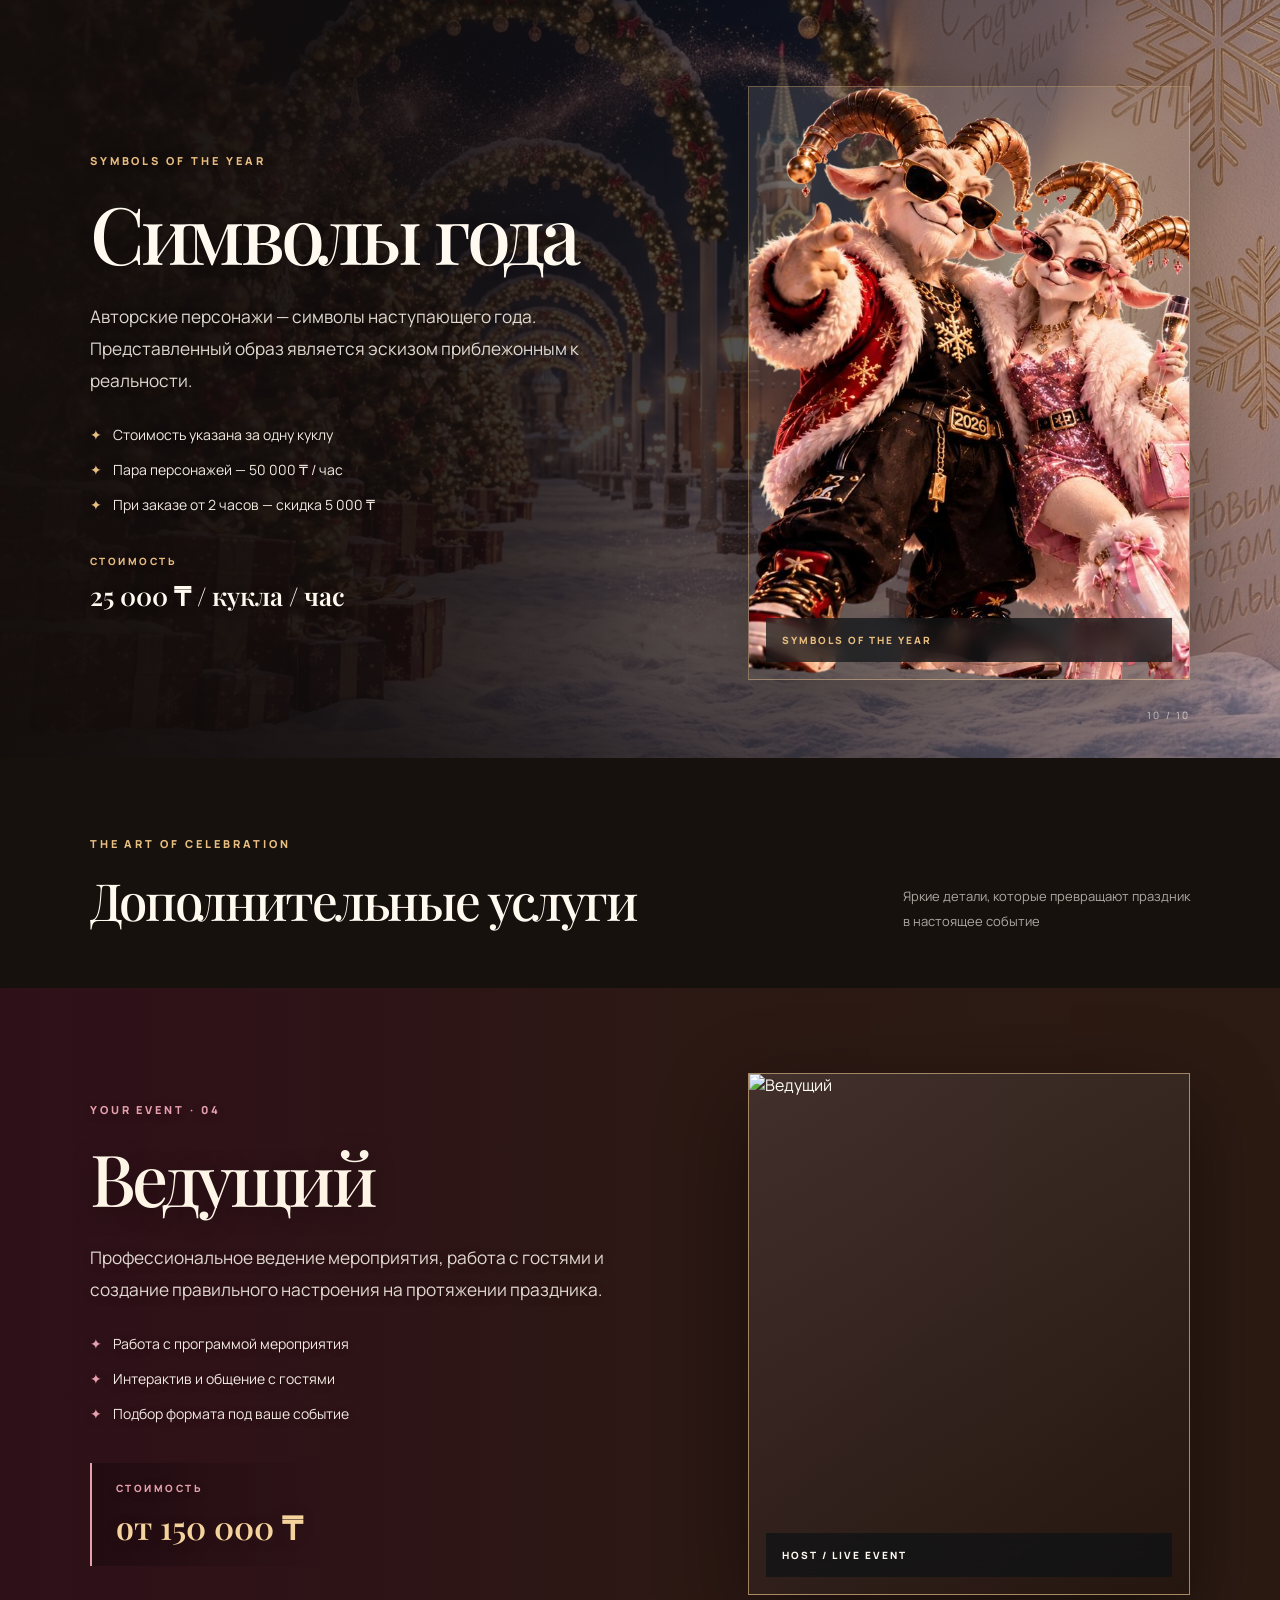
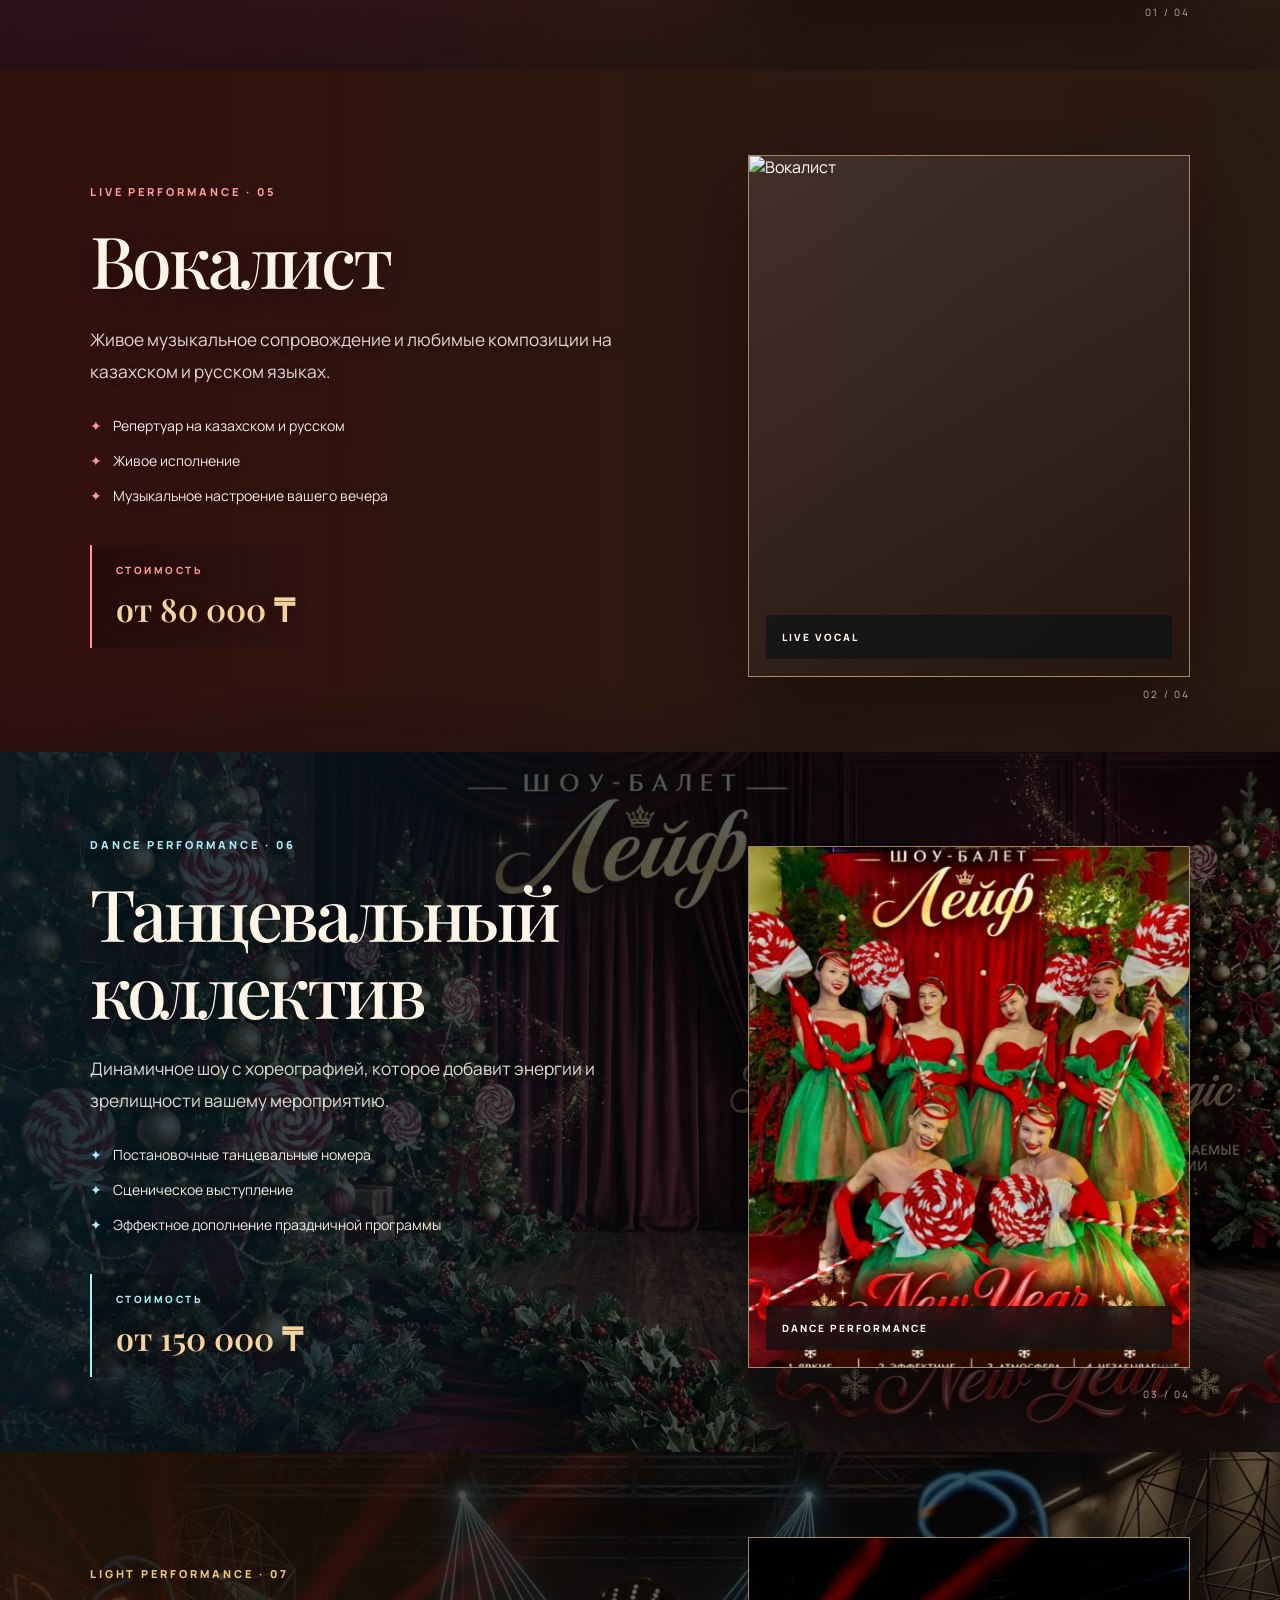
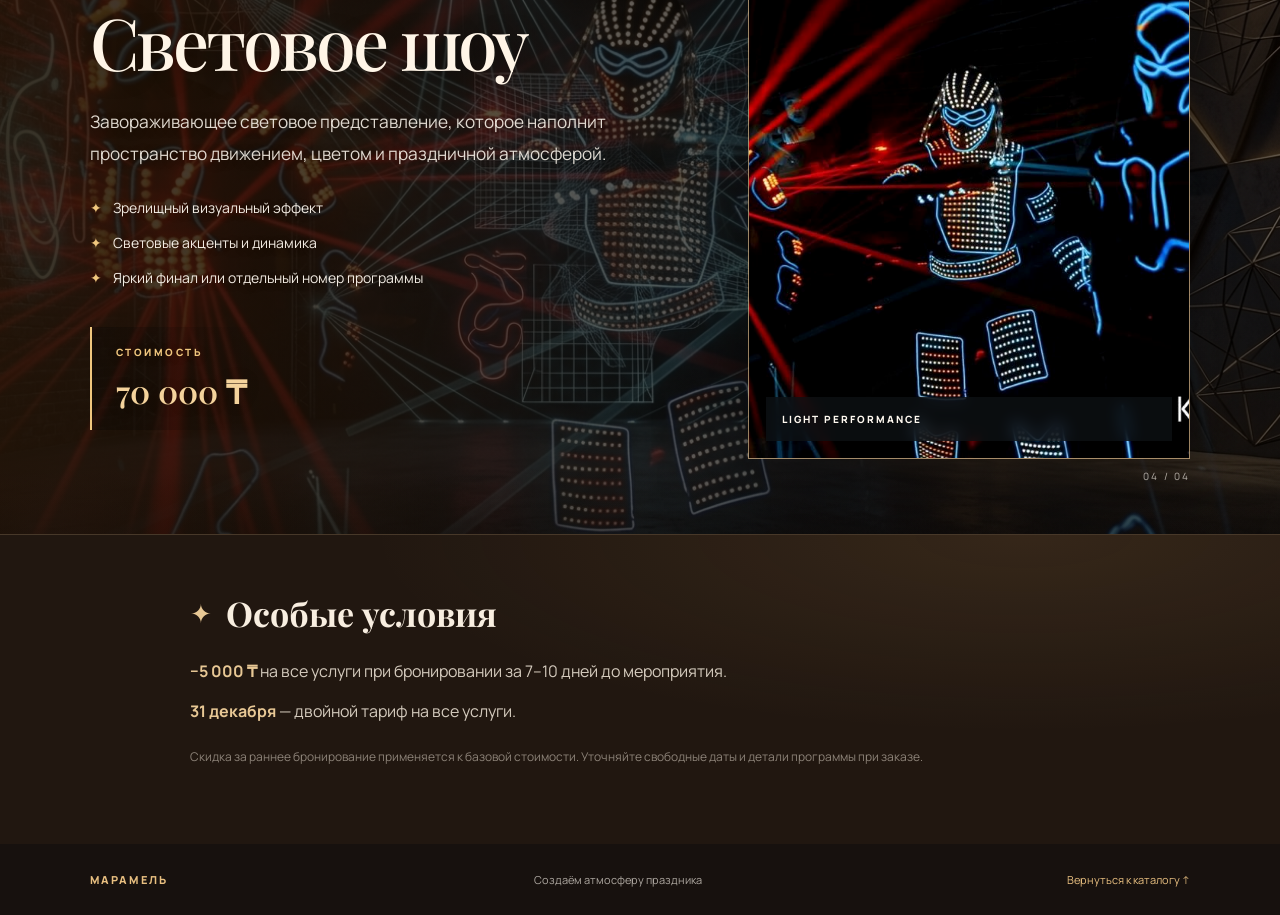
==== commit 5406ed15: "Update index.html" ====
--- a/index.html
+++ b/index.html
@@ -322,7 +322,7 @@
         <div class="section-copy">
           <p class="eyebrow">RUBY RED COLLECTION</p>
           <h2>Красная пара</h2>
-          <p class="description">Насыщенный красный цвет, смелые образы и энергия, которую невозможно не заметить.</p>
+          <p class="description">Насыщенный красный цвет, смелые образы и энергия, которую невозможно не заметить. Данные костюмы являются эсскизом приближонным к реальности.</p>
           <ul class="features">
             <li>Яркие красные костюмы</li><li>Для вечеринок и открытий</li><li>Поздравления, фотографии и интерактив</li>
           </ul>
@@ -402,7 +402,7 @@
         <div class="section-copy">
           <p class="eyebrow">SYMBOLS OF THE YEAR</p>
           <h2>Символы года</h2>
-          <p class="description">Авторские персонажи — символы наступающего года. Представленный образ является эскизом.</p>
+          <p class="description">Авторские персонажи — символы наступающего года. Представленный образ является эскизом приблежонным к реальности.</p>
           <ul class="features">
             <li>Стоимость указана за одну куклу</li><li>Пара персонажей — 50 000 ₸ / час</li><li>При заказе от 2 часов — скидка 5 000 ₸</li>
           </ul>
@@ -427,28 +427,28 @@
 
 
     <section class="catalog-section extra-service theme-burgundy">
-      <div class="section-backdrop" style="background-image:url('images/service-host.jpg')" aria-hidden="true"></div><div class="section-content">
+      <div class="section-backdrop" style="background-image:url('images/background-host.jpg')" aria-hidden="true"></div><div class="section-content">
         <div class="section-copy"><p class="eyebrow">YOUR EVENT · 04</p><h2>Ведущий</h2><p class="description">Профессиональное ведение мероприятия, работа с гостями и создание правильного настроения на протяжении праздника.</p><ul class="features"><li>Работа с программой мероприятия</li><li>Интерактив и общение с гостями</li><li>Подбор формата под ваше событие</li></ul><div class="section-bottom"><div class="price"><span>СТОИМОСТЬ</span><strong>от 150 000 ₸</strong></div></div></div>
         <figure class="character-card service-photo"><img src="images/service-host.jpg" alt="Ведущий" loading="lazy"><figcaption class="card-label">HOST / LIVE EVENT</figcaption></figure><span class="section-number">01 / 04</span>
       </div>
     </section>
 
     <section class="catalog-section extra-service theme-red">
-      <div class="section-backdrop" style="background-image:url('images/service-vocal.jpg')" aria-hidden="true"></div><div class="section-content">
+      <div class="section-backdrop" style="background-image:url('images/background-vocal.jpg')" aria-hidden="true"></div><div class="section-content">
         <div class="section-copy"><p class="eyebrow">LIVE PERFORMANCE · 05</p><h2>Вокалист</h2><p class="description">Живое музыкальное сопровождение и любимые композиции на казахском и русском языках.</p><ul class="features"><li>Репертуар на казахском и русском</li><li>Живое исполнение</li><li>Музыкальное настроение вашего вечера</li></ul><div class="section-bottom"><div class="price"><span>СТОИМОСТЬ</span><strong>от 80 000 ₸</strong></div></div></div>
         <figure class="character-card service-photo"><img src="images/service-vocal.jpg" alt="Вокалист" loading="lazy"><figcaption class="card-label">LIVE VOCAL</figcaption></figure><span class="section-number">02 / 04</span>
       </div>
     </section>
 
     <section class="catalog-section extra-service theme-ice">
-      <div class="section-backdrop" style="background-image:url('images/service-dance.jpg')" aria-hidden="true"></div><div class="section-content">
+      <div class="section-backdrop" style="background-image:url('images/background-dance.jpg')" aria-hidden="true"></div><div class="section-content">
         <div class="section-copy"><p class="eyebrow">DANCE PERFORMANCE · 06</p><h2>Танцевальный коллектив</h2><p class="description">Динамичное шоу с хореографией, которое добавит энергии и зрелищности вашему мероприятию.</p><ul class="features"><li>Постановочные танцевальные номера</li><li>Сценическое выступление</li><li>Эффектное дополнение праздничной программы</li></ul><div class="section-bottom"><div class="price"><span>СТОИМОСТЬ</span><strong>от 150 000 ₸</strong></div></div></div>
         <figure class="character-card service-photo"><img src="images/service-dance.jpg" alt="Танцевальный коллектив" loading="lazy"><figcaption class="card-label">DANCE PERFORMANCE</figcaption></figure><span class="section-number">03 / 04</span>
       </div>
     </section>
 
     <section class="catalog-section extra-service theme-gold">
-      <div class="section-backdrop" style="background-image:url('images/service-light.jpg')" aria-hidden="true"></div><div class="section-content">
+      <div class="section-backdrop" style="background-image:url('images/background-light.jpg')" aria-hidden="true"></div><div class="section-content">
         <div class="section-copy"><p class="eyebrow">LIGHT PERFORMANCE · 07</p><h2>Световое шоу</h2><p class="description">Завораживающее световое представление, которое наполнит пространство движением, цветом и праздничной атмосферой.</p><ul class="features"><li>Зрелищный визуальный эффект</li><li>Световые акценты и динамика</li><li>Яркий финал или отдельный номер программы</li></ul><div class="section-bottom"><div class="price"><span>СТОИМОСТЬ</span><strong>70 000 ₸</strong></div></div></div>
         <figure class="character-card service-photo"><img src="images/service-light.jpg" alt="Световое шоу" loading="lazy"><figcaption class="card-label">LIGHT PERFORMANCE</figcaption></figure><span class="section-number">04 / 04</span>
       </div>
@@ -460,7 +460,7 @@
       <p><strong>31 декабря</strong> — двойной тариф на все услуги.</p>
       <p class="fine-print">Скидка за раннее бронирование применяется к базовой стоимости. Уточняйте свободные даты и детали программы при заказе.</p>
     </section>
-\n  </main>
+  </main>
   <footer class="site-footer"><a href="#top" class="footer-brand">МАРАМЕЛЬ</a><span>Создаём атмосферу праздника</span><a href="#catalog">Вернуться к каталогу ↑</a></footer>
 
   <script>
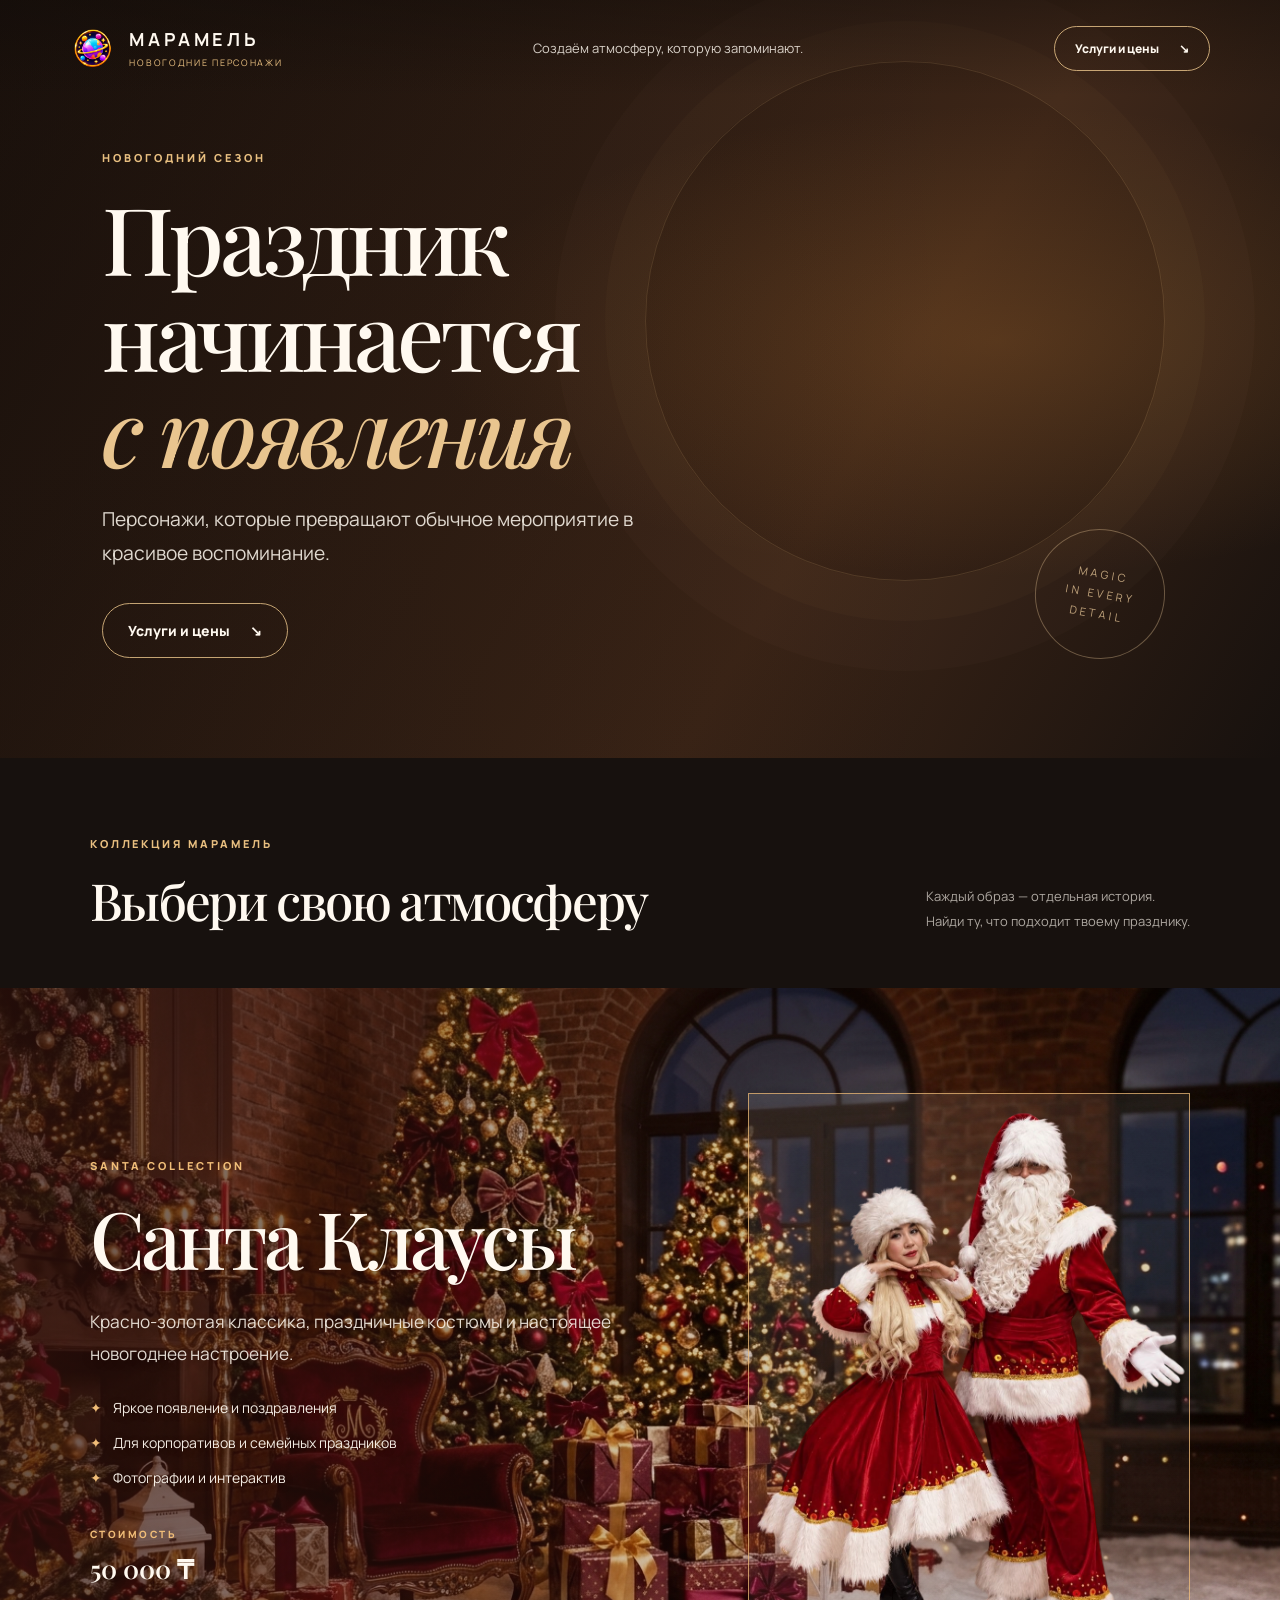
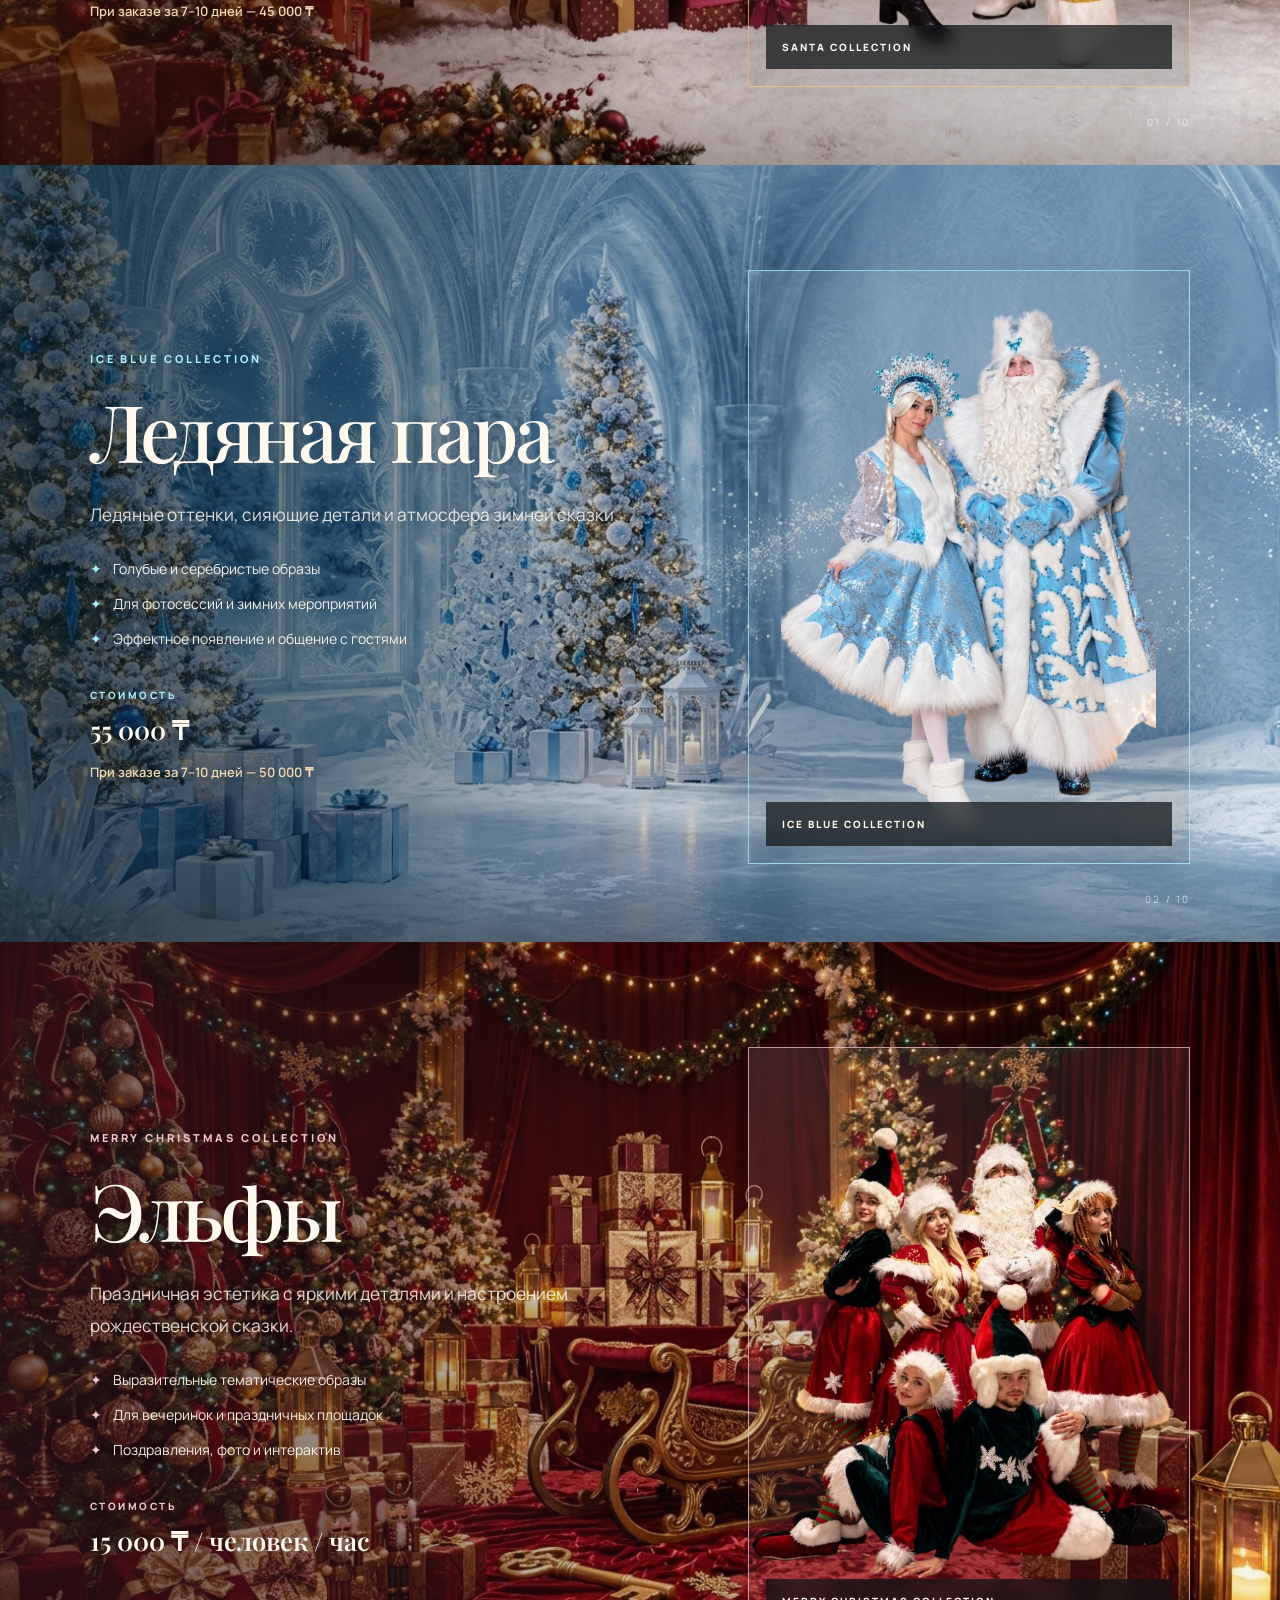
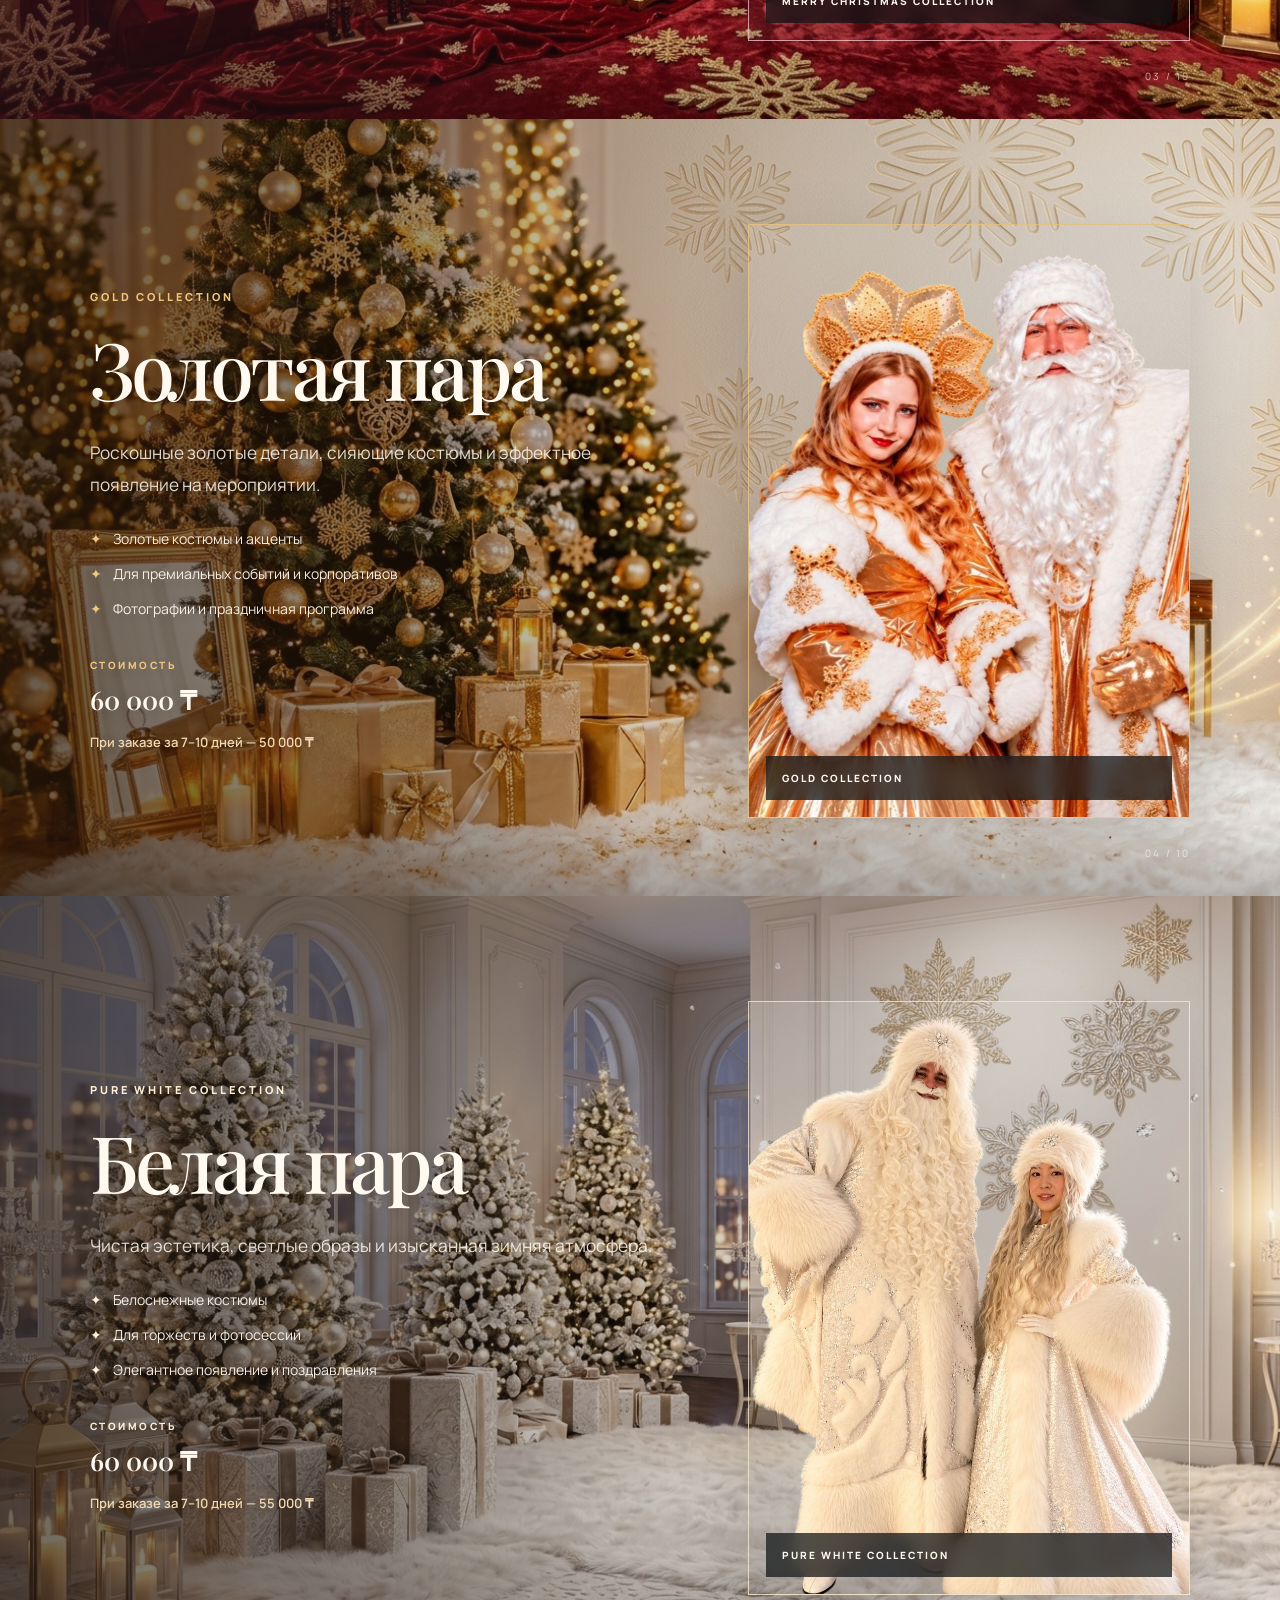
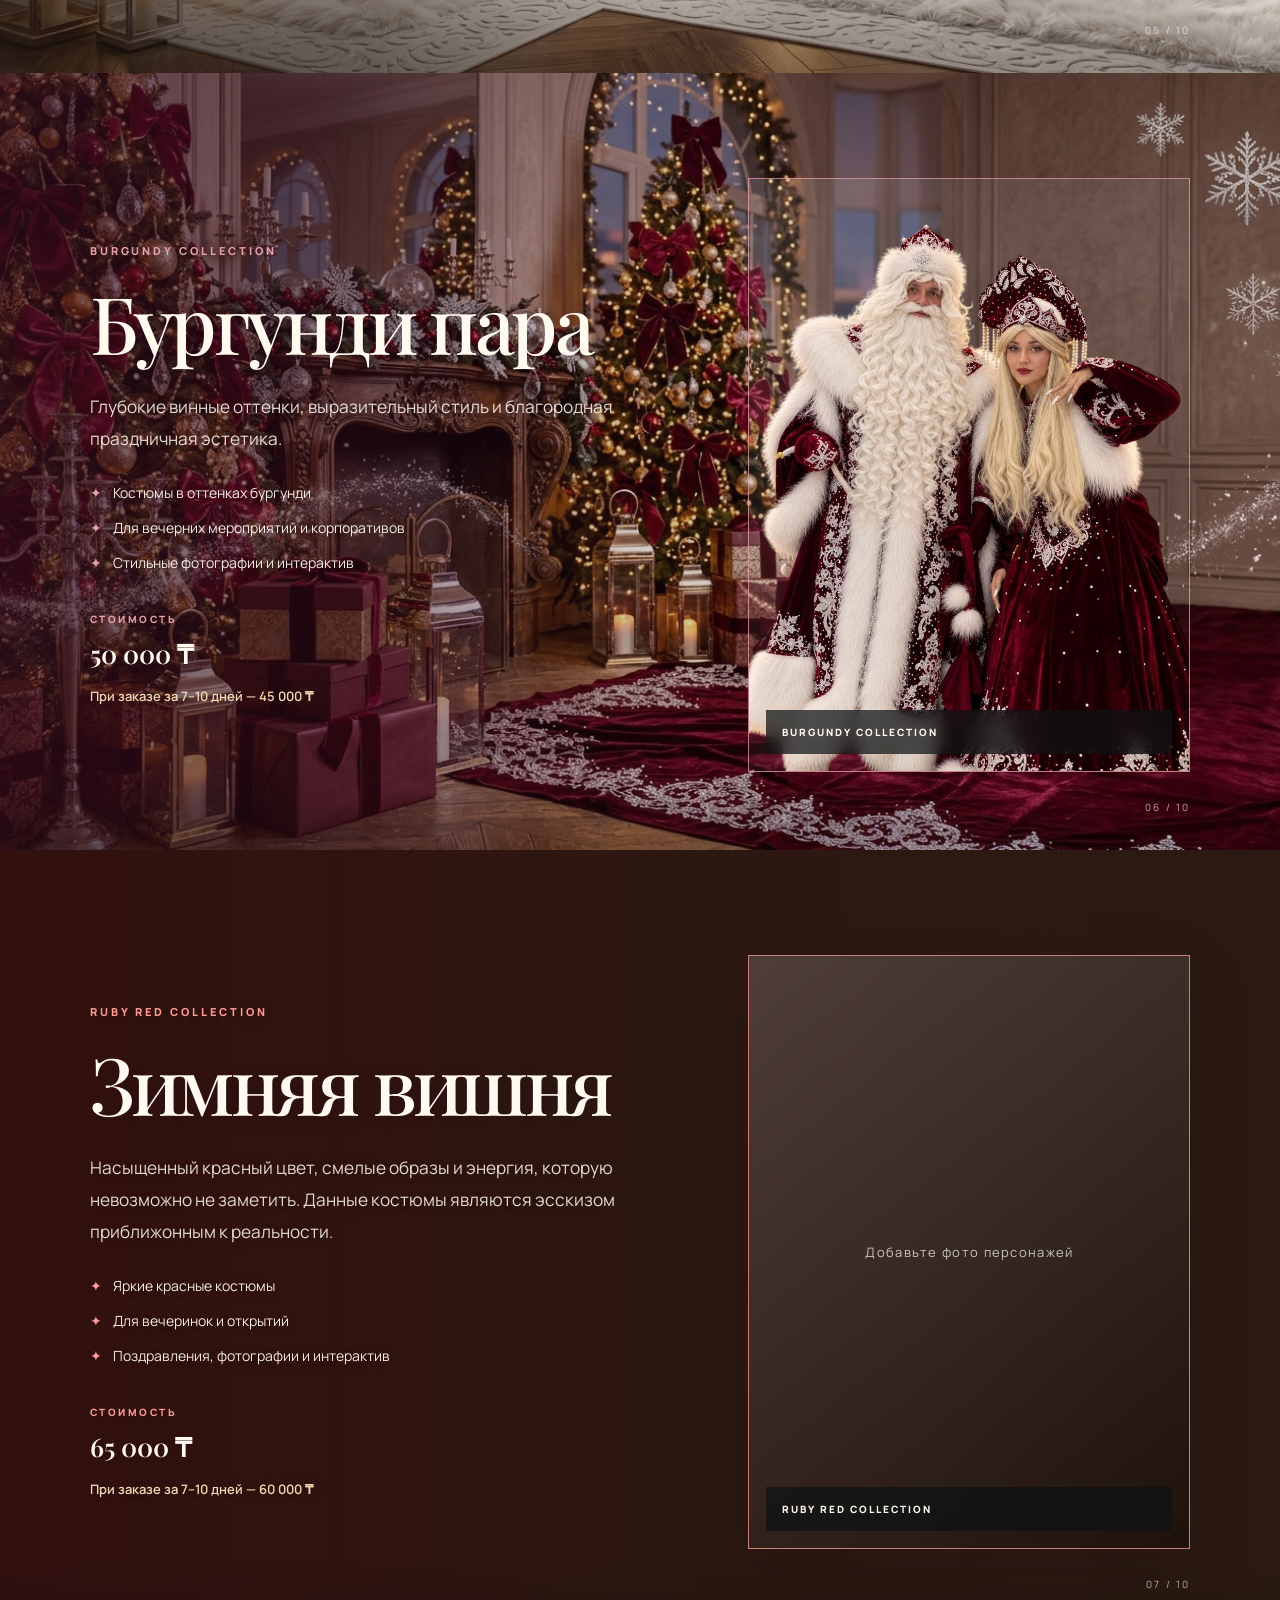
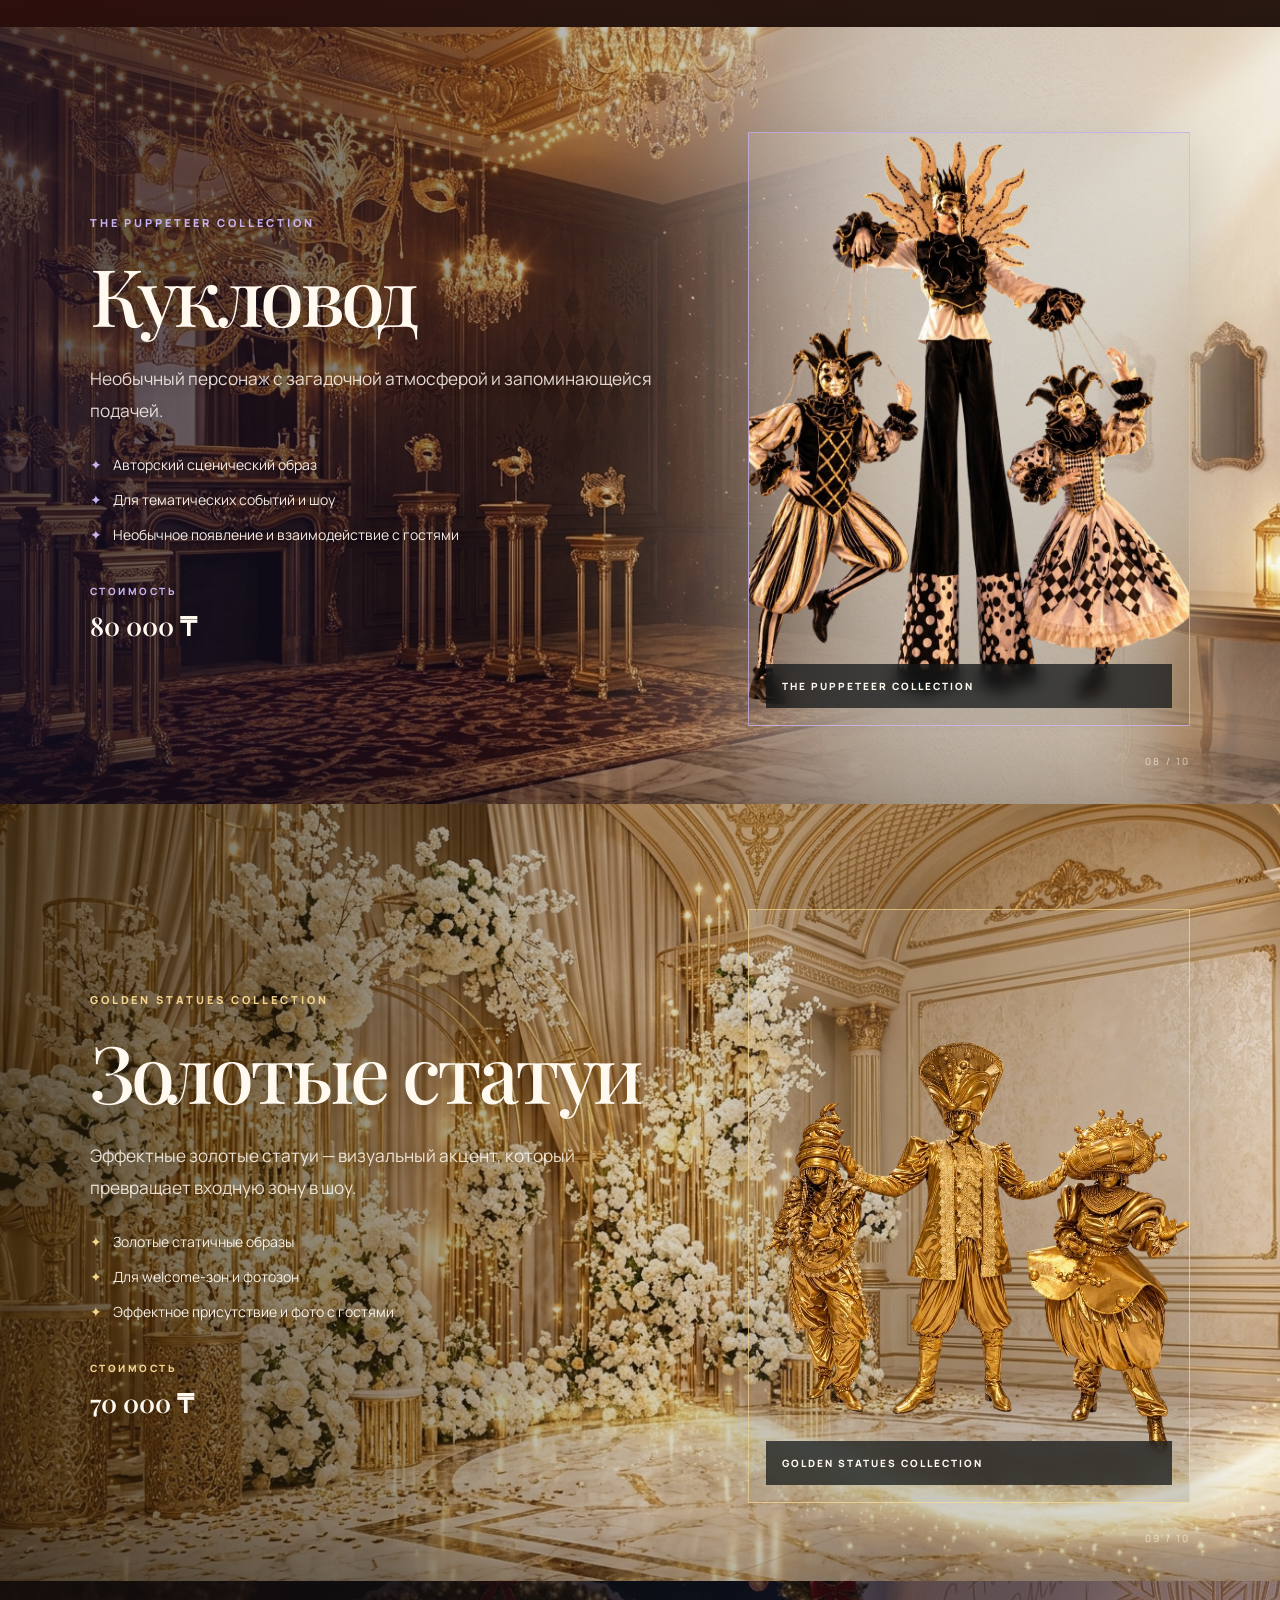
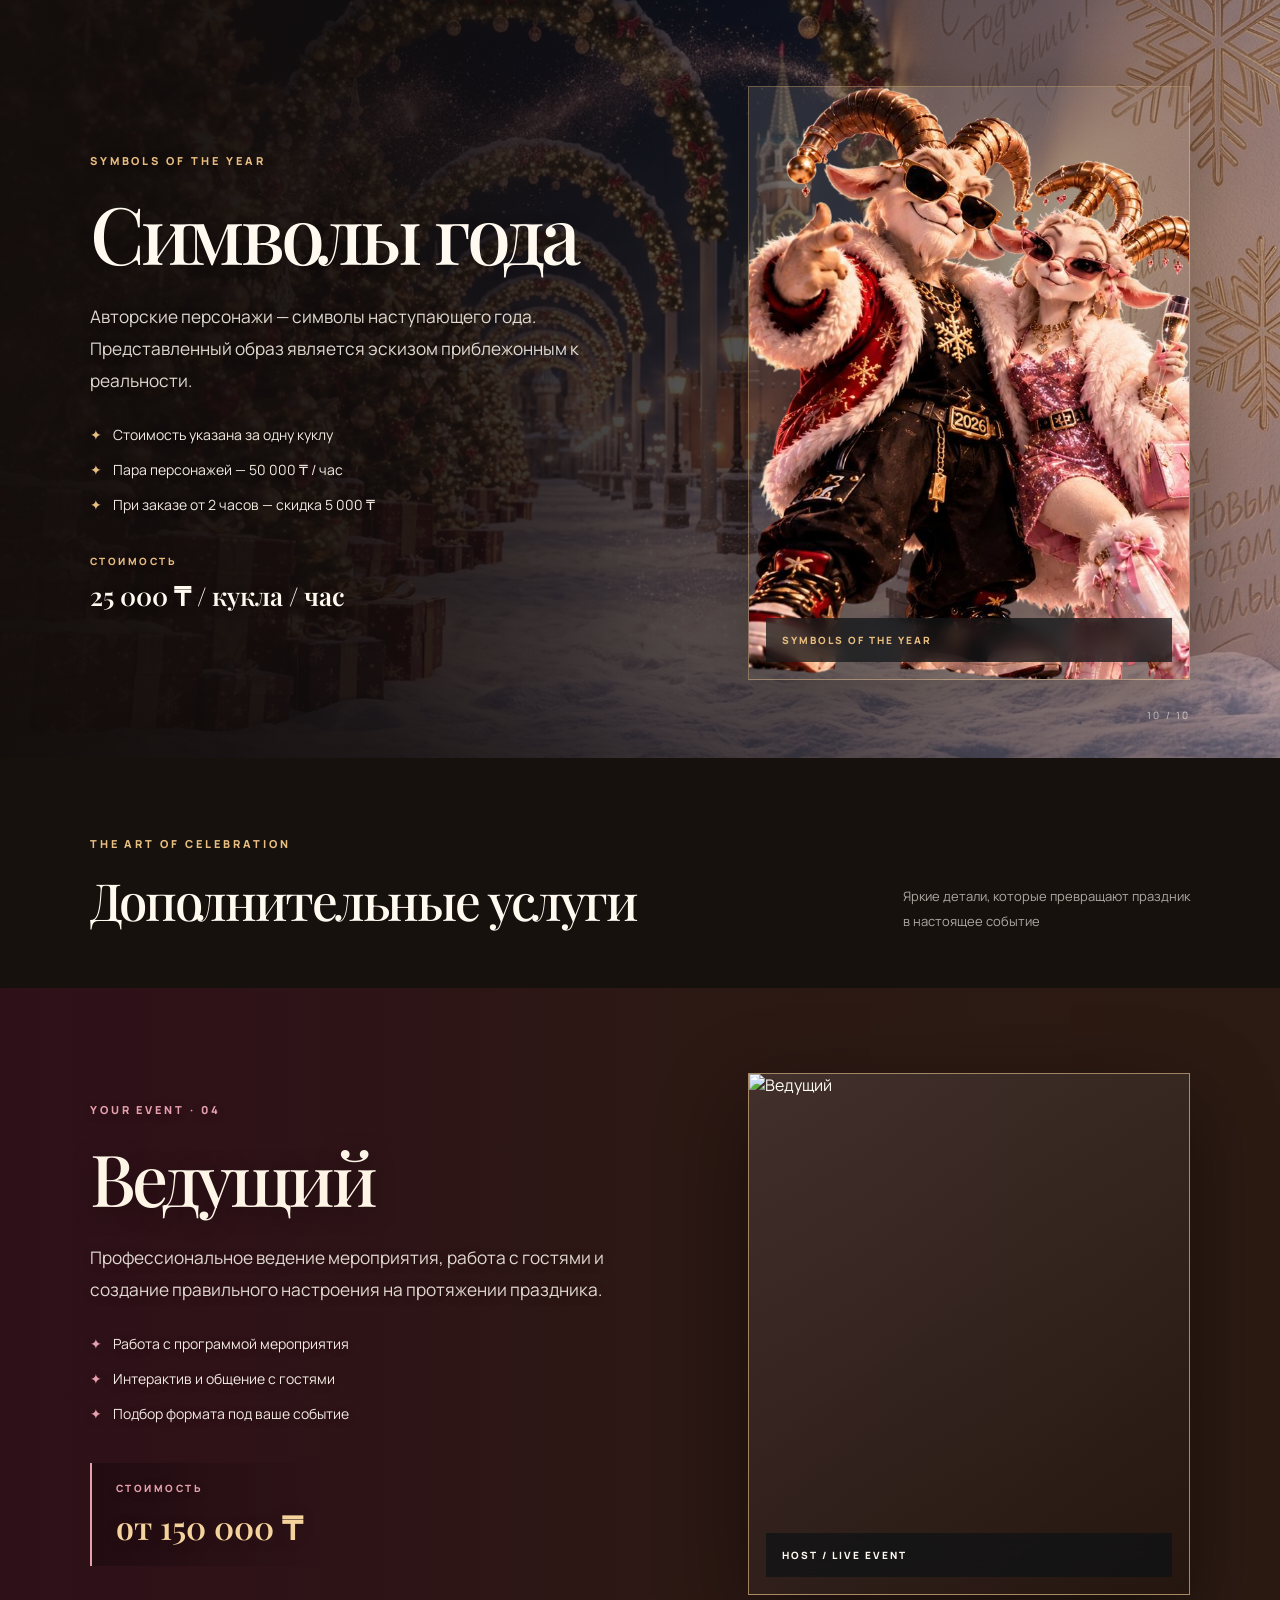
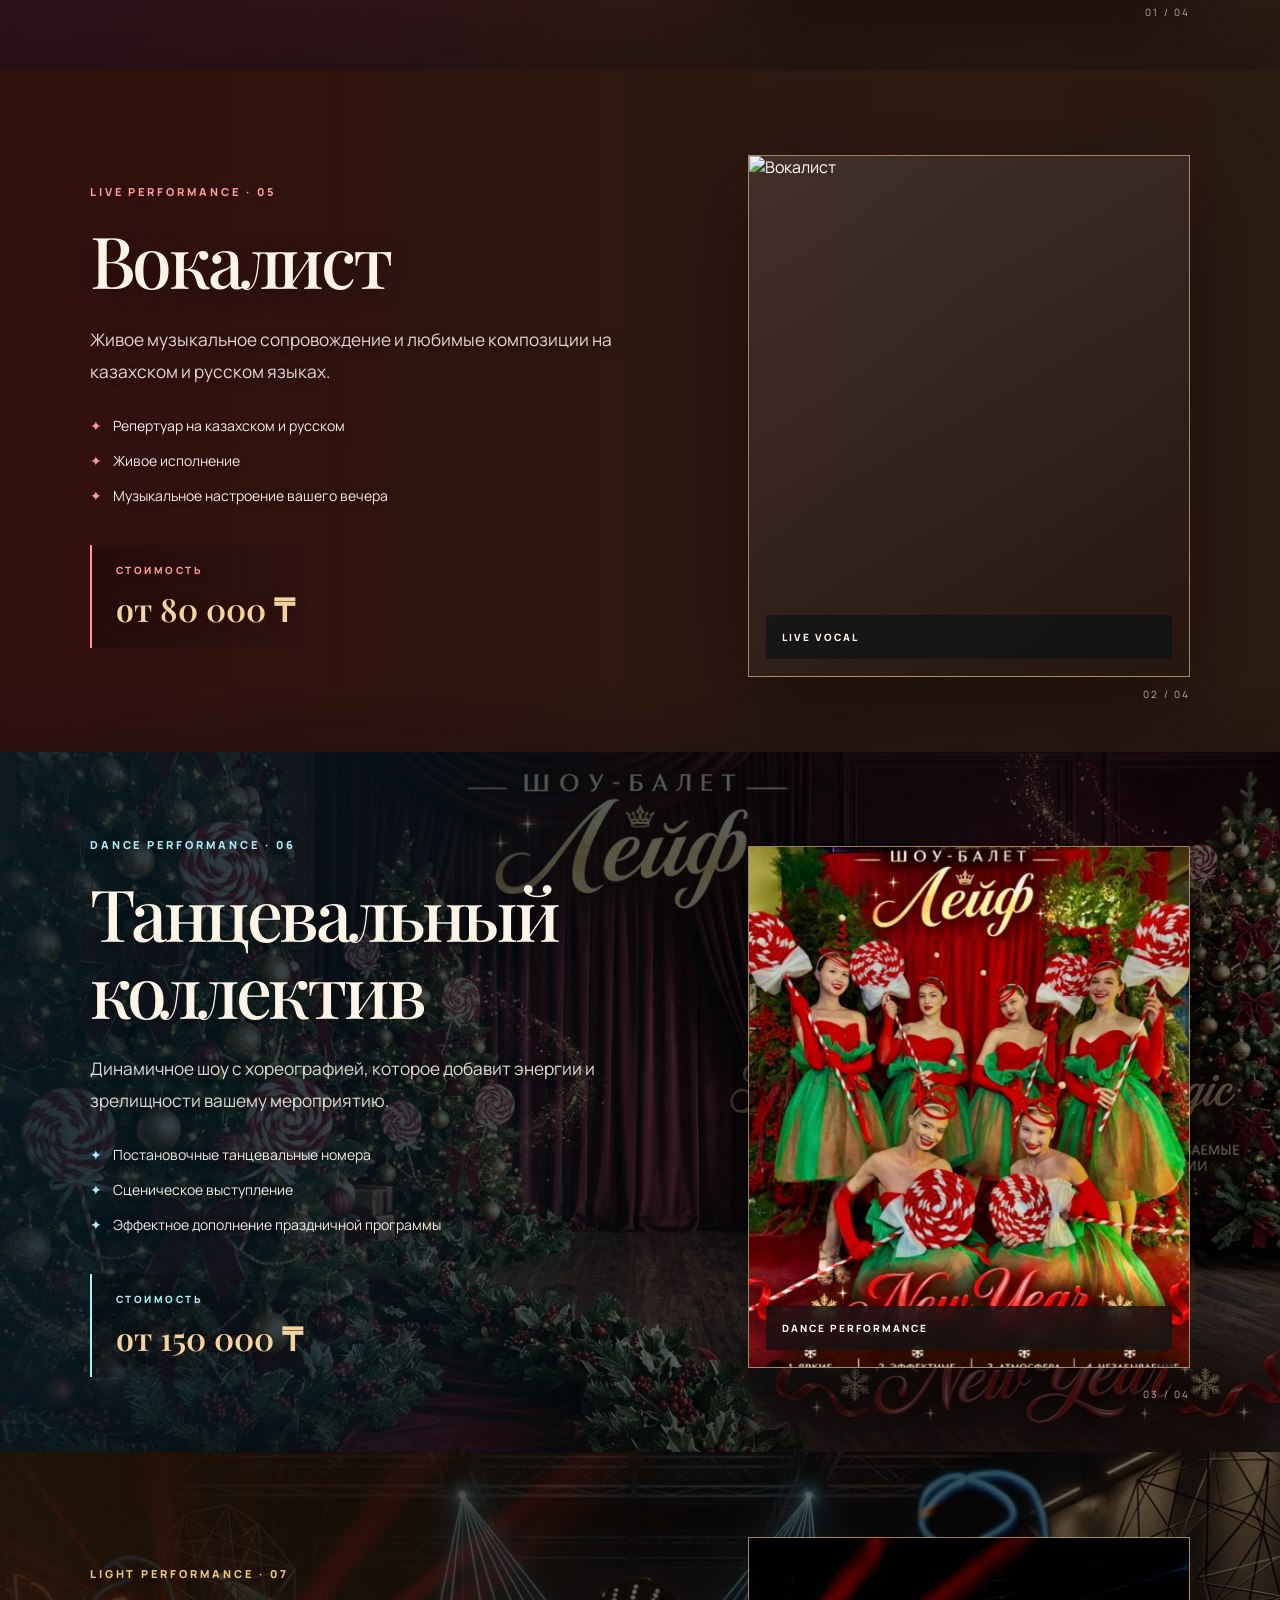
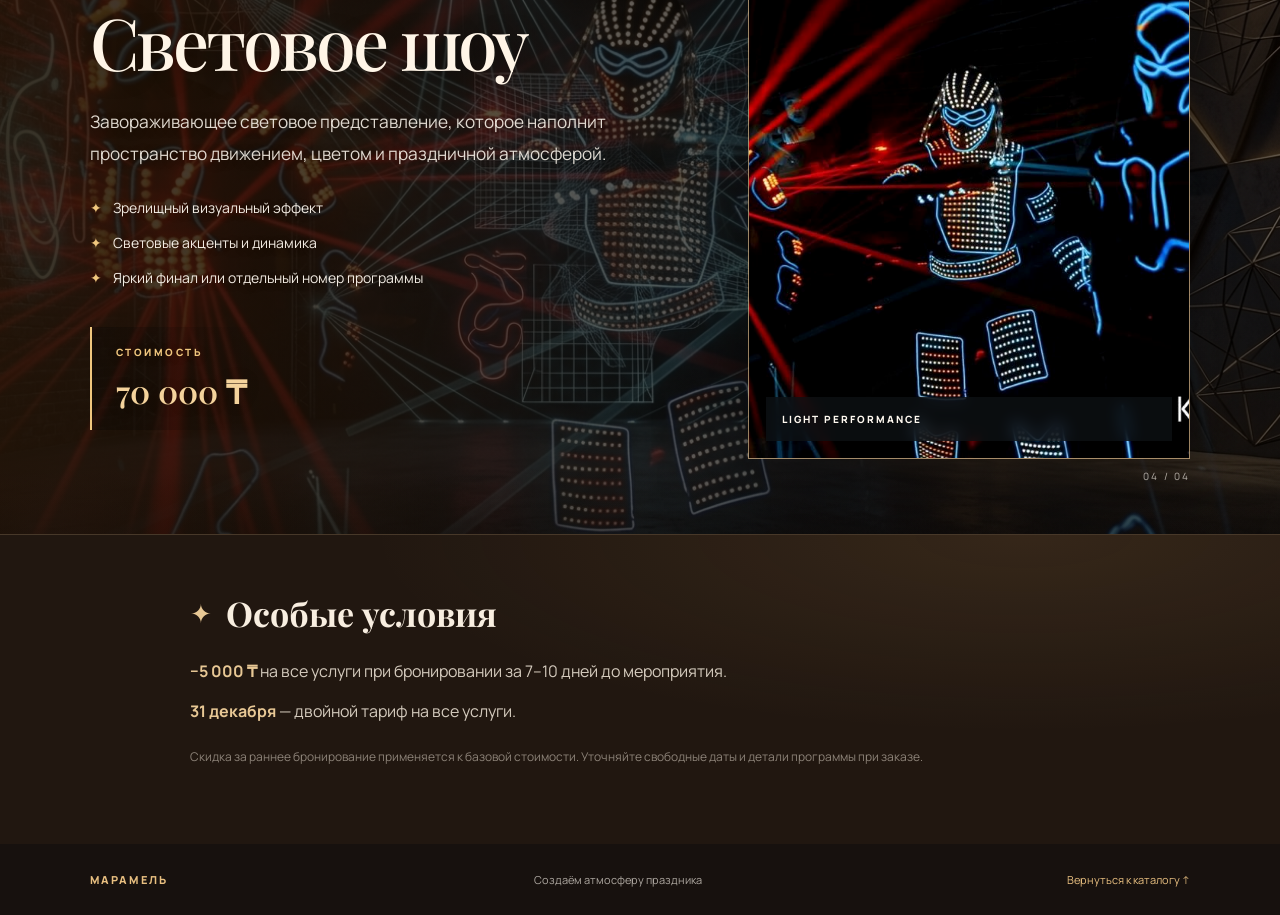
==== commit 3235b23b: "Update index.html" ====
--- a/index.html
+++ b/index.html
@@ -240,7 +240,7 @@
       <div class="section-content">
         <div class="section-copy">
           <p class="eyebrow">GOLD COLLECTION</p>
-          <h2>Золотая</h2>
+          <h2>Золотая пара</h2>
           <p class="description">Роскошные золотые детали, сияющие костюмы и эффектное появление на мероприятии.</p>
           <ul class="features">
             <li>Золотые костюмы и акценты</li><li>Для премиальных событий и корпоративов</li><li>Фотографии и праздничная программа</li>
@@ -267,7 +267,7 @@
       <div class="section-content">
         <div class="section-copy">
           <p class="eyebrow">PURE WHITE COLLECTION</p>
-          <h2>Белая</h2>
+          <h2>Белая пара</h2>
           <p class="description">Чистая эстетика, светлые образы и изысканная зимняя атмосфера.</p>
           <ul class="features">
             <li>Белоснежные костюмы</li><li>Для торжеств и фотосессий</li><li>Элегантное появление и поздравления</li>
@@ -294,7 +294,7 @@
       <div class="section-content">
         <div class="section-copy">
           <p class="eyebrow">BURGUNDY COLLECTION</p>
-          <h2>Бургунди</h2>
+          <h2>Бургунди пара</h2>
           <p class="description">Глубокие винные оттенки, выразительный стиль и благородная праздничная эстетика.</p>
           <ul class="features">
             <li>Костюмы в оттенках бургунди</li><li>Для вечерних мероприятий и корпоративов</li><li>Стильные фотографии и интерактив</li>
@@ -321,7 +321,7 @@
       <div class="section-content">
         <div class="section-copy">
           <p class="eyebrow">RUBY RED COLLECTION</p>
-          <h2>Красная пара</h2>
+          <h2>Зимняя вишня</h2>
           <p class="description">Насыщенный красный цвет, смелые образы и энергия, которую невозможно не заметить. Данные костюмы являются эсскизом приближонным к реальности.</p>
           <ul class="features">
             <li>Яркие красные костюмы</li><li>Для вечеринок и открытий</li><li>Поздравления, фотографии и интерактив</li>
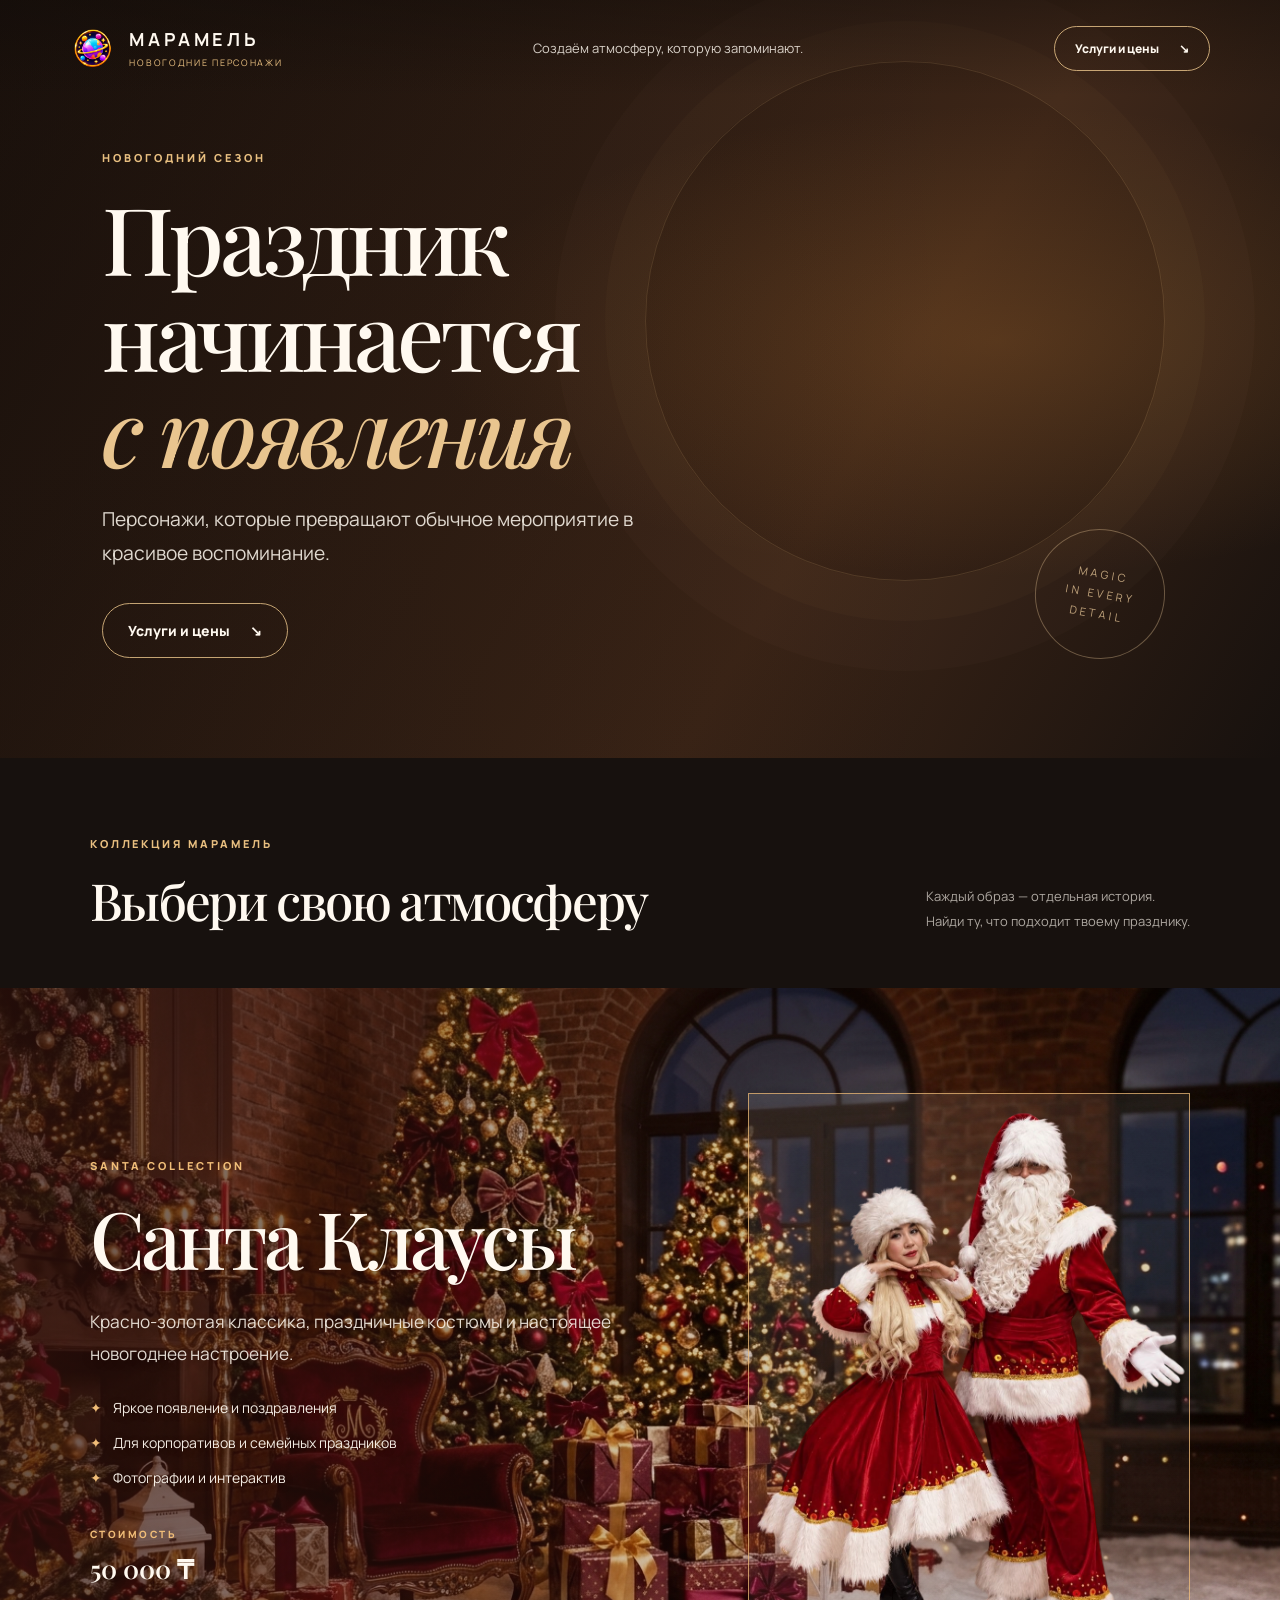
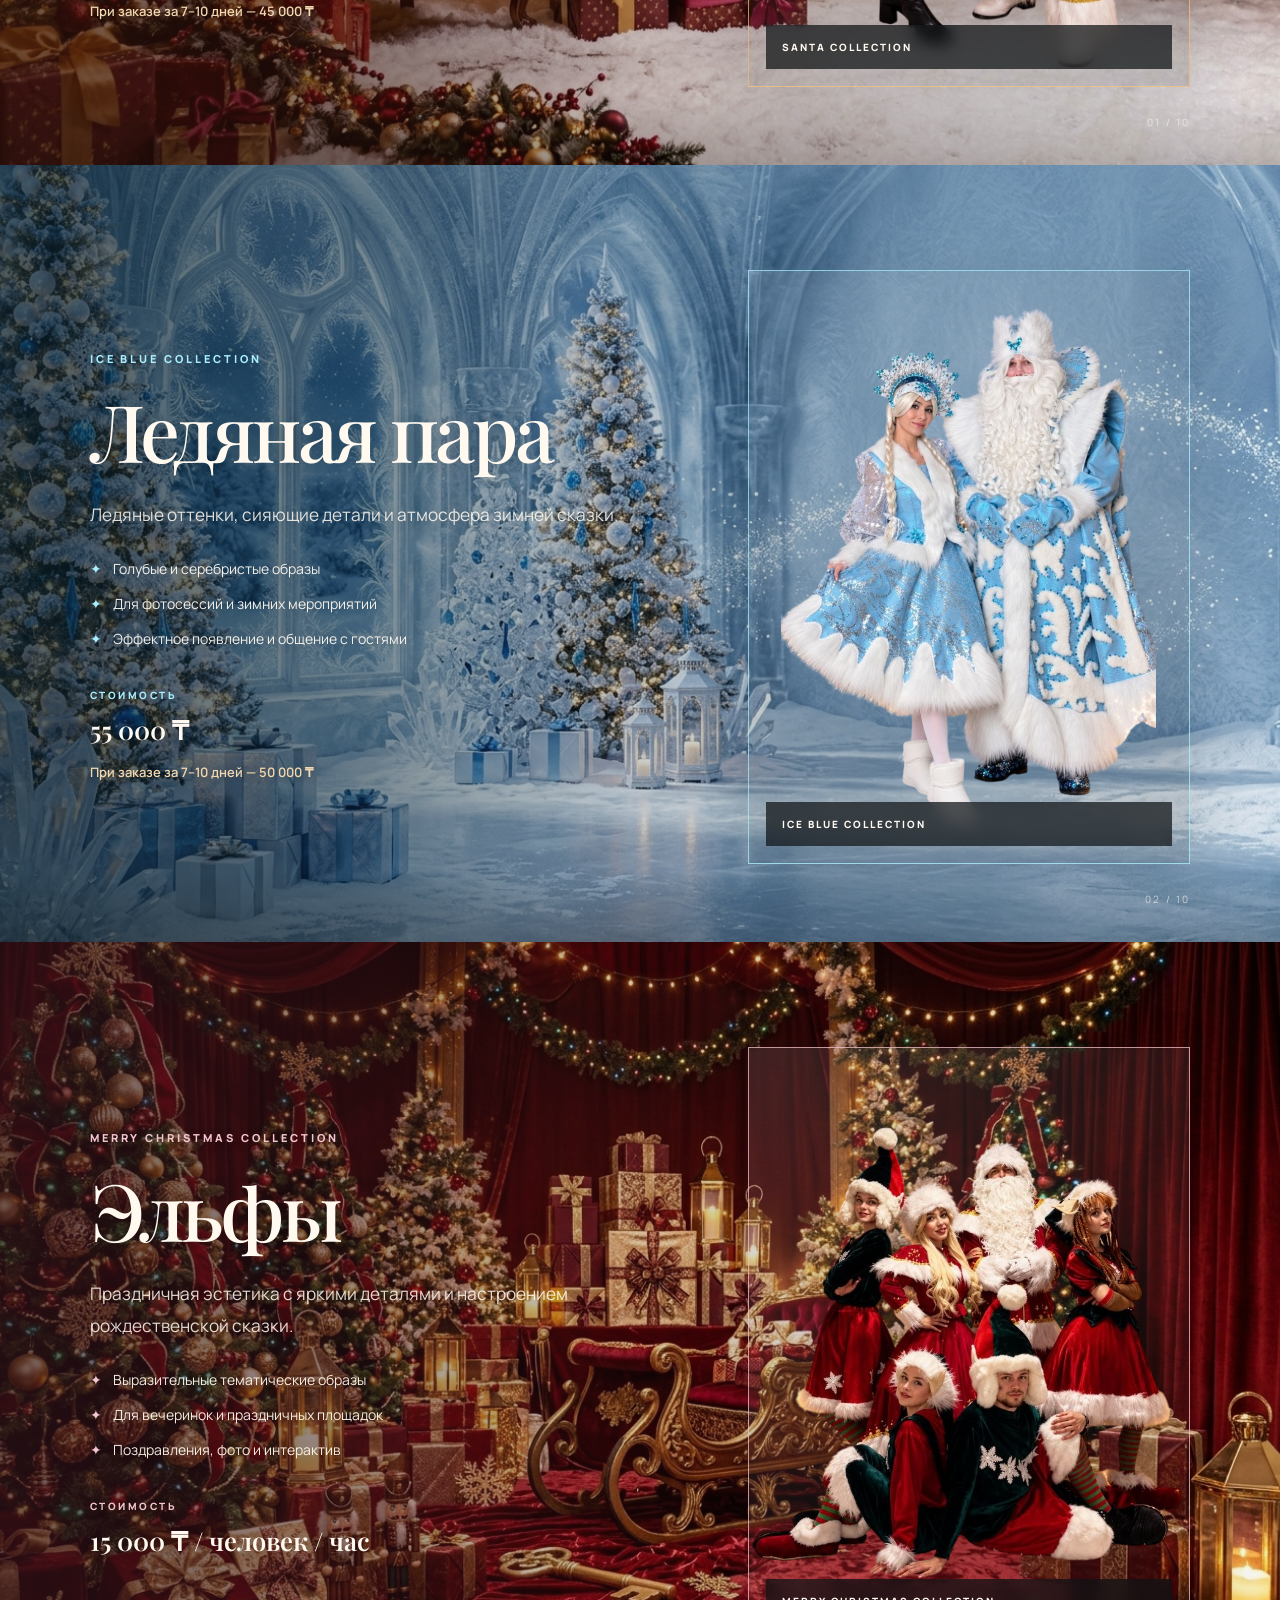
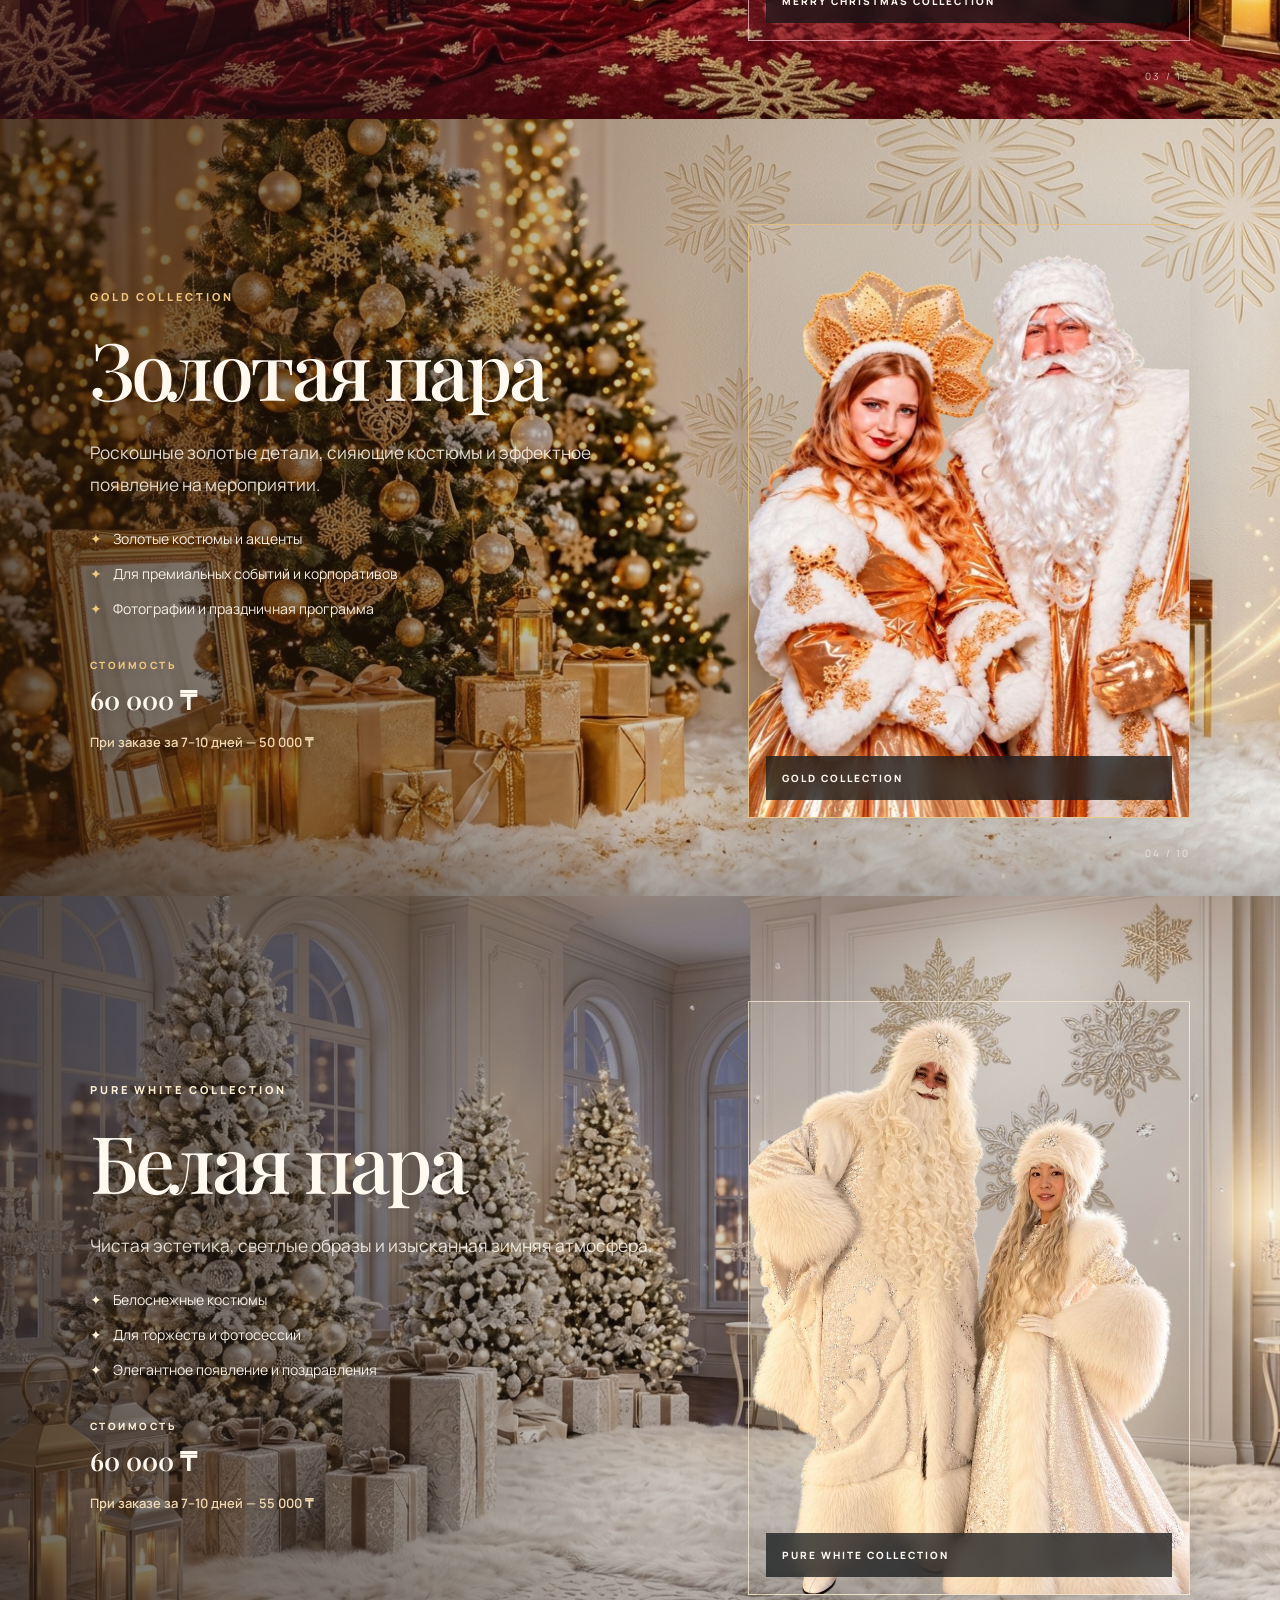
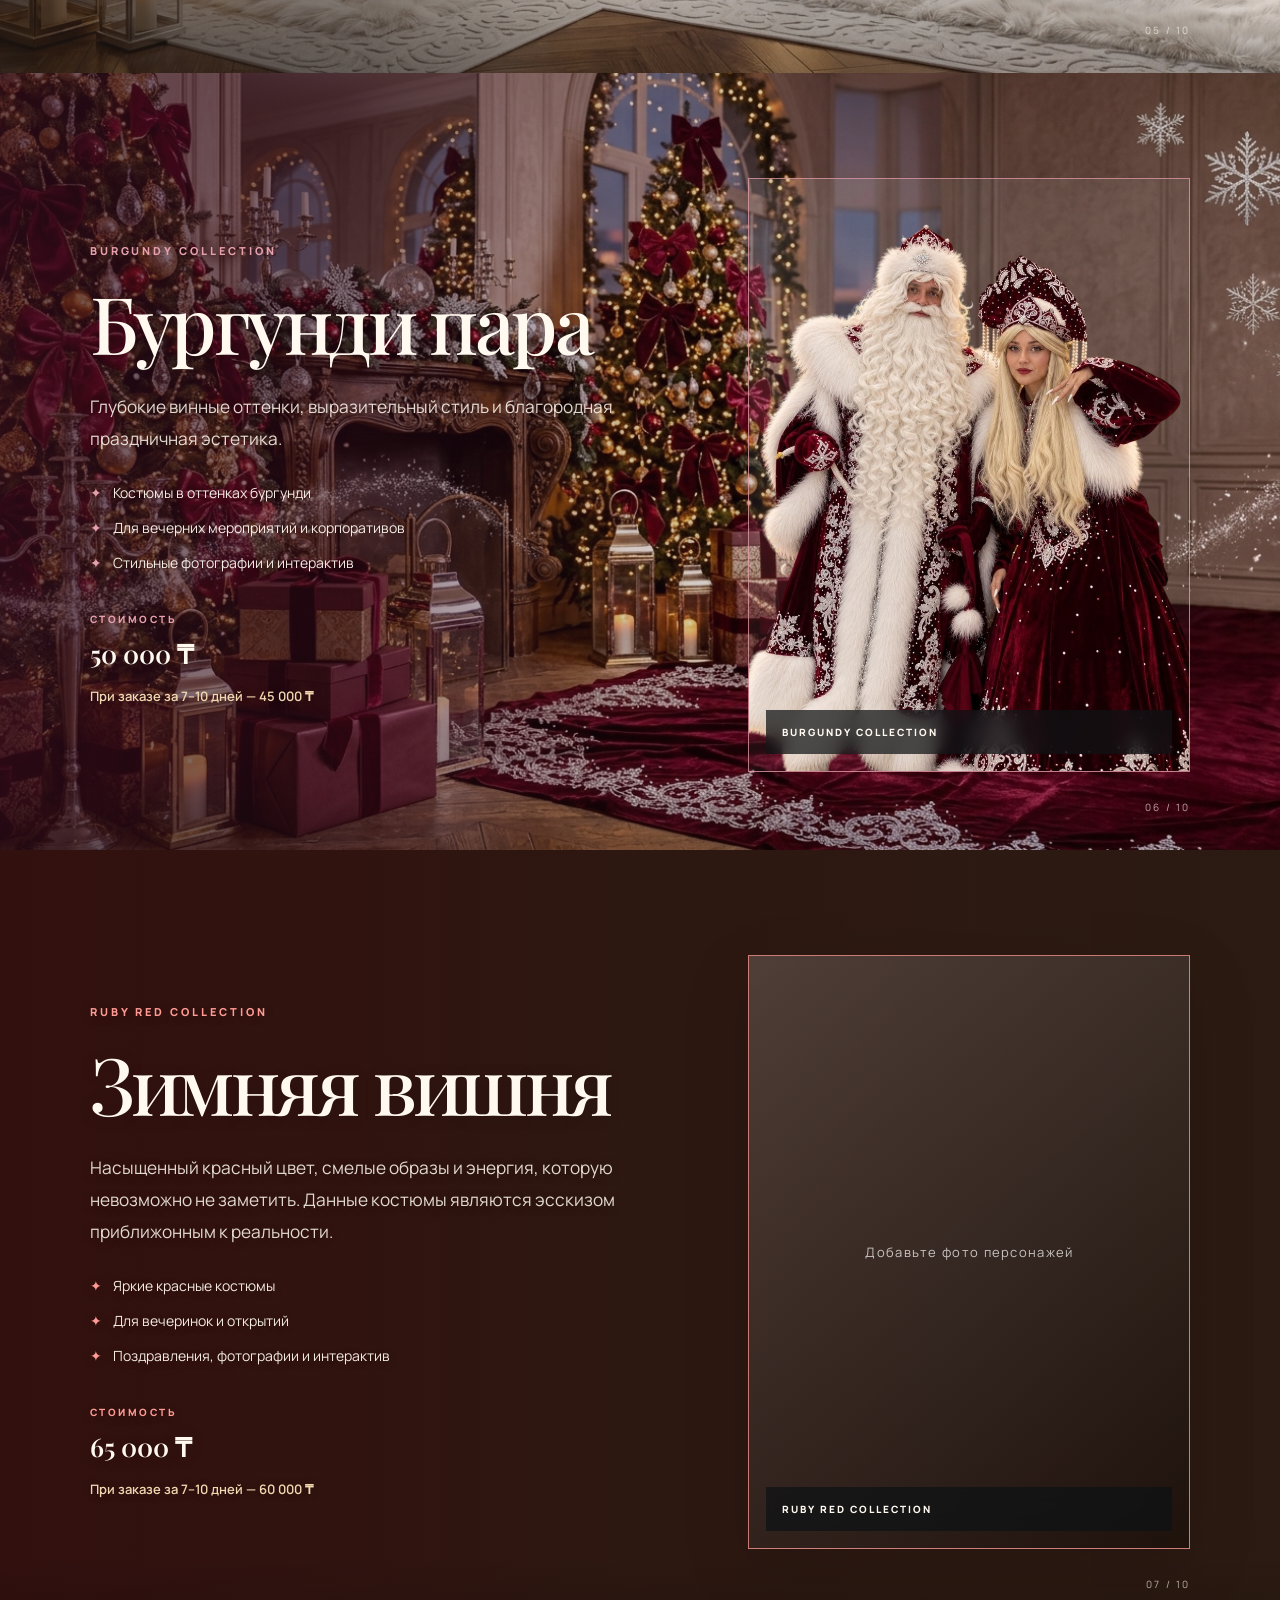
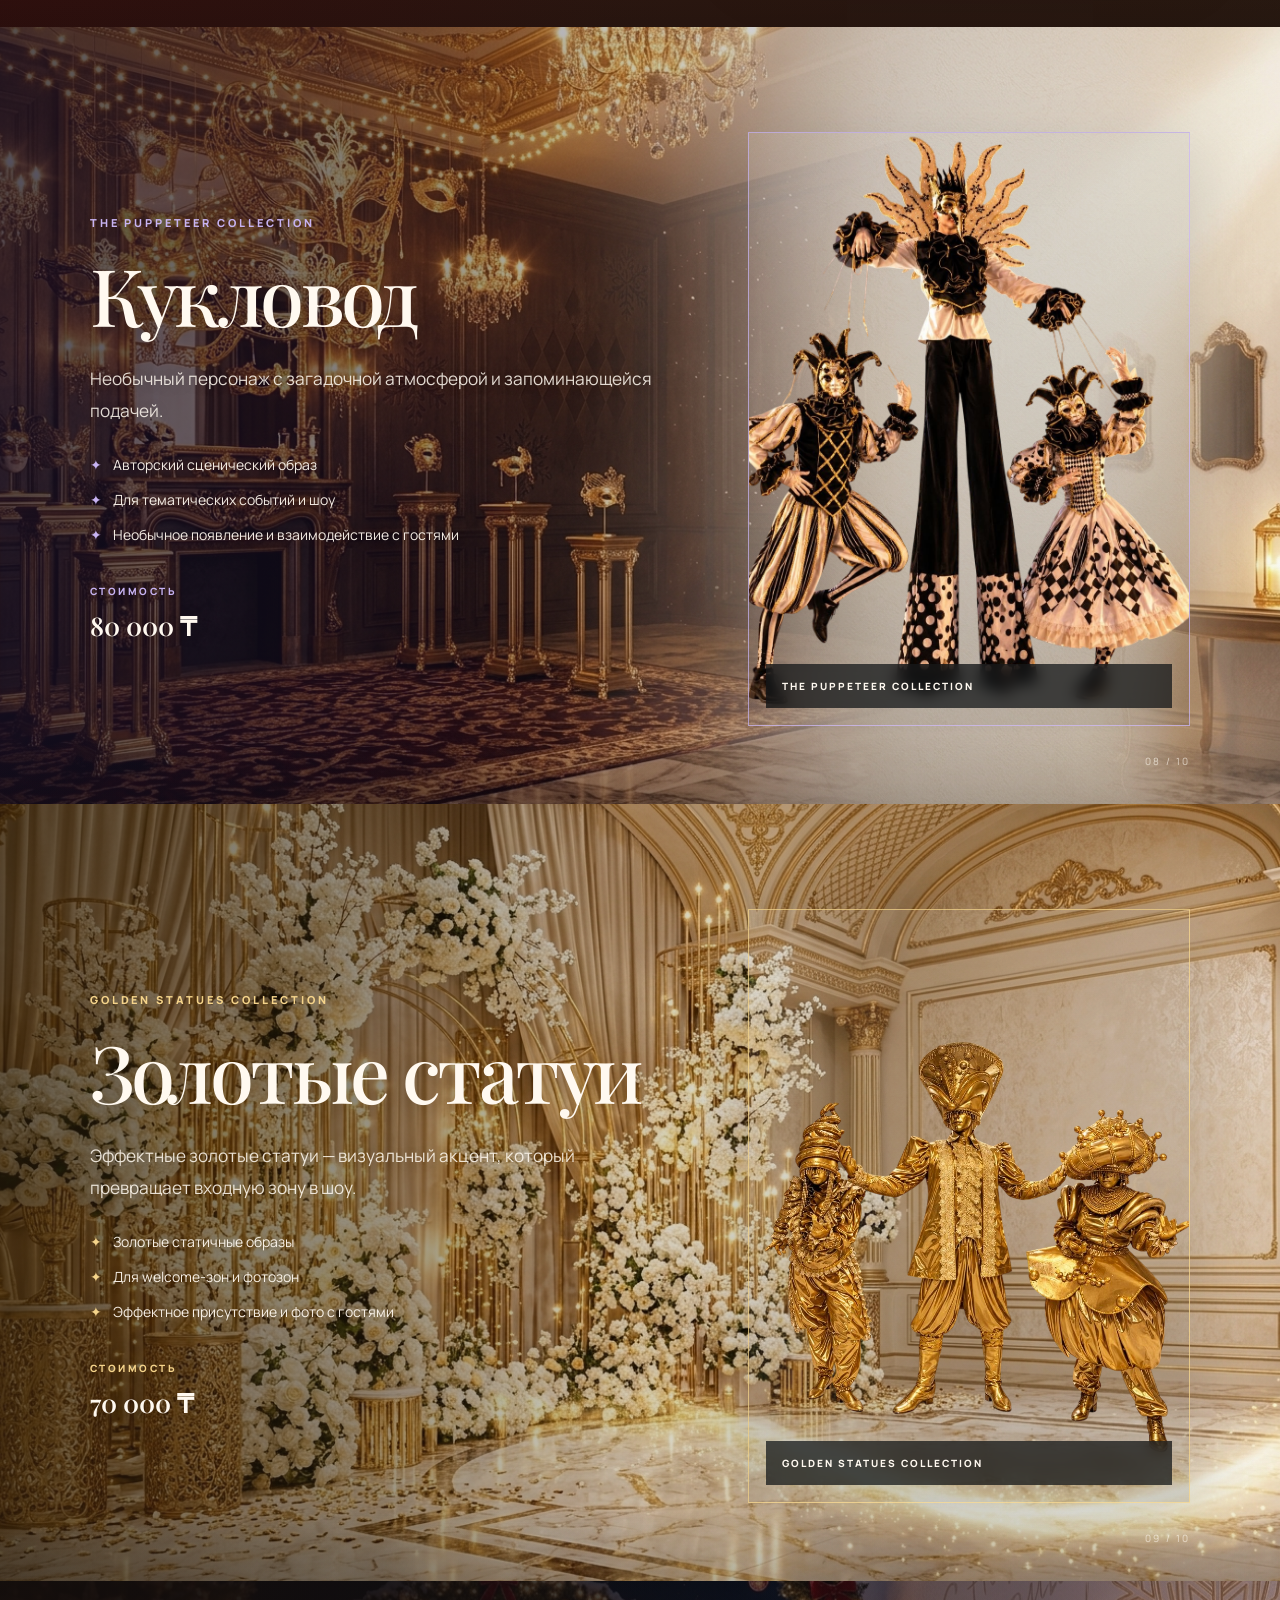
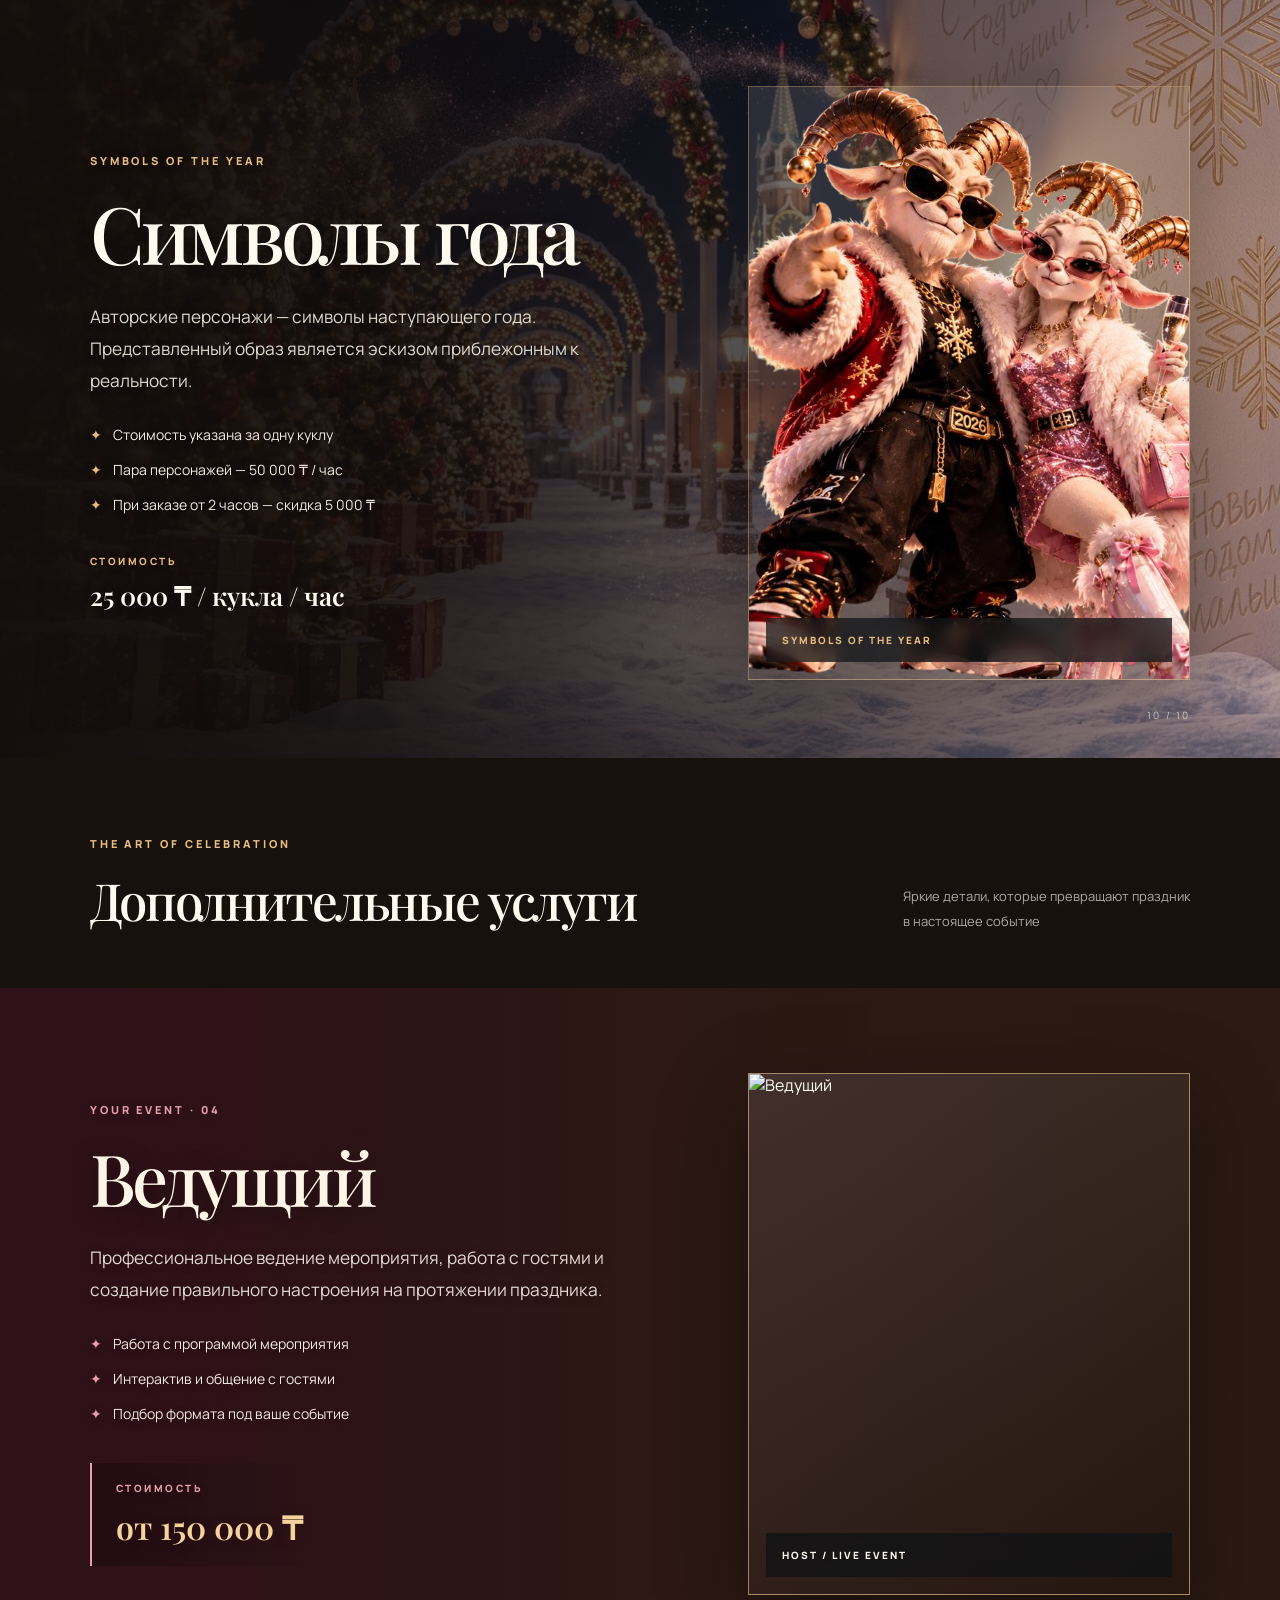
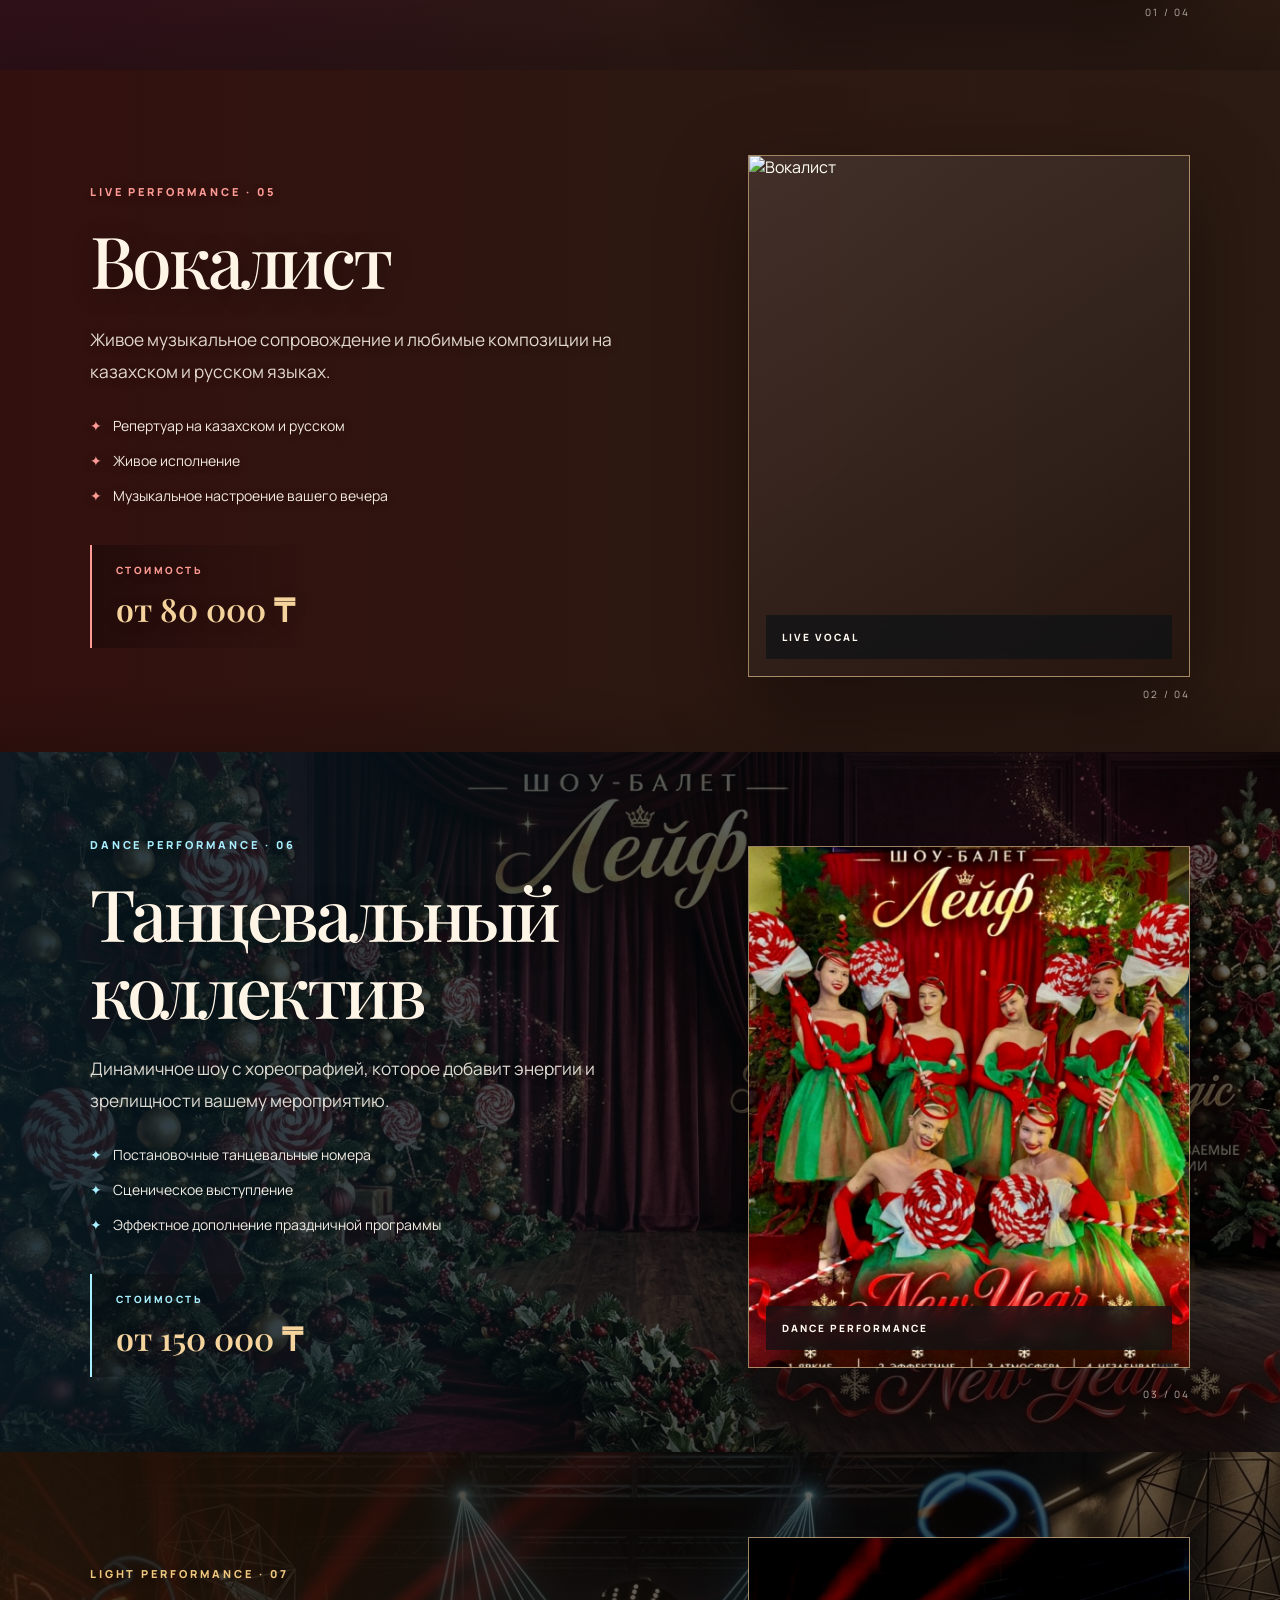
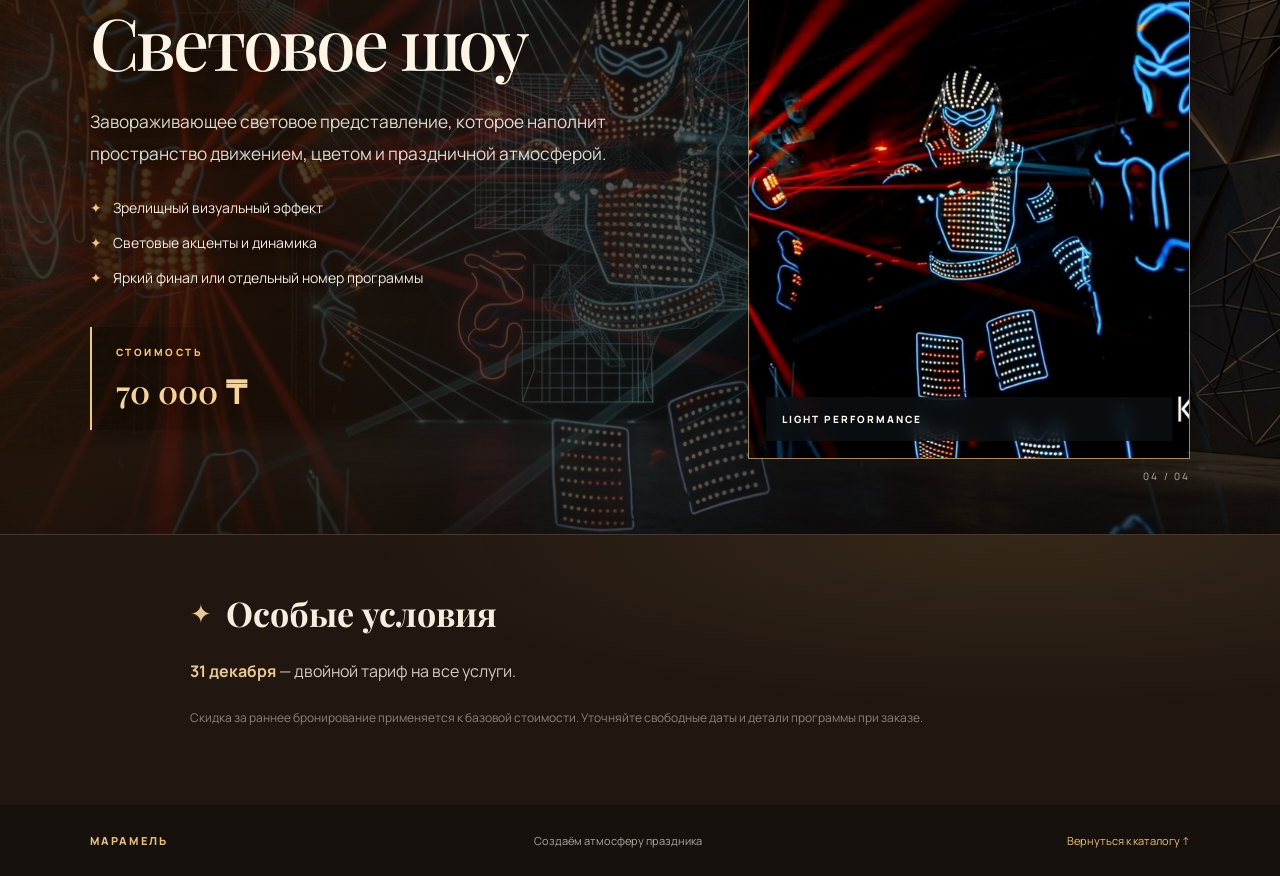
==== commit de4b6cc2: "Update index.html" ====
--- a/index.html
+++ b/index.html
@@ -429,14 +429,14 @@
     <section class="catalog-section extra-service theme-burgundy">
       <div class="section-backdrop" style="background-image:url('images/background-host.jpg')" aria-hidden="true"></div><div class="section-content">
         <div class="section-copy"><p class="eyebrow">YOUR EVENT · 04</p><h2>Ведущий</h2><p class="description">Профессиональное ведение мероприятия, работа с гостями и создание правильного настроения на протяжении праздника.</p><ul class="features"><li>Работа с программой мероприятия</li><li>Интерактив и общение с гостями</li><li>Подбор формата под ваше событие</li></ul><div class="section-bottom"><div class="price"><span>СТОИМОСТЬ</span><strong>от 150 000 ₸</strong></div></div></div>
-        <figure class="character-card service-photo"><img src="images/service-host.jpg" alt="Ведущий" loading="lazy"><figcaption class="card-label">HOST / LIVE EVENT</figcaption></figure><span class="section-number">01 / 04</span>
+        <figure class="character-card service-photo"><img src="images/service-host.png" alt="Ведущий" loading="lazy"><figcaption class="card-label">HOST / LIVE EVENT</figcaption></figure><span class="section-number">01 / 04</span>
       </div>
     </section>
 
     <section class="catalog-section extra-service theme-red">
       <div class="section-backdrop" style="background-image:url('images/background-vocal.jpg')" aria-hidden="true"></div><div class="section-content">
         <div class="section-copy"><p class="eyebrow">LIVE PERFORMANCE · 05</p><h2>Вокалист</h2><p class="description">Живое музыкальное сопровождение и любимые композиции на казахском и русском языках.</p><ul class="features"><li>Репертуар на казахском и русском</li><li>Живое исполнение</li><li>Музыкальное настроение вашего вечера</li></ul><div class="section-bottom"><div class="price"><span>СТОИМОСТЬ</span><strong>от 80 000 ₸</strong></div></div></div>
-        <figure class="character-card service-photo"><img src="images/service-vocal.jpg" alt="Вокалист" loading="lazy"><figcaption class="card-label">LIVE VOCAL</figcaption></figure><span class="section-number">02 / 04</span>
+        <figure class="character-card service-photo"><img src="images/service-vocal.png" alt="Вокалист" loading="lazy"><figcaption class="card-label">LIVE VOCAL</figcaption></figure><span class="section-number">02 / 04</span>
       </div>
     </section>
 
@@ -456,7 +456,6 @@
 
     <section class="booking-notes">
       <div><span class="note-icon">✦</span><h2>Особые условия</h2></div>
-      <p><strong>−5 000 ₸</strong> на все услуги при бронировании за 7–10 дней до мероприятия.</p>
       <p><strong>31 декабря</strong> — двойной тариф на все услуги.</p>
       <p class="fine-print">Скидка за раннее бронирование применяется к базовой стоимости. Уточняйте свободные даты и детали программы при заказе.</p>
     </section>
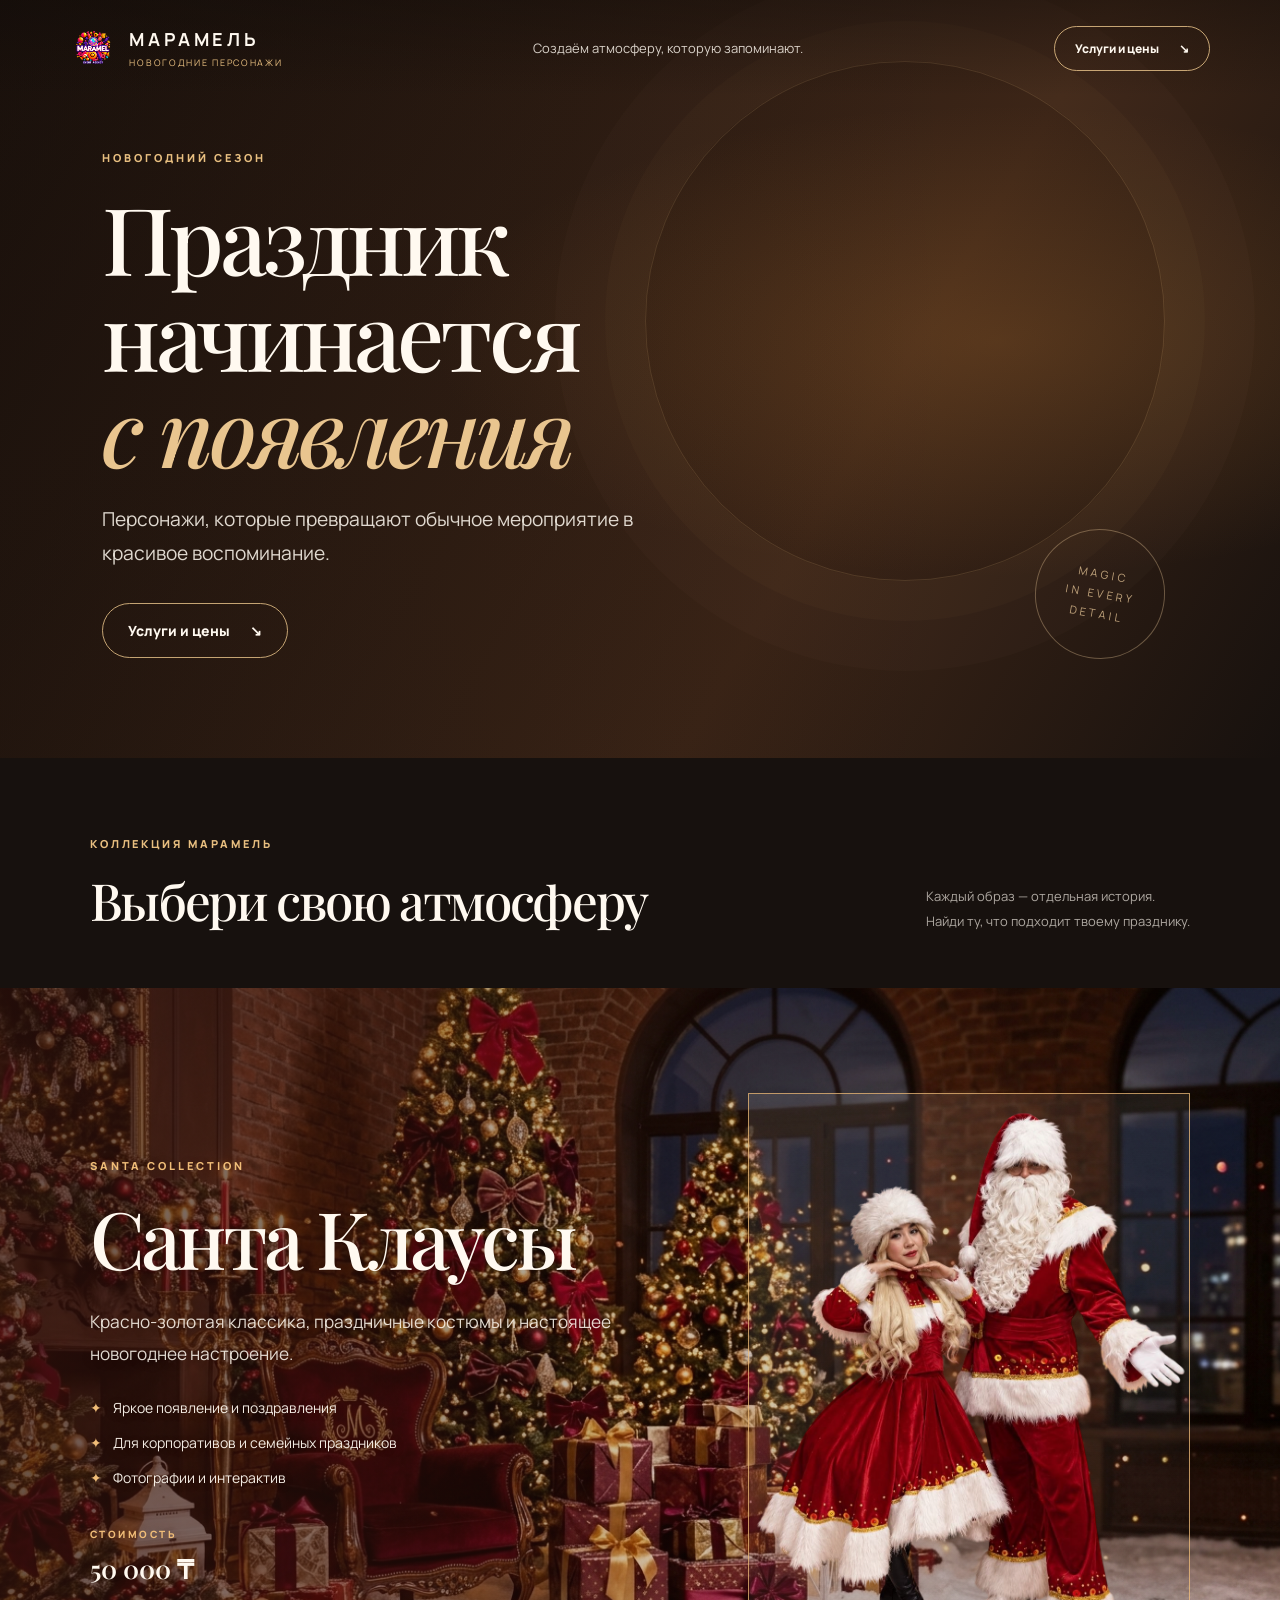
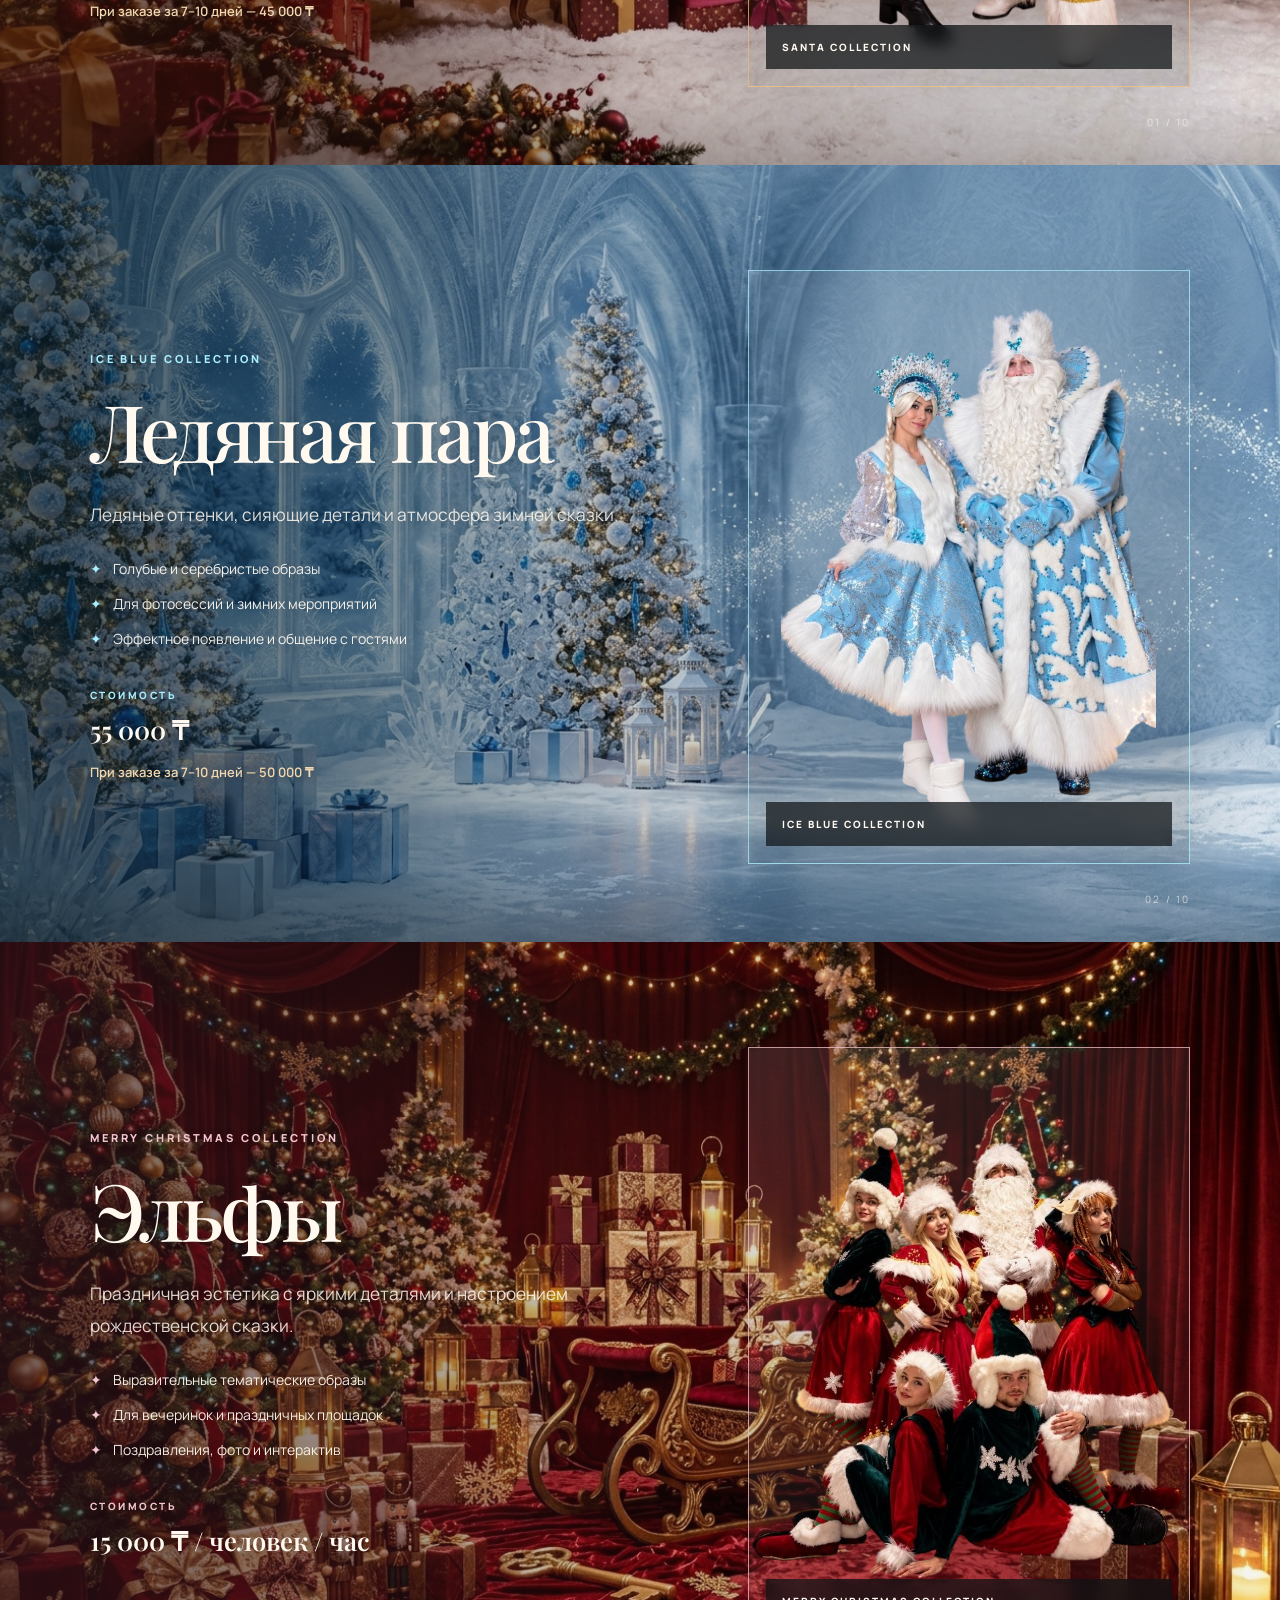
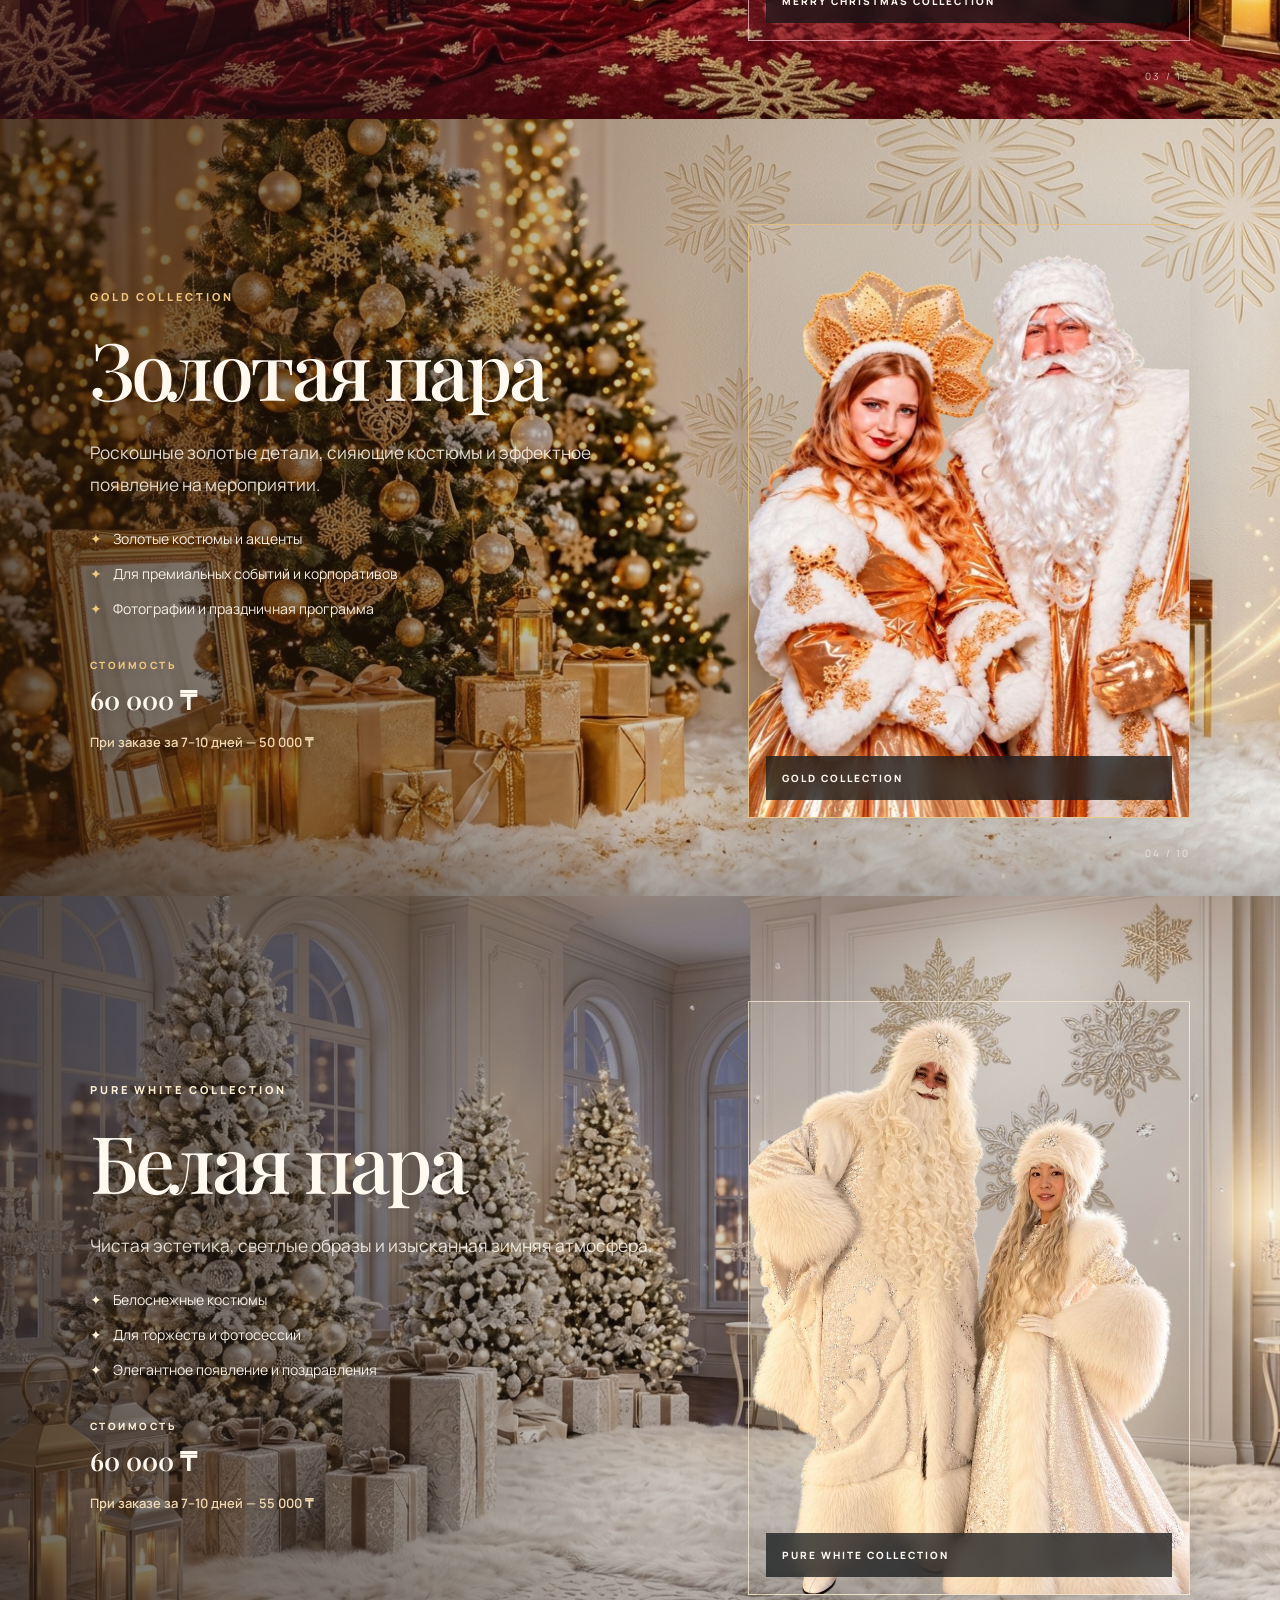
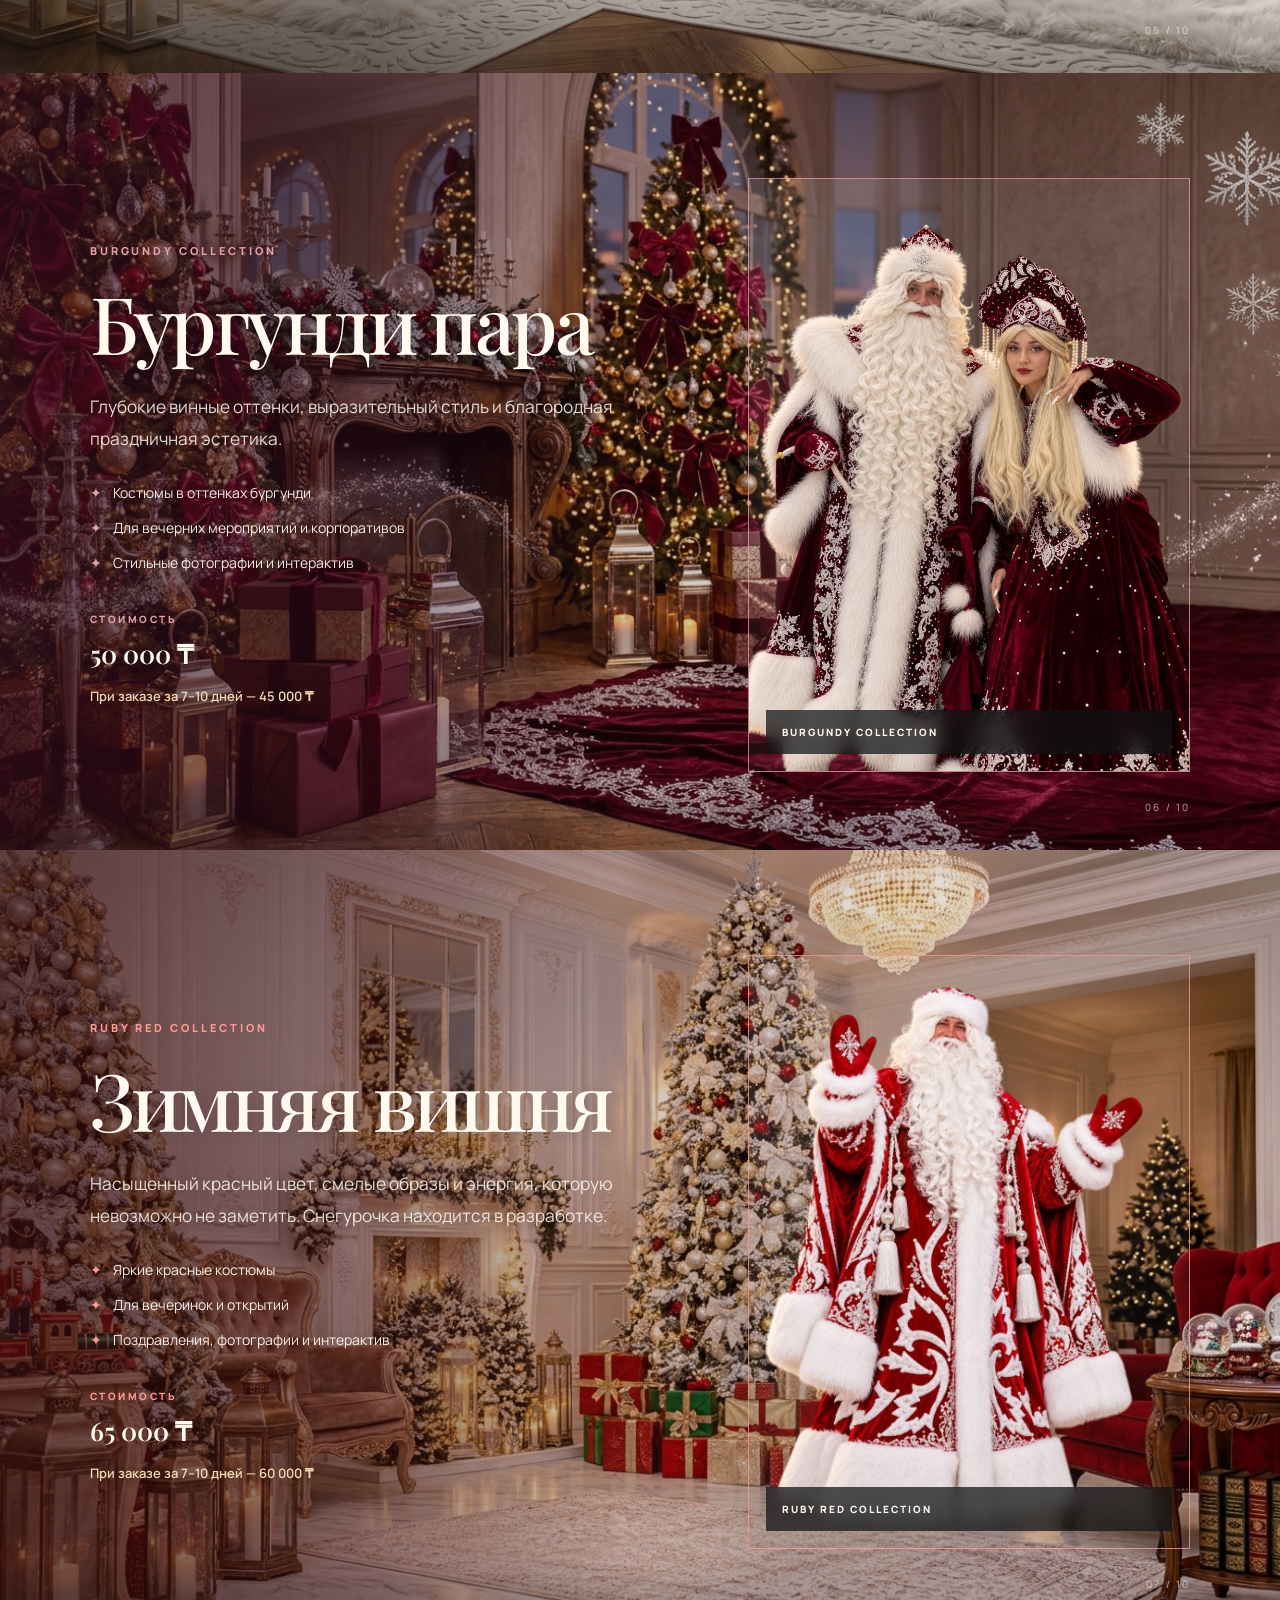
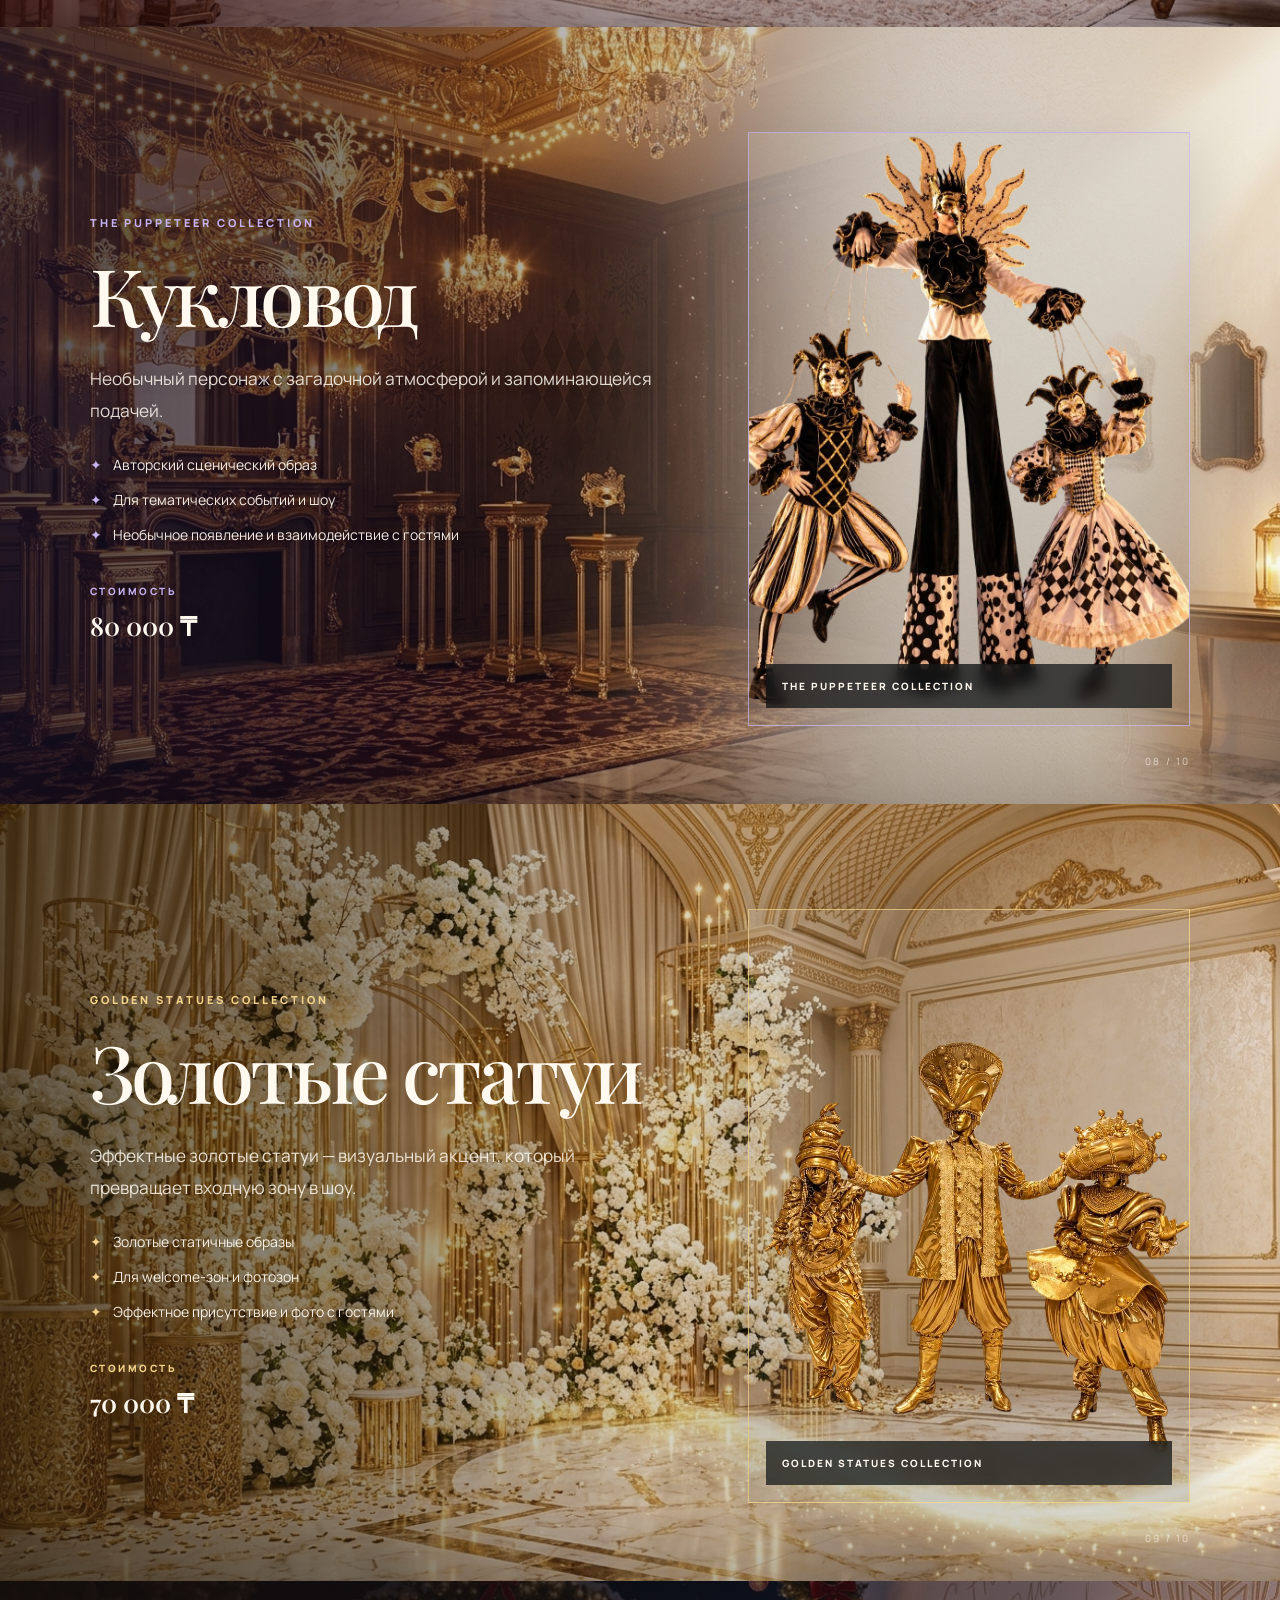
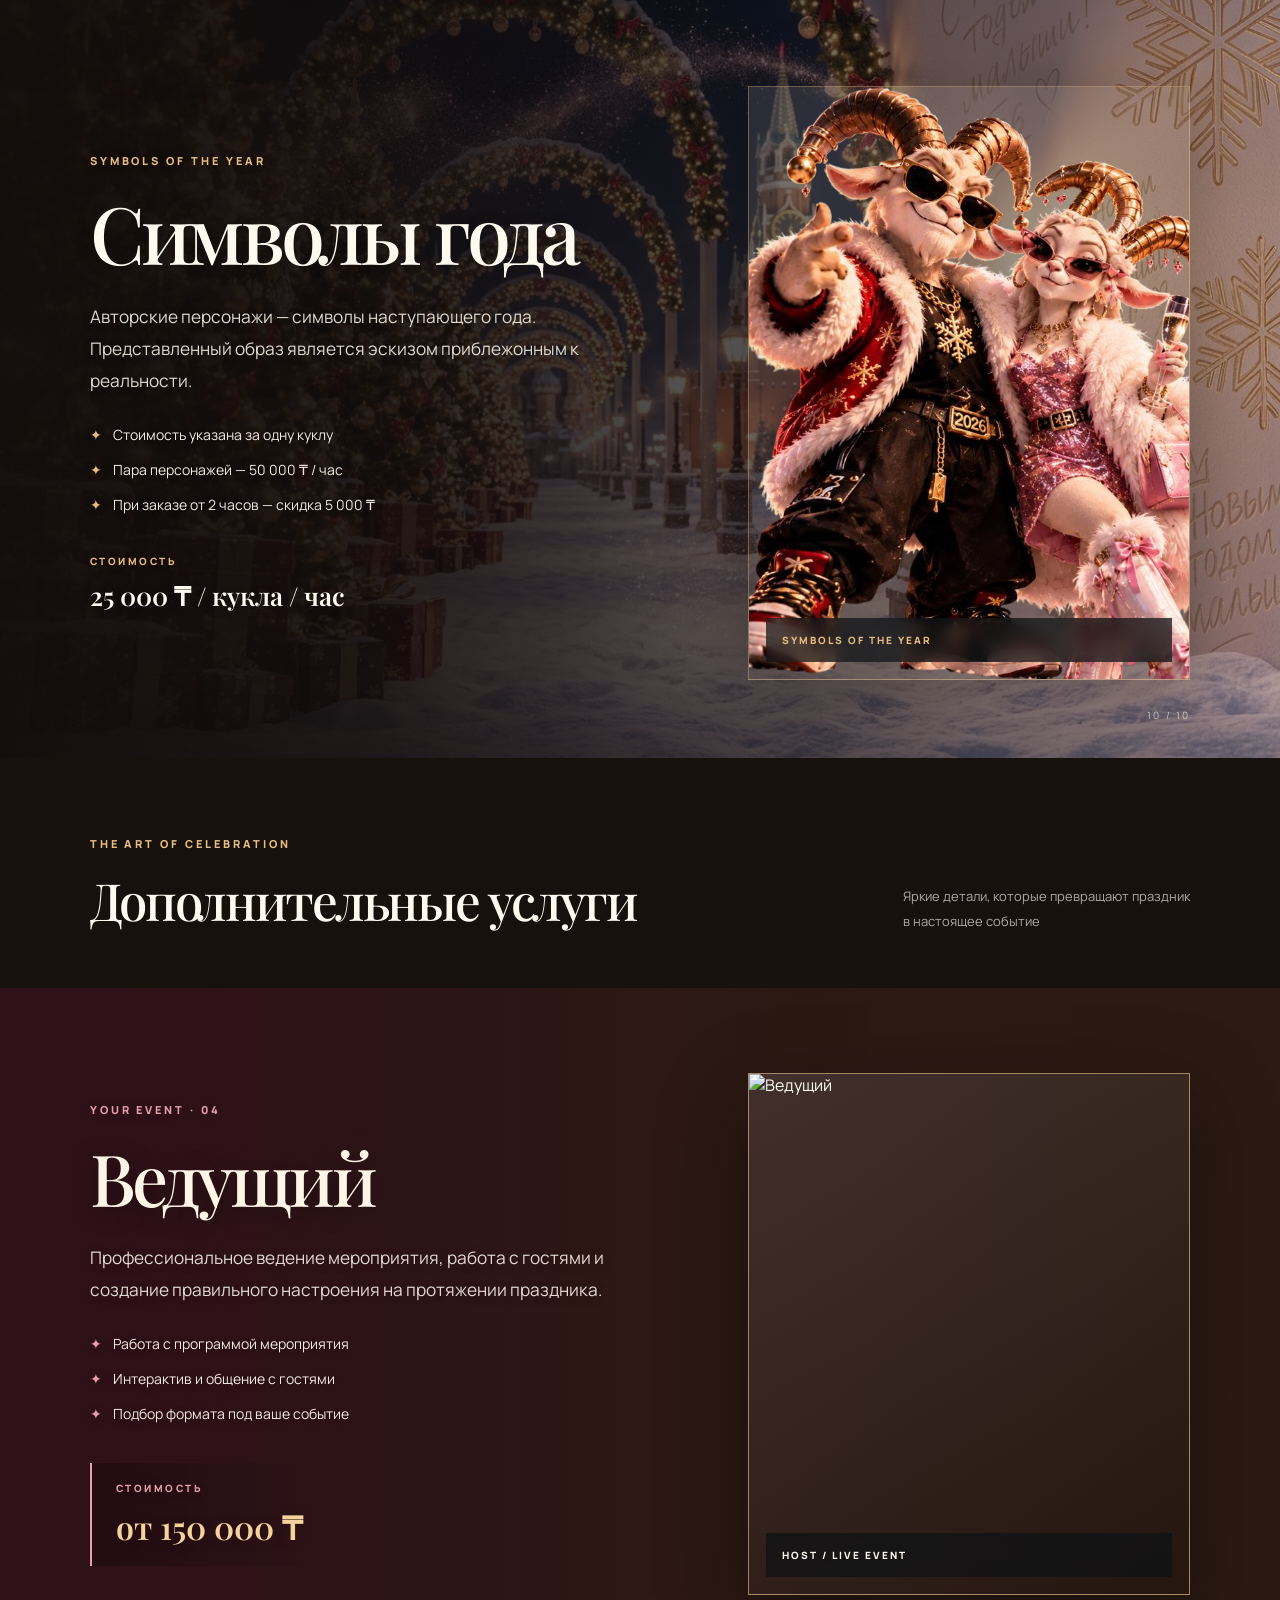
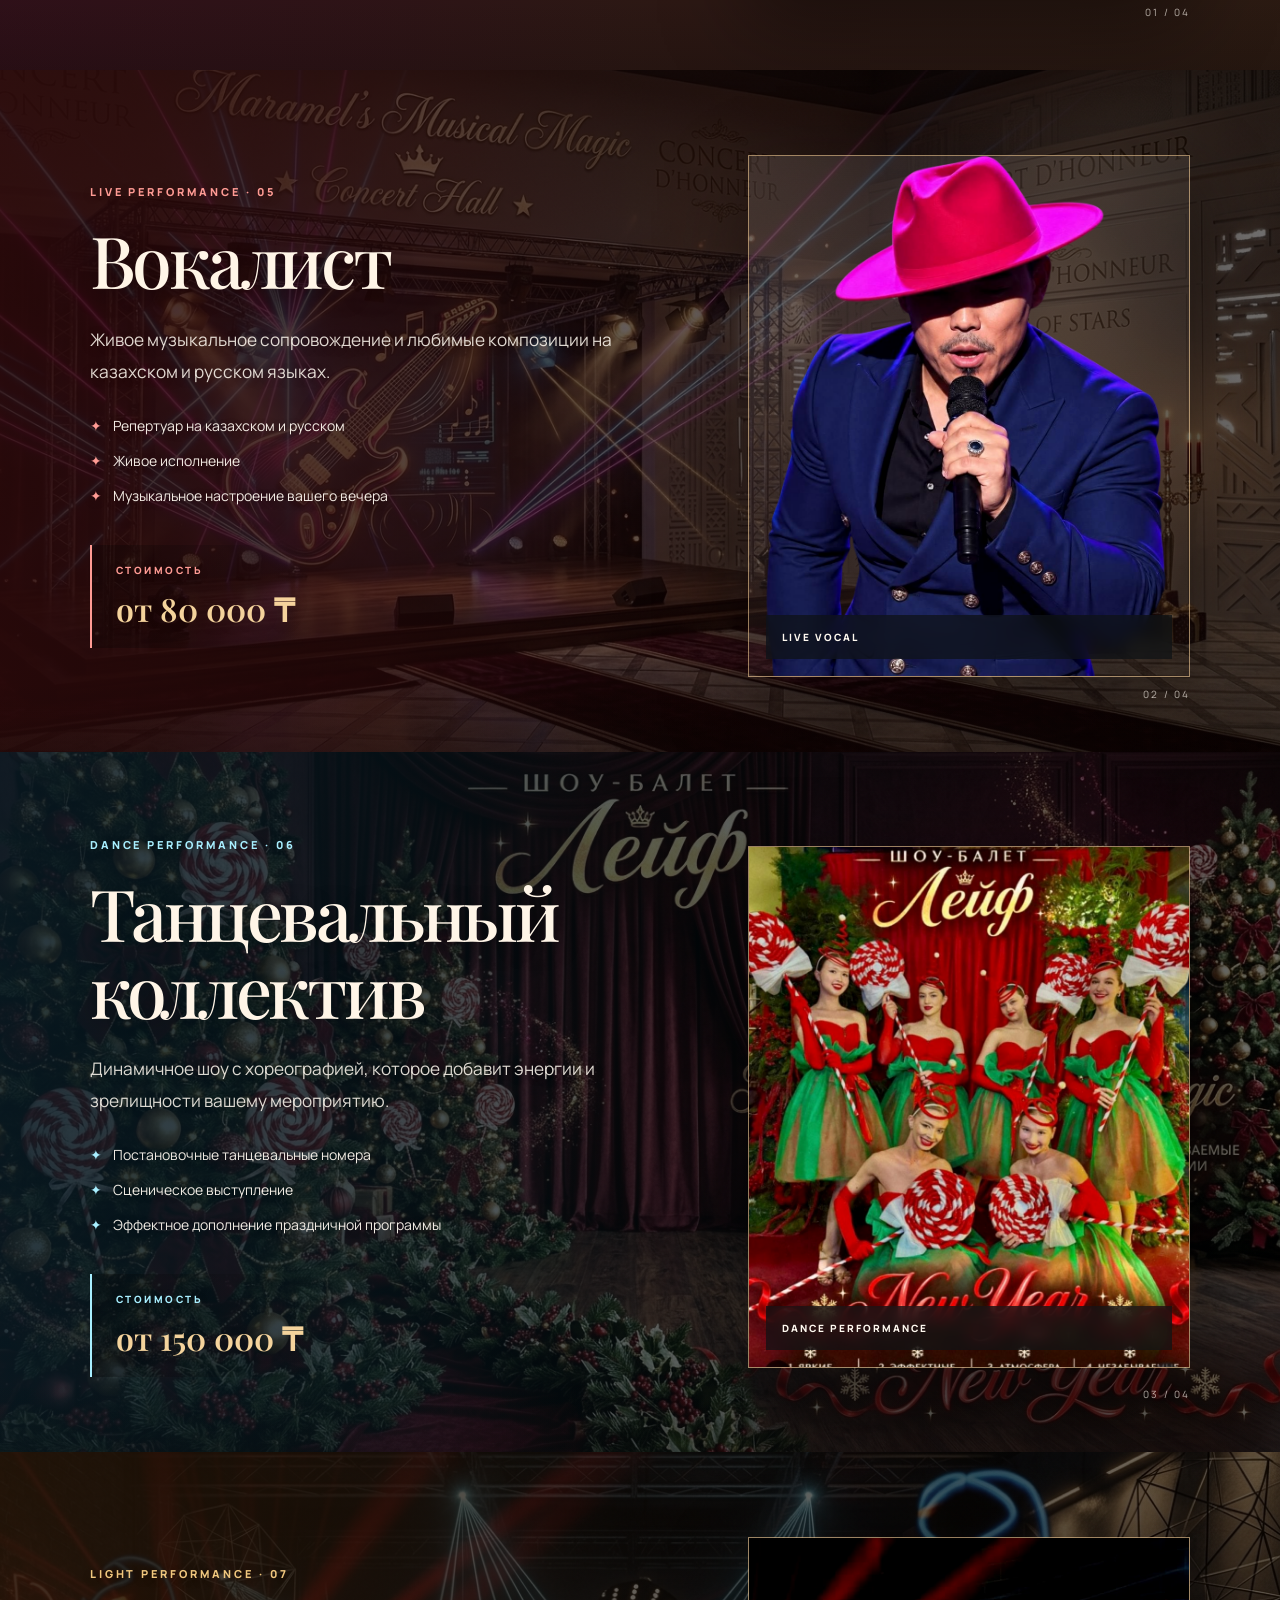
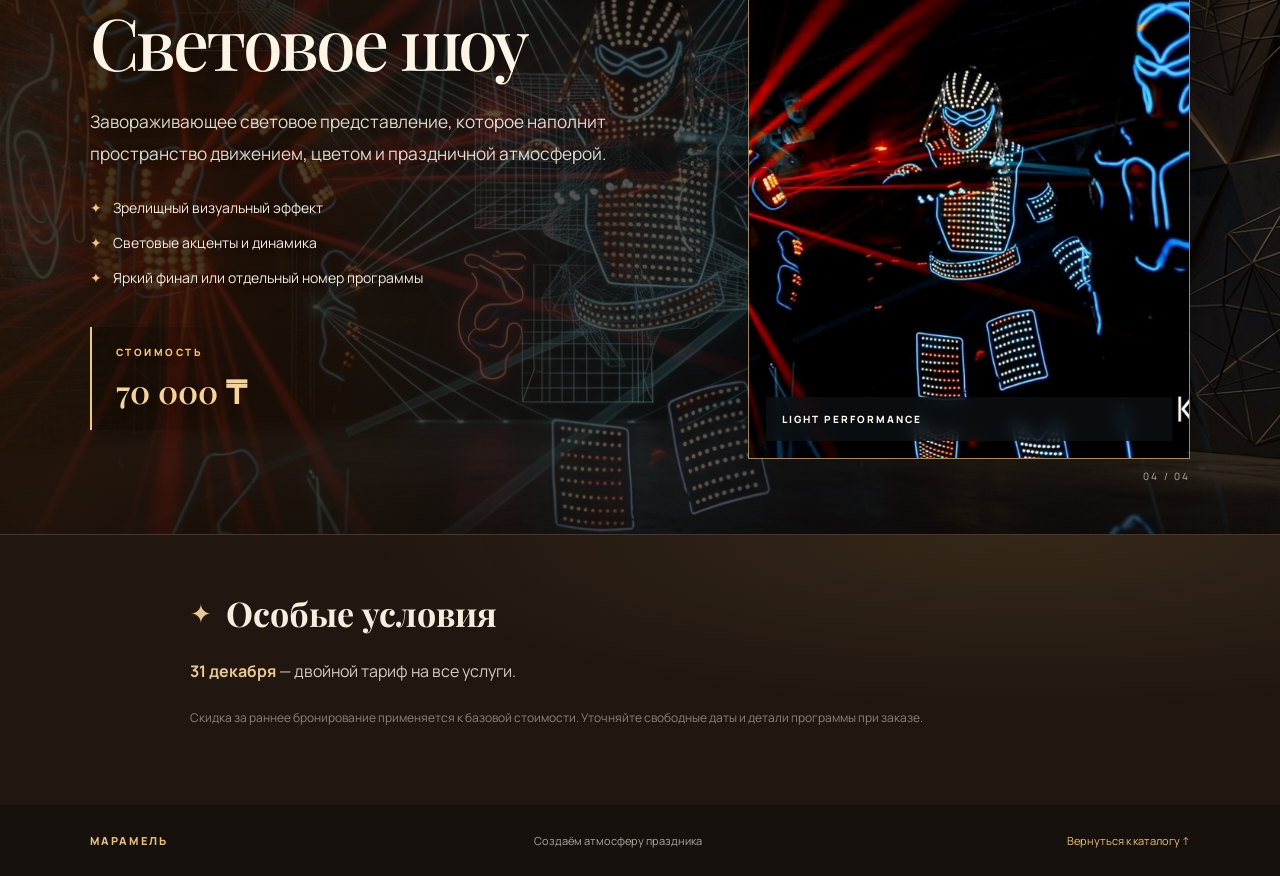
==== commit b92fecda: "Update index.html" ====
--- a/index.html
+++ b/index.html
@@ -322,7 +322,7 @@
         <div class="section-copy">
           <p class="eyebrow">RUBY RED COLLECTION</p>
           <h2>Зимняя вишня</h2>
-          <p class="description">Насыщенный красный цвет, смелые образы и энергия, которую невозможно не заметить. Данные костюмы являются эсскизом приближонным к реальности.</p>
+          <p class="description">Насыщенный красный цвет, смелые образы и энергия, которую невозможно не заметить. Снегурочка находится в разработке.</p>
           <ul class="features">
             <li>Яркие красные костюмы</li><li>Для вечеринок и открытий</li><li>Поздравления, фотографии и интерактив</li>
           </ul>
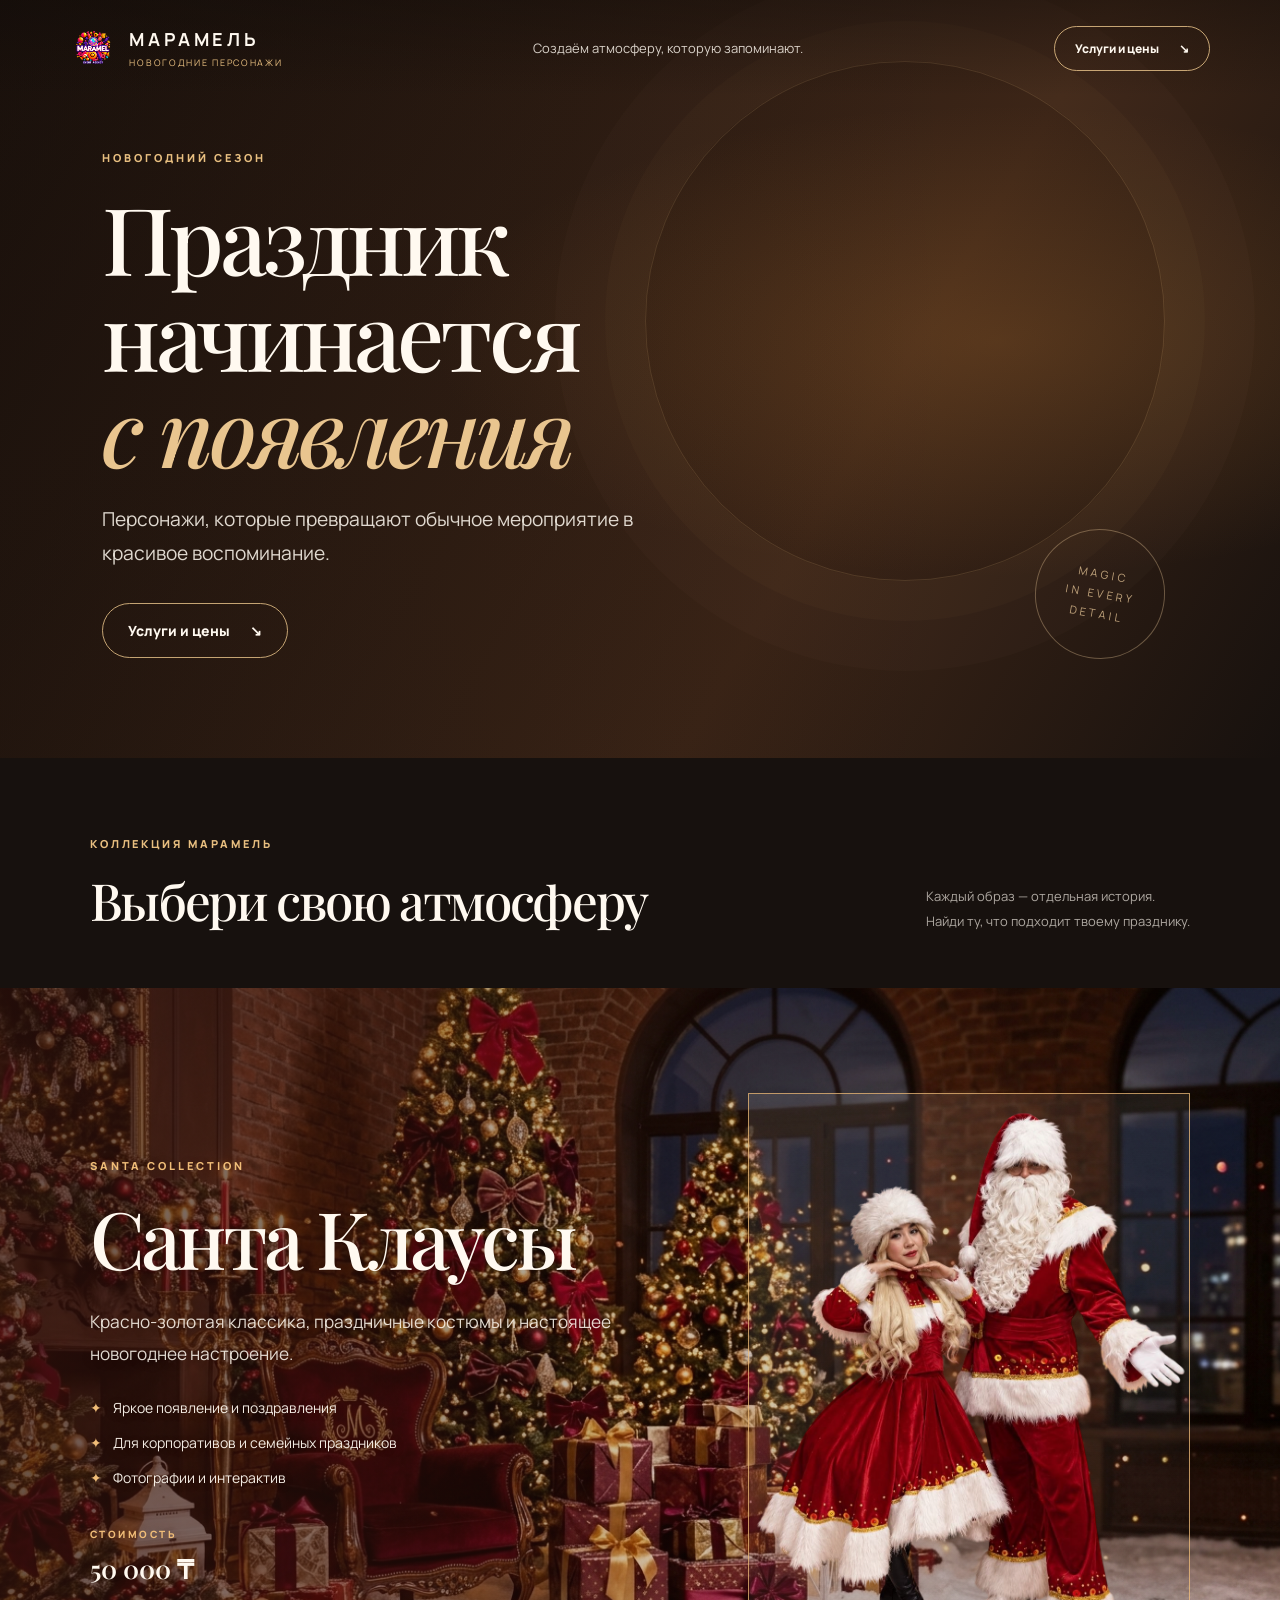
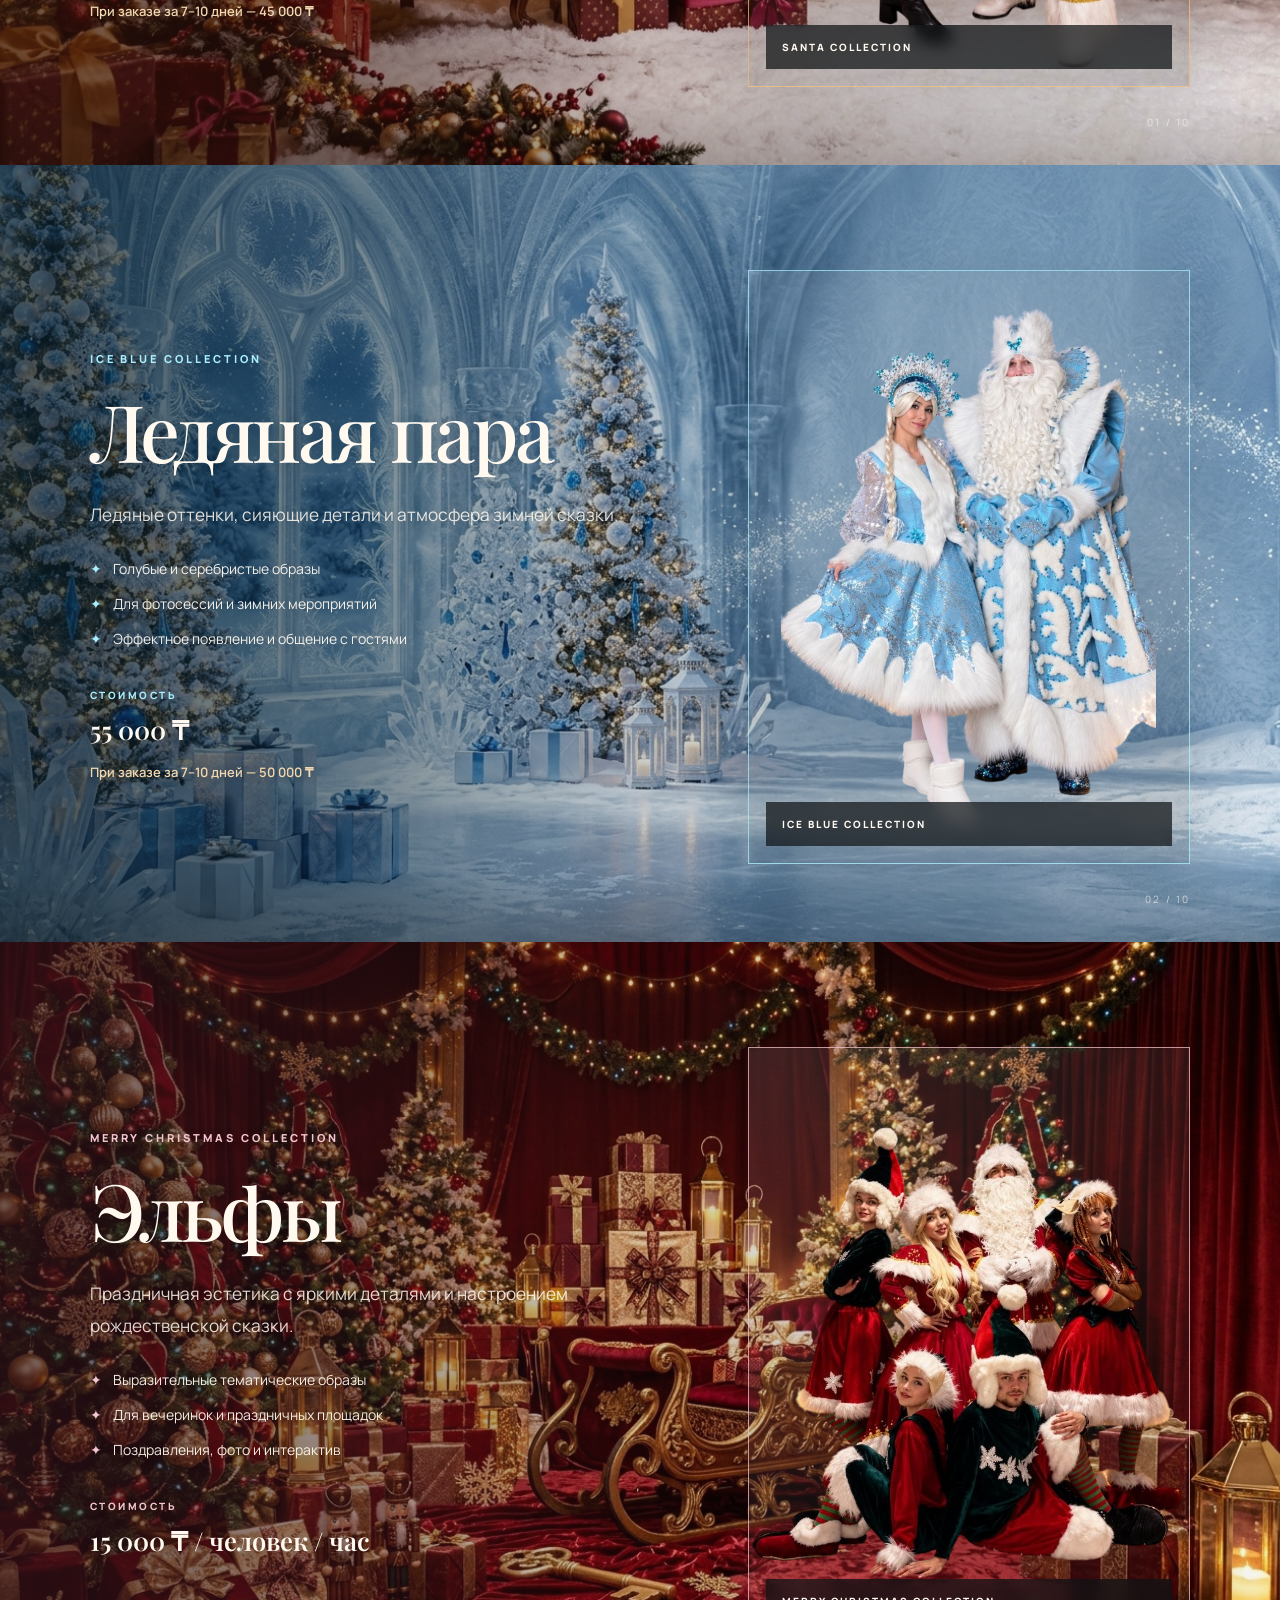
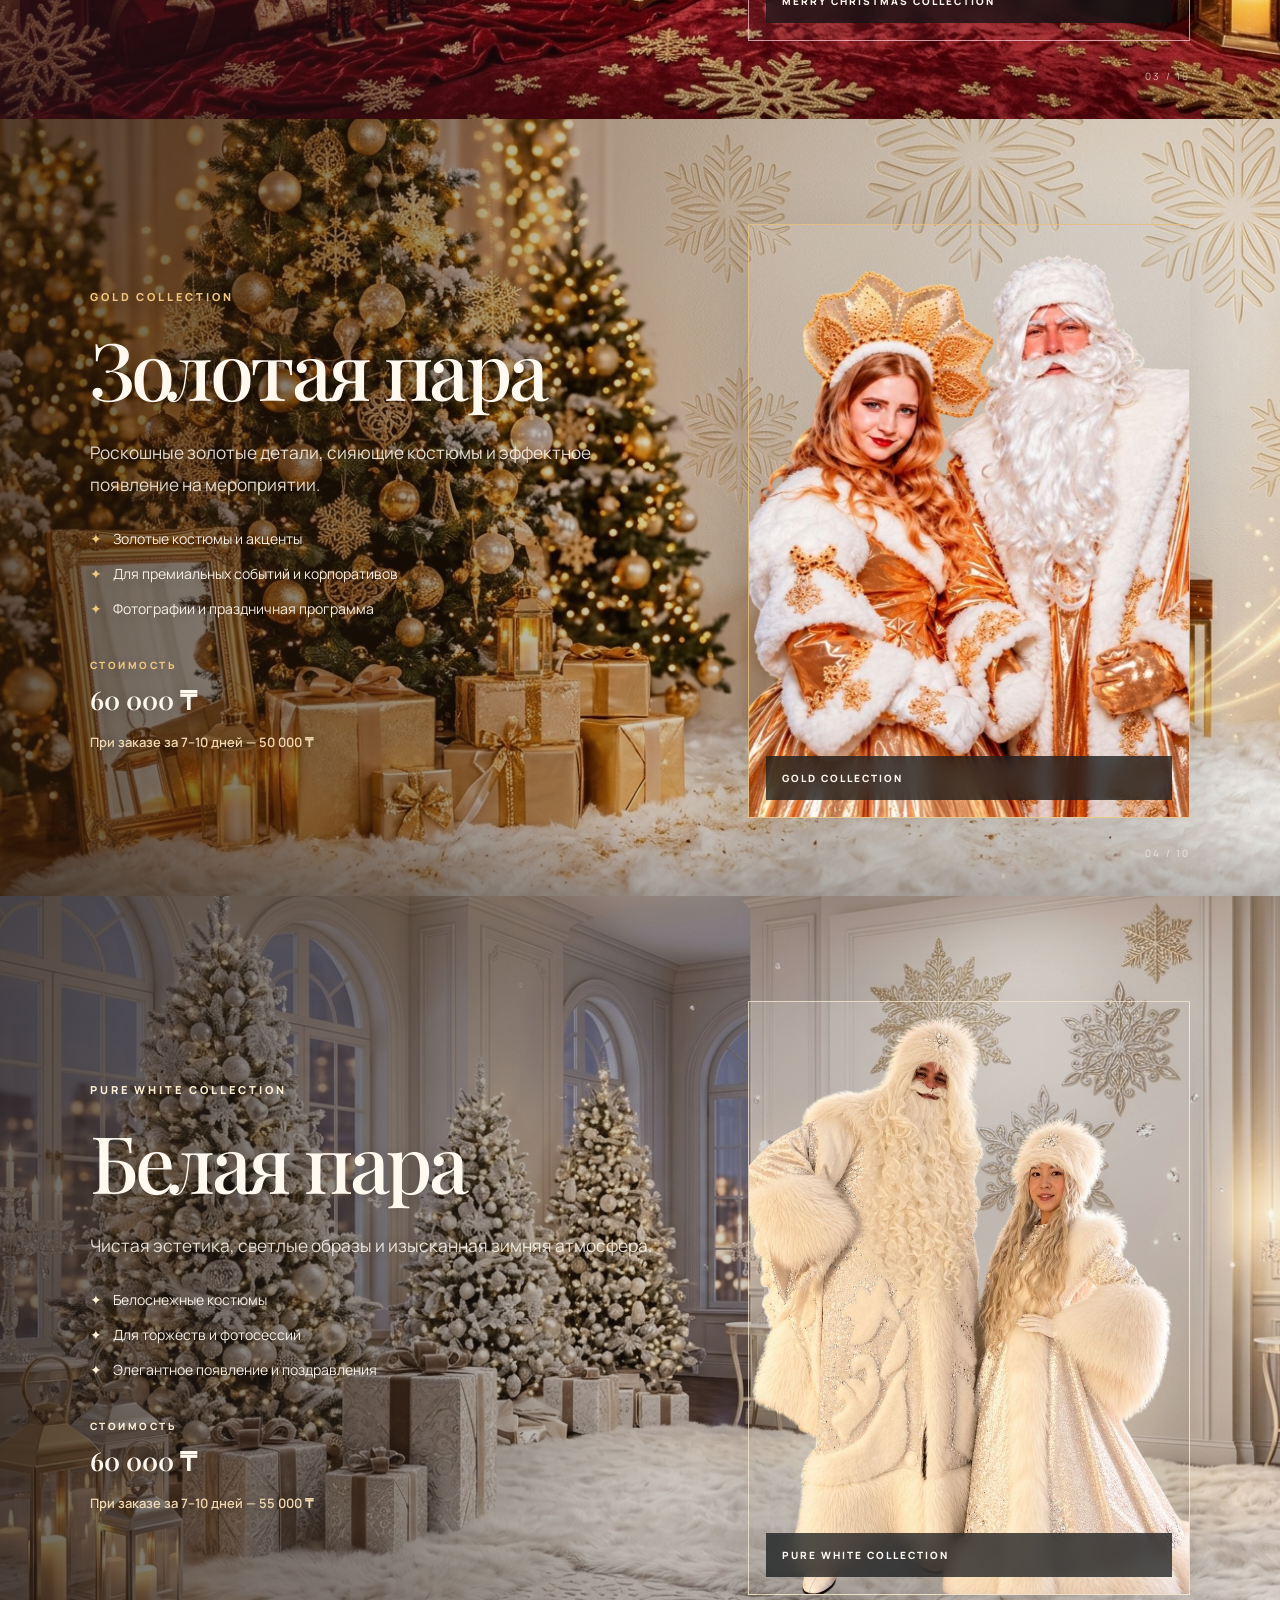
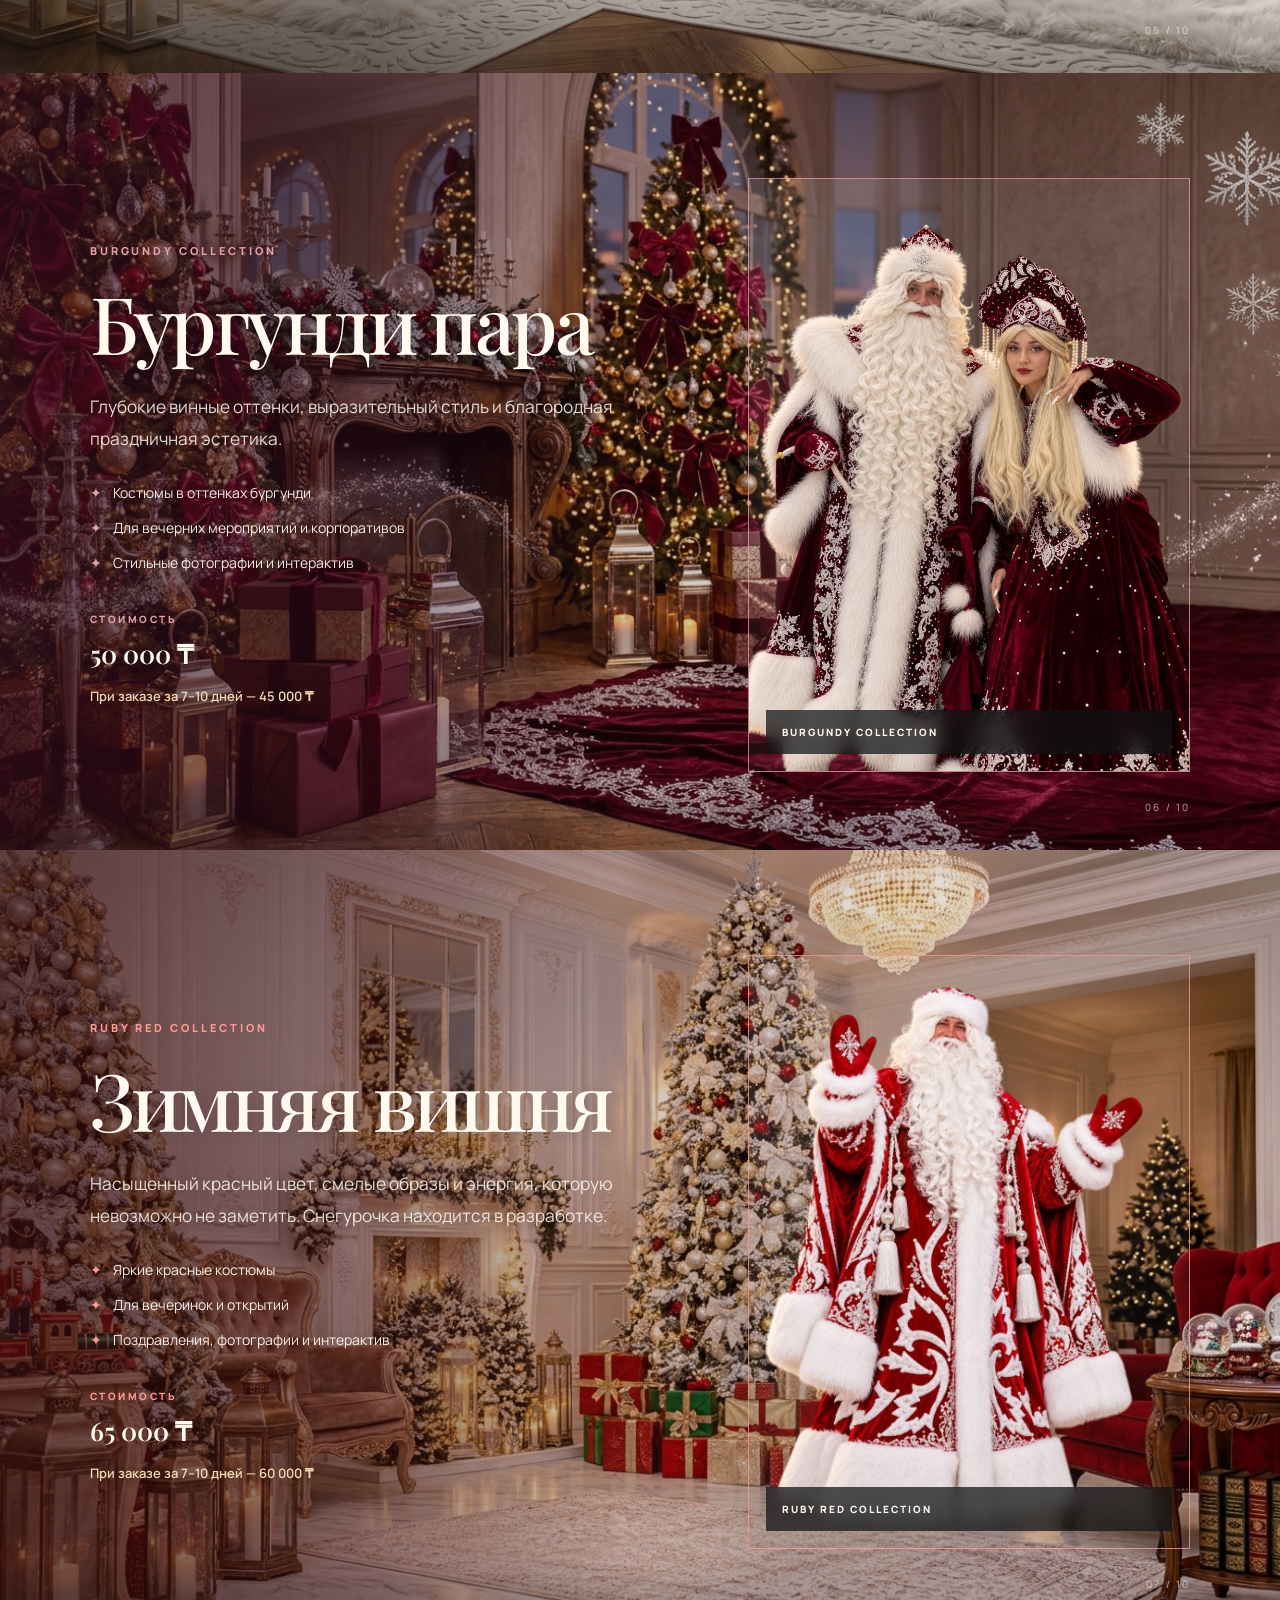
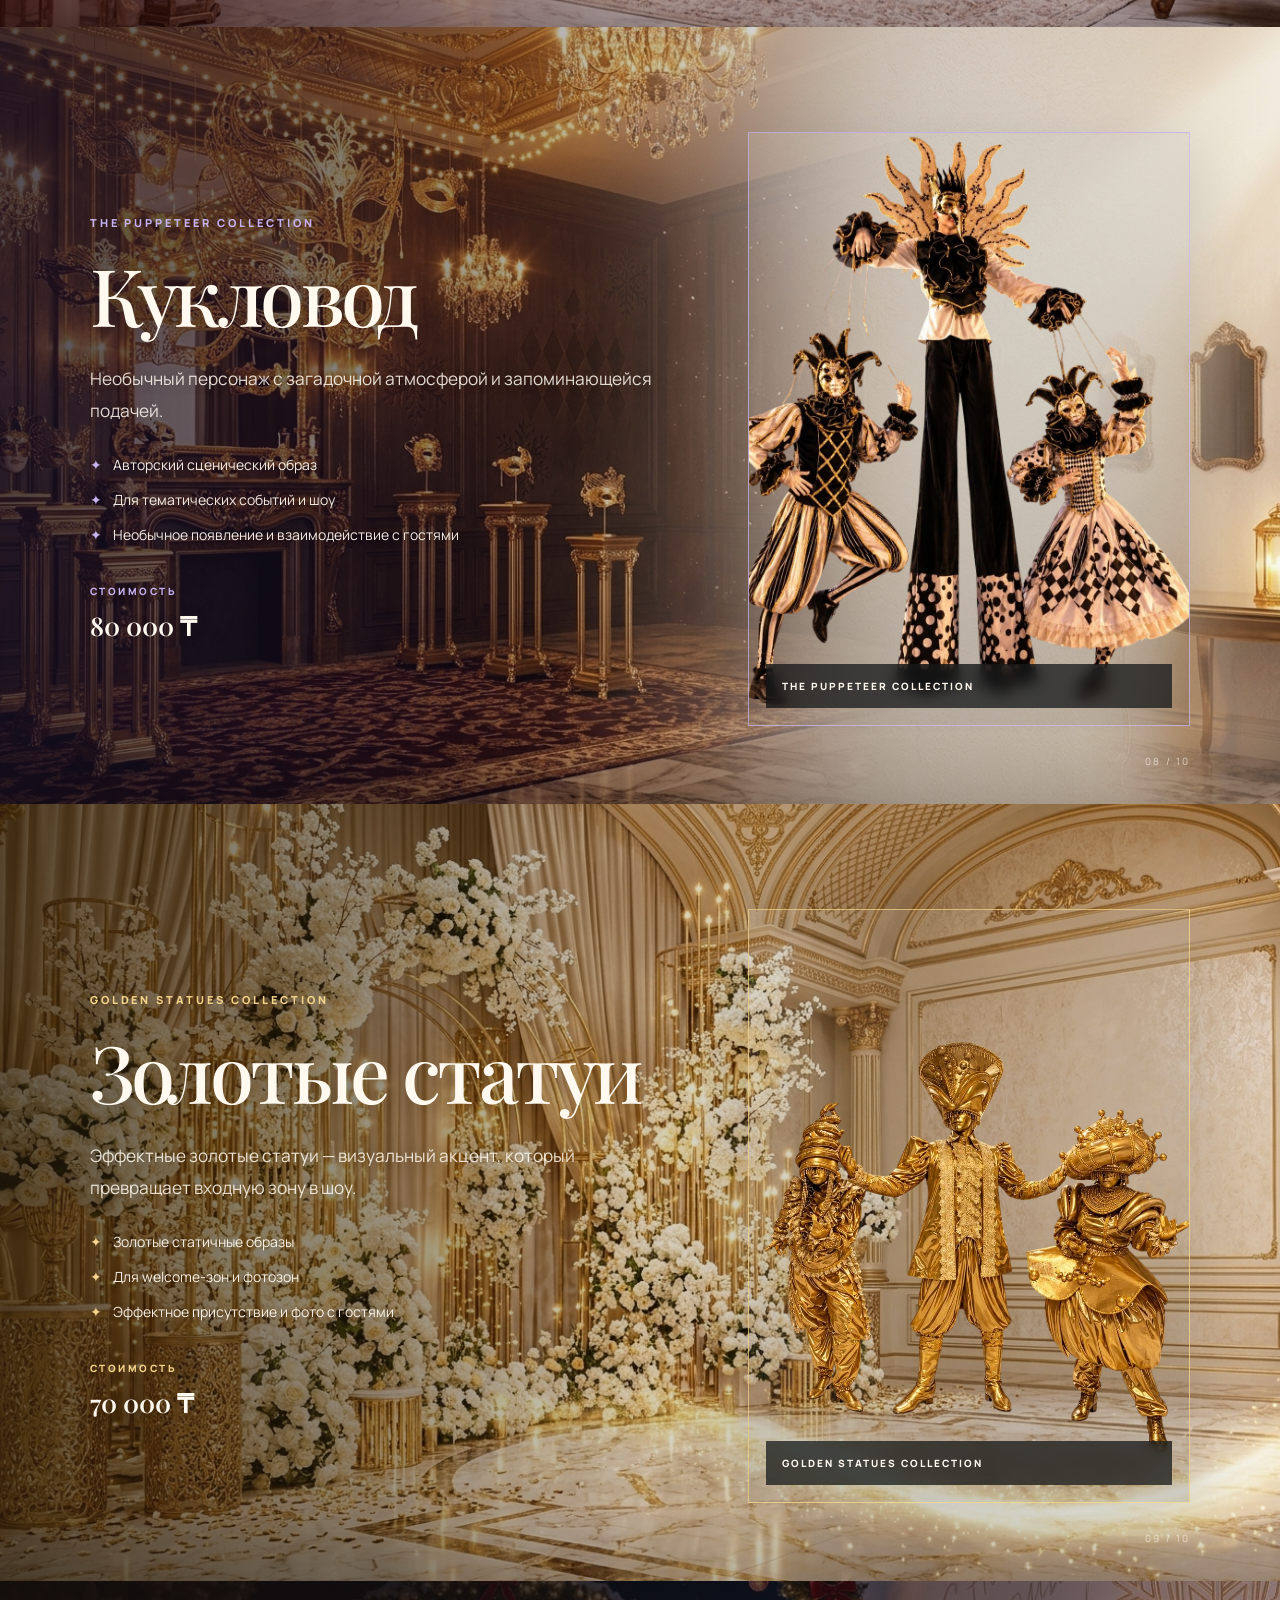
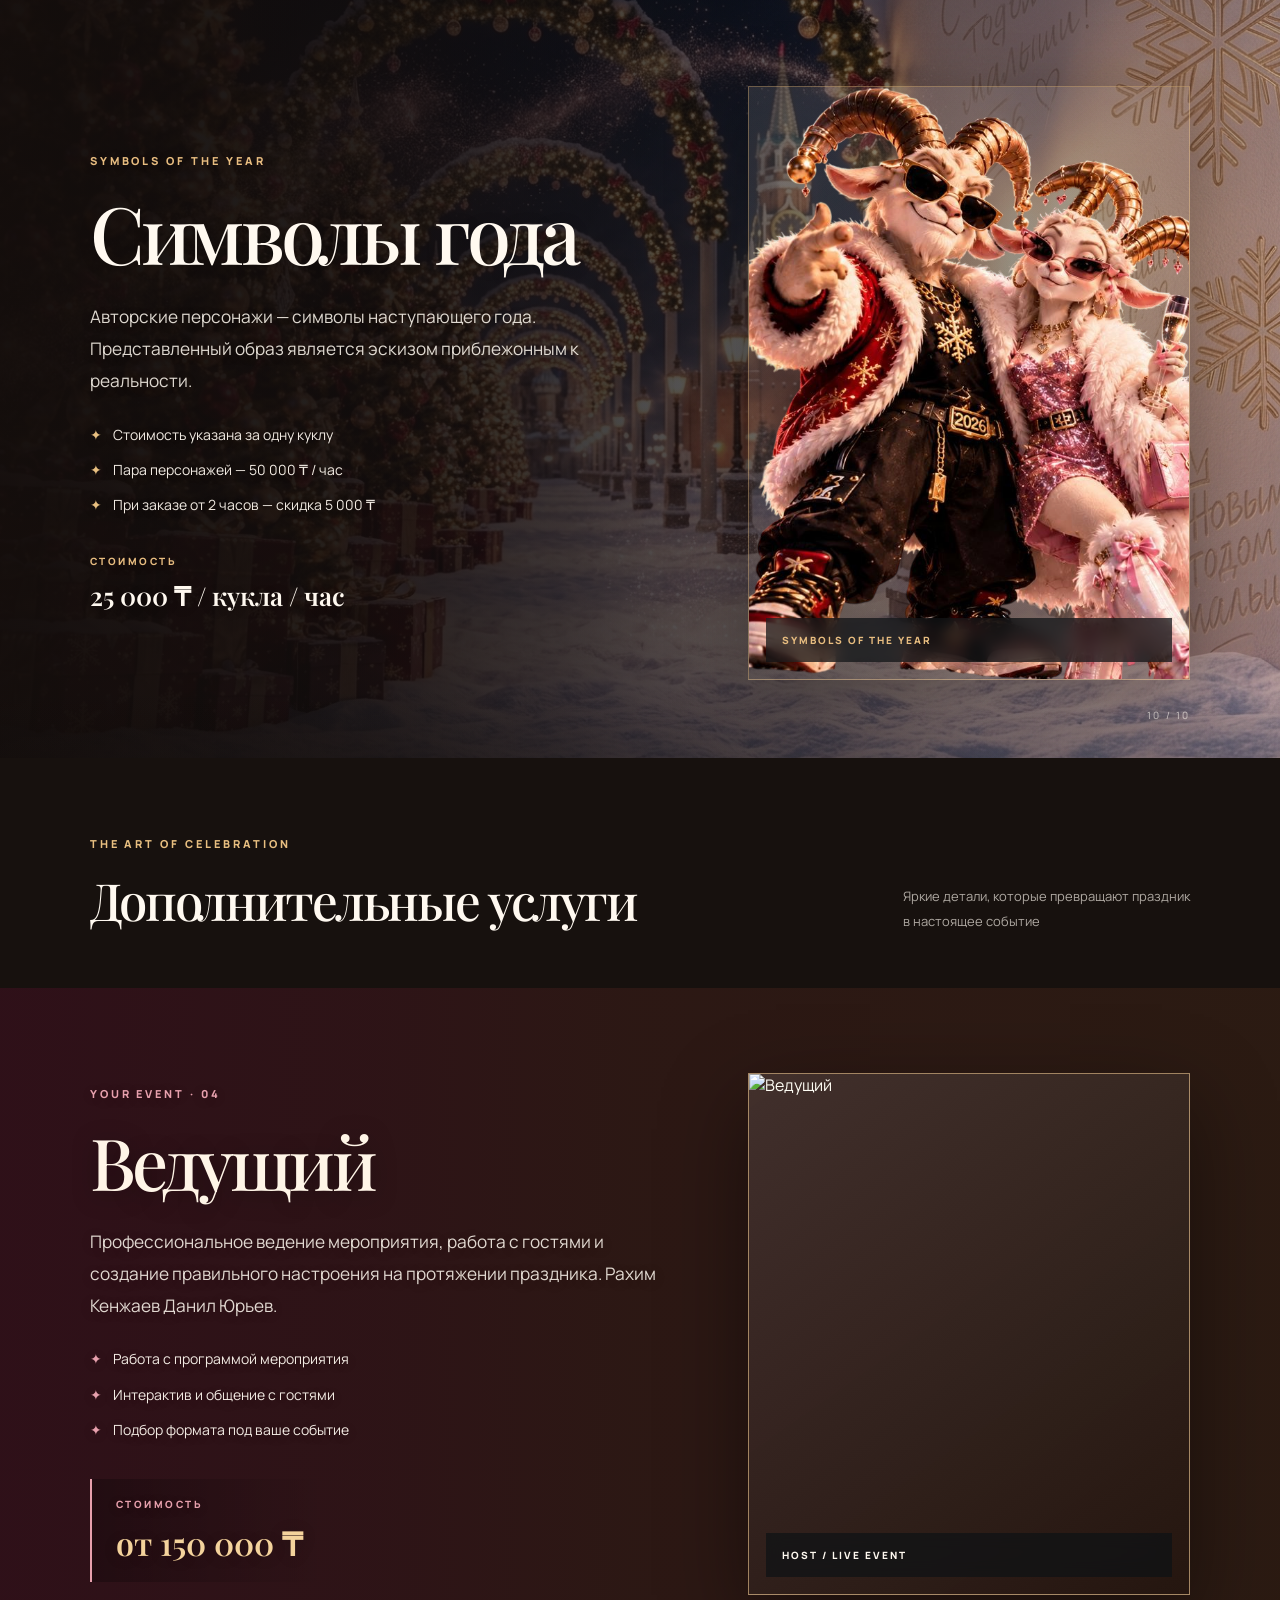
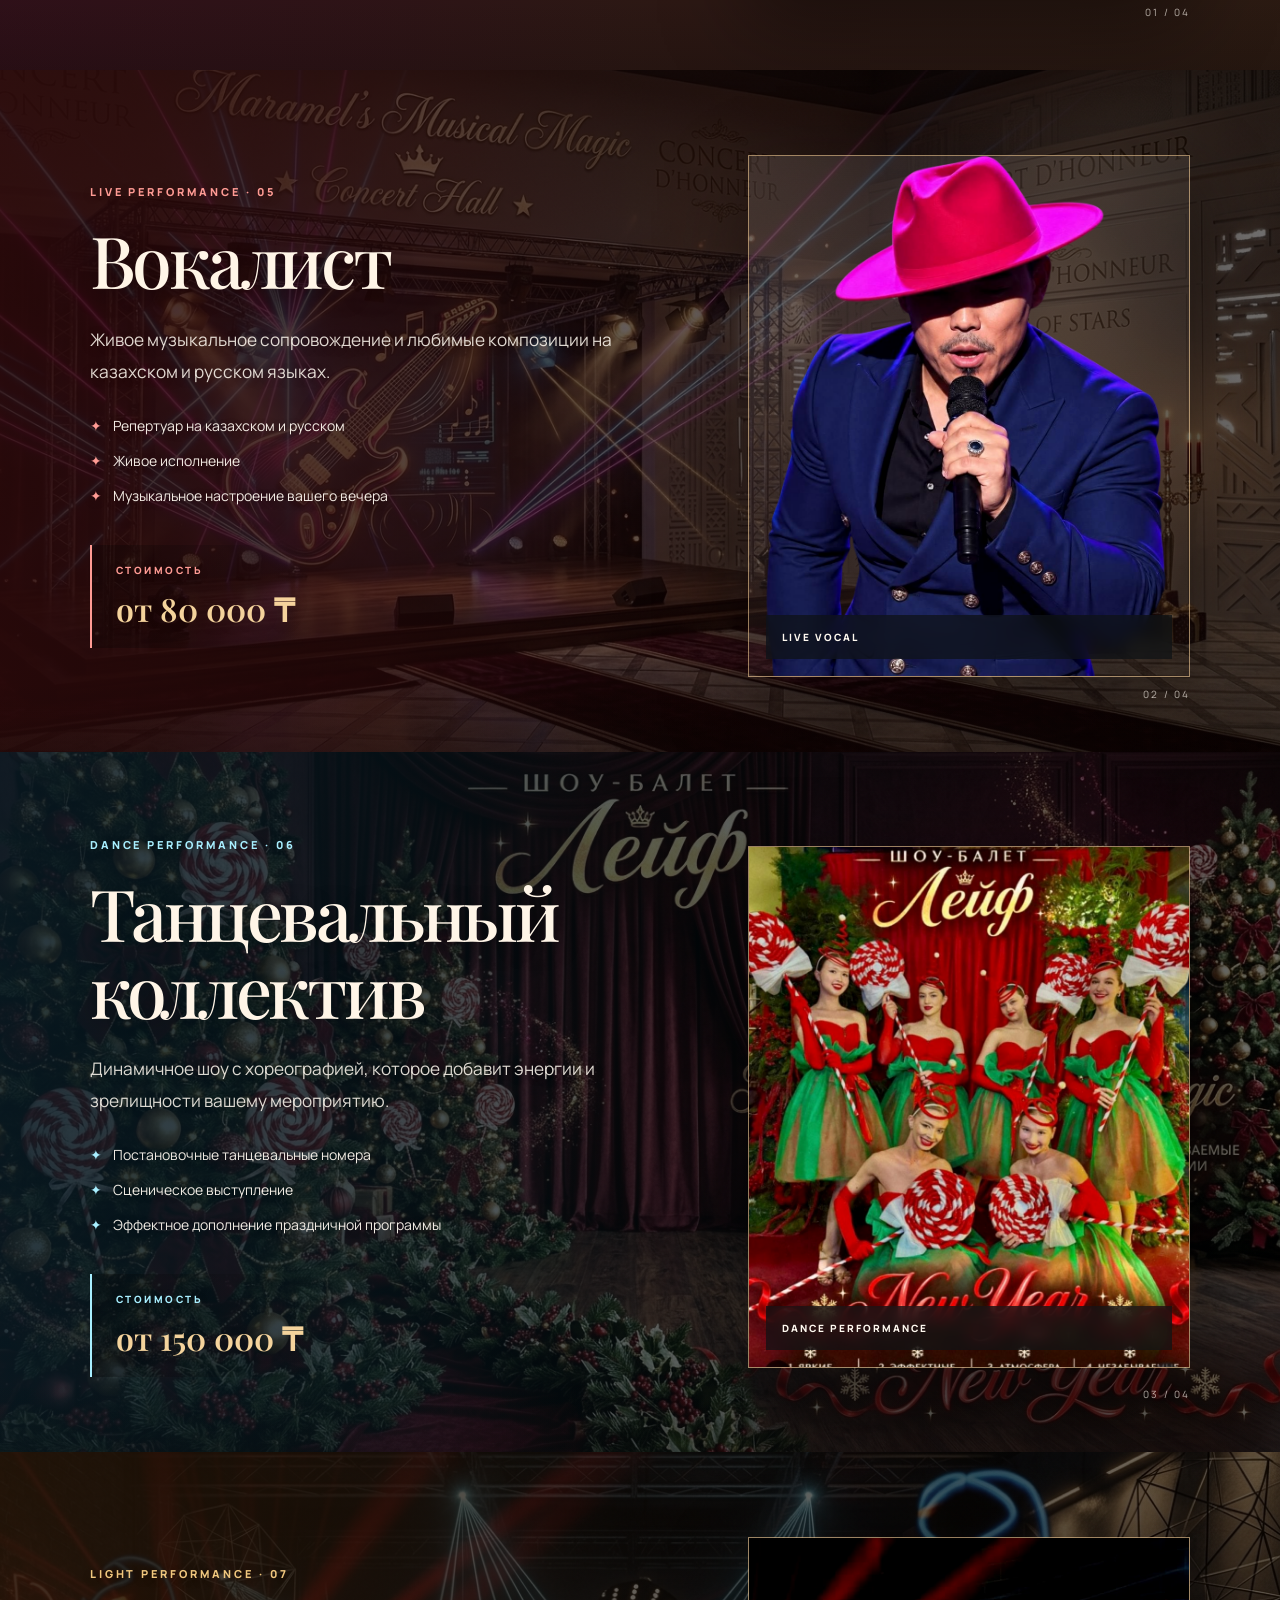
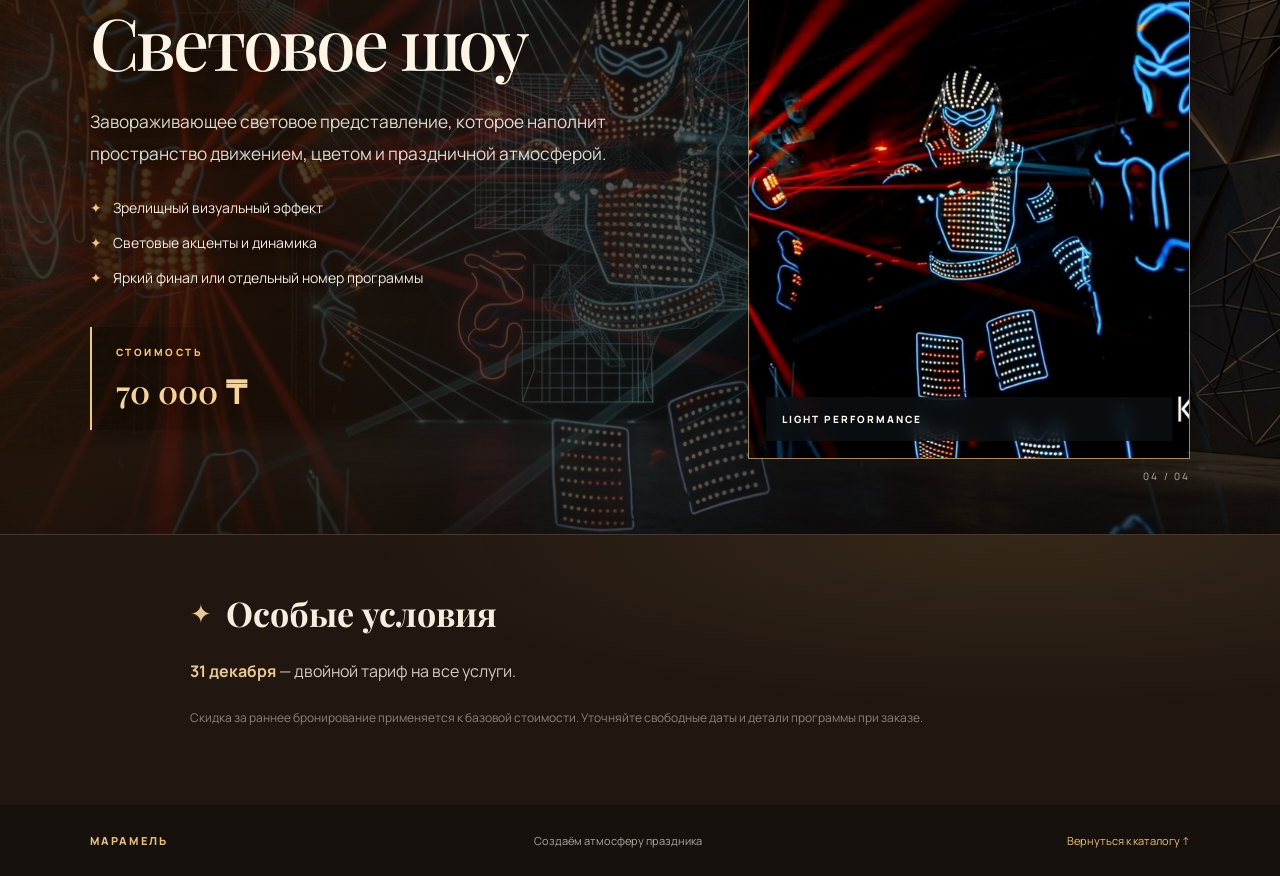
==== commit 7854c56a: "Update index.html" ====
--- a/index.html
+++ b/index.html
@@ -428,7 +428,8 @@
 
     <section class="catalog-section extra-service theme-burgundy">
       <div class="section-backdrop" style="background-image:url('images/background-host.jpg')" aria-hidden="true"></div><div class="section-content">
-        <div class="section-copy"><p class="eyebrow">YOUR EVENT · 04</p><h2>Ведущий</h2><p class="description">Профессиональное ведение мероприятия, работа с гостями и создание правильного настроения на протяжении праздника.</p><ul class="features"><li>Работа с программой мероприятия</li><li>Интерактив и общение с гостями</li><li>Подбор формата под ваше событие</li></ul><div class="section-bottom"><div class="price"><span>СТОИМОСТЬ</span><strong>от 150 000 ₸</strong></div></div></div>
+        <div class="section-copy"><p class="eyebrow">YOUR EVENT · 04</p><h2>Ведущий</h2><p class="description">Профессиональное ведение мероприятия, работа с гостями и создание правильного настроения на протяжении праздника. Рахим Кенжаев 
+Данил Юрьев.</p><ul class="features"><li>Работа с программой мероприятия</li><li>Интерактив и общение с гостями</li><li>Подбор формата под ваше событие</li></ul><div class="section-bottom"><div class="price"><span>СТОИМОСТЬ</span><strong>от 150 000 ₸</strong></div></div></div>
         <figure class="character-card service-photo"><img src="images/service-host.png" alt="Ведущий" loading="lazy"><figcaption class="card-label">HOST / LIVE EVENT</figcaption></figure><span class="section-number">01 / 04</span>
       </div>
     </section>
